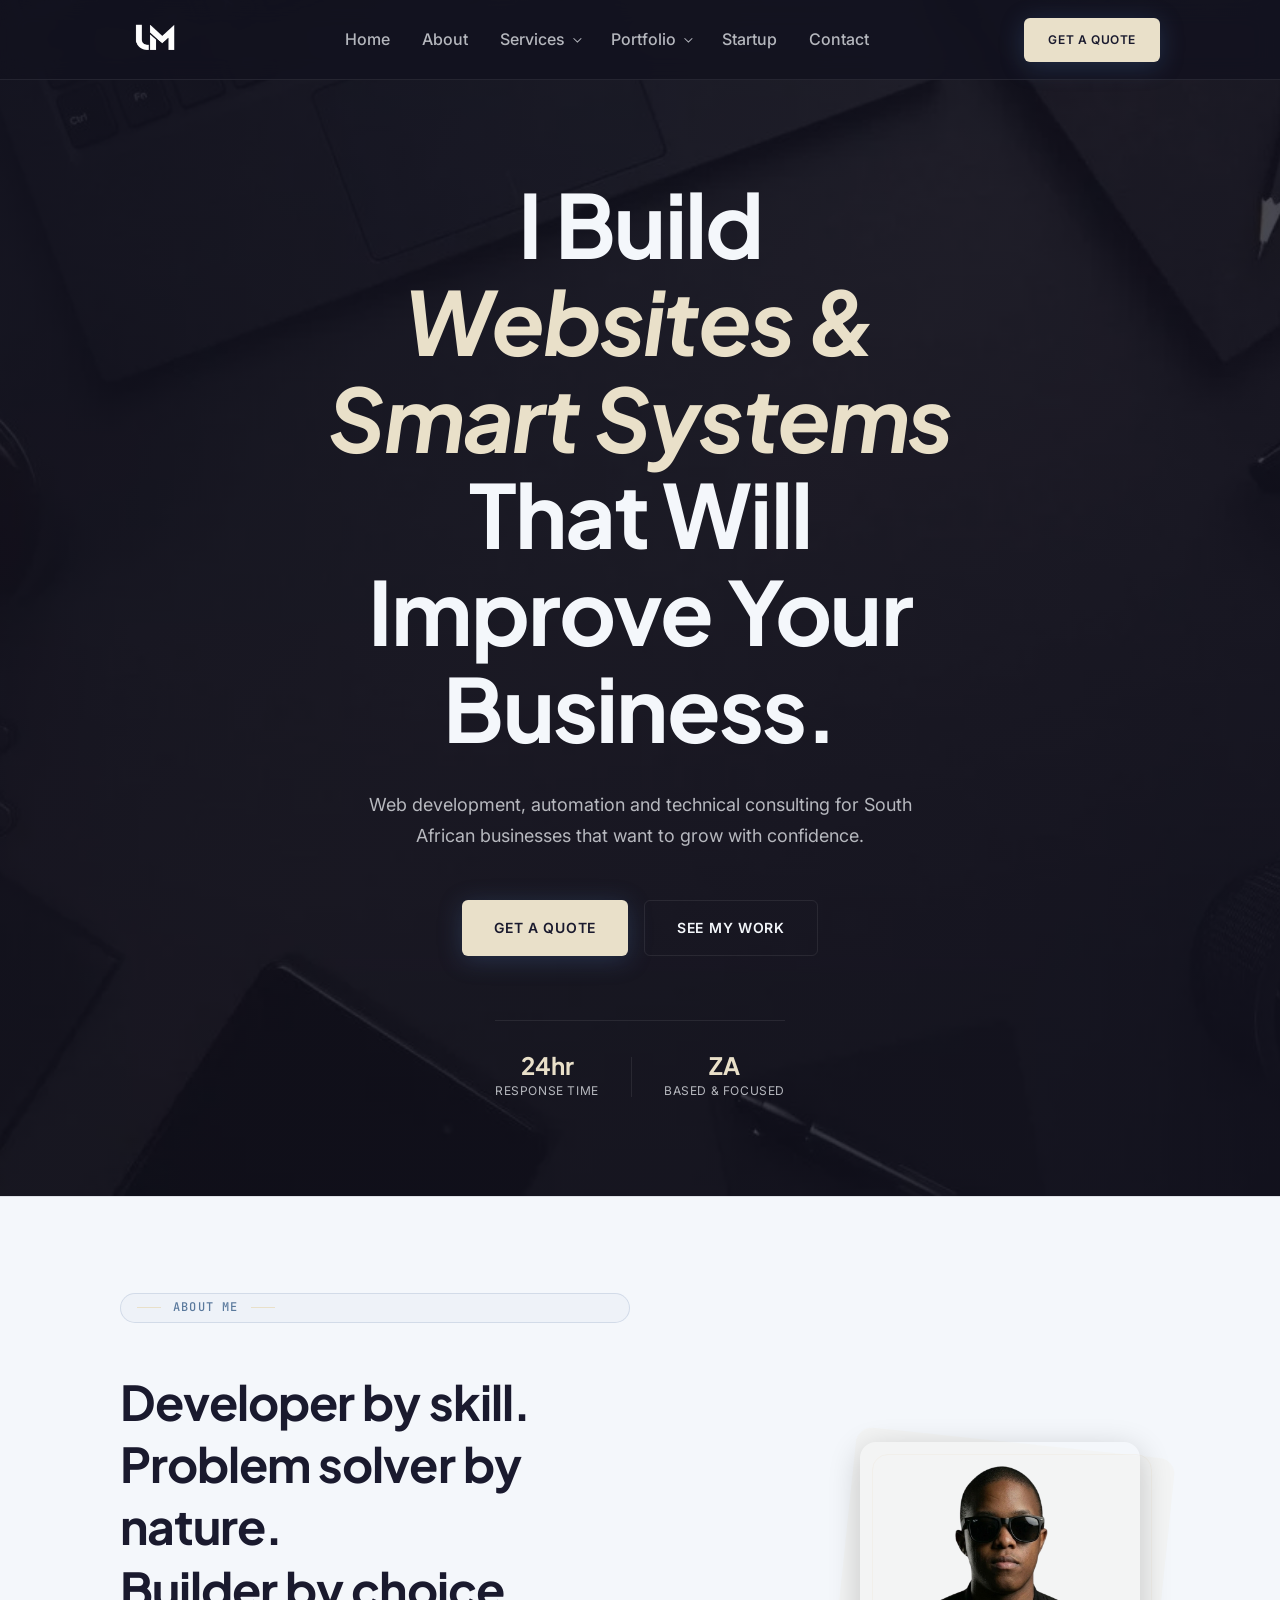
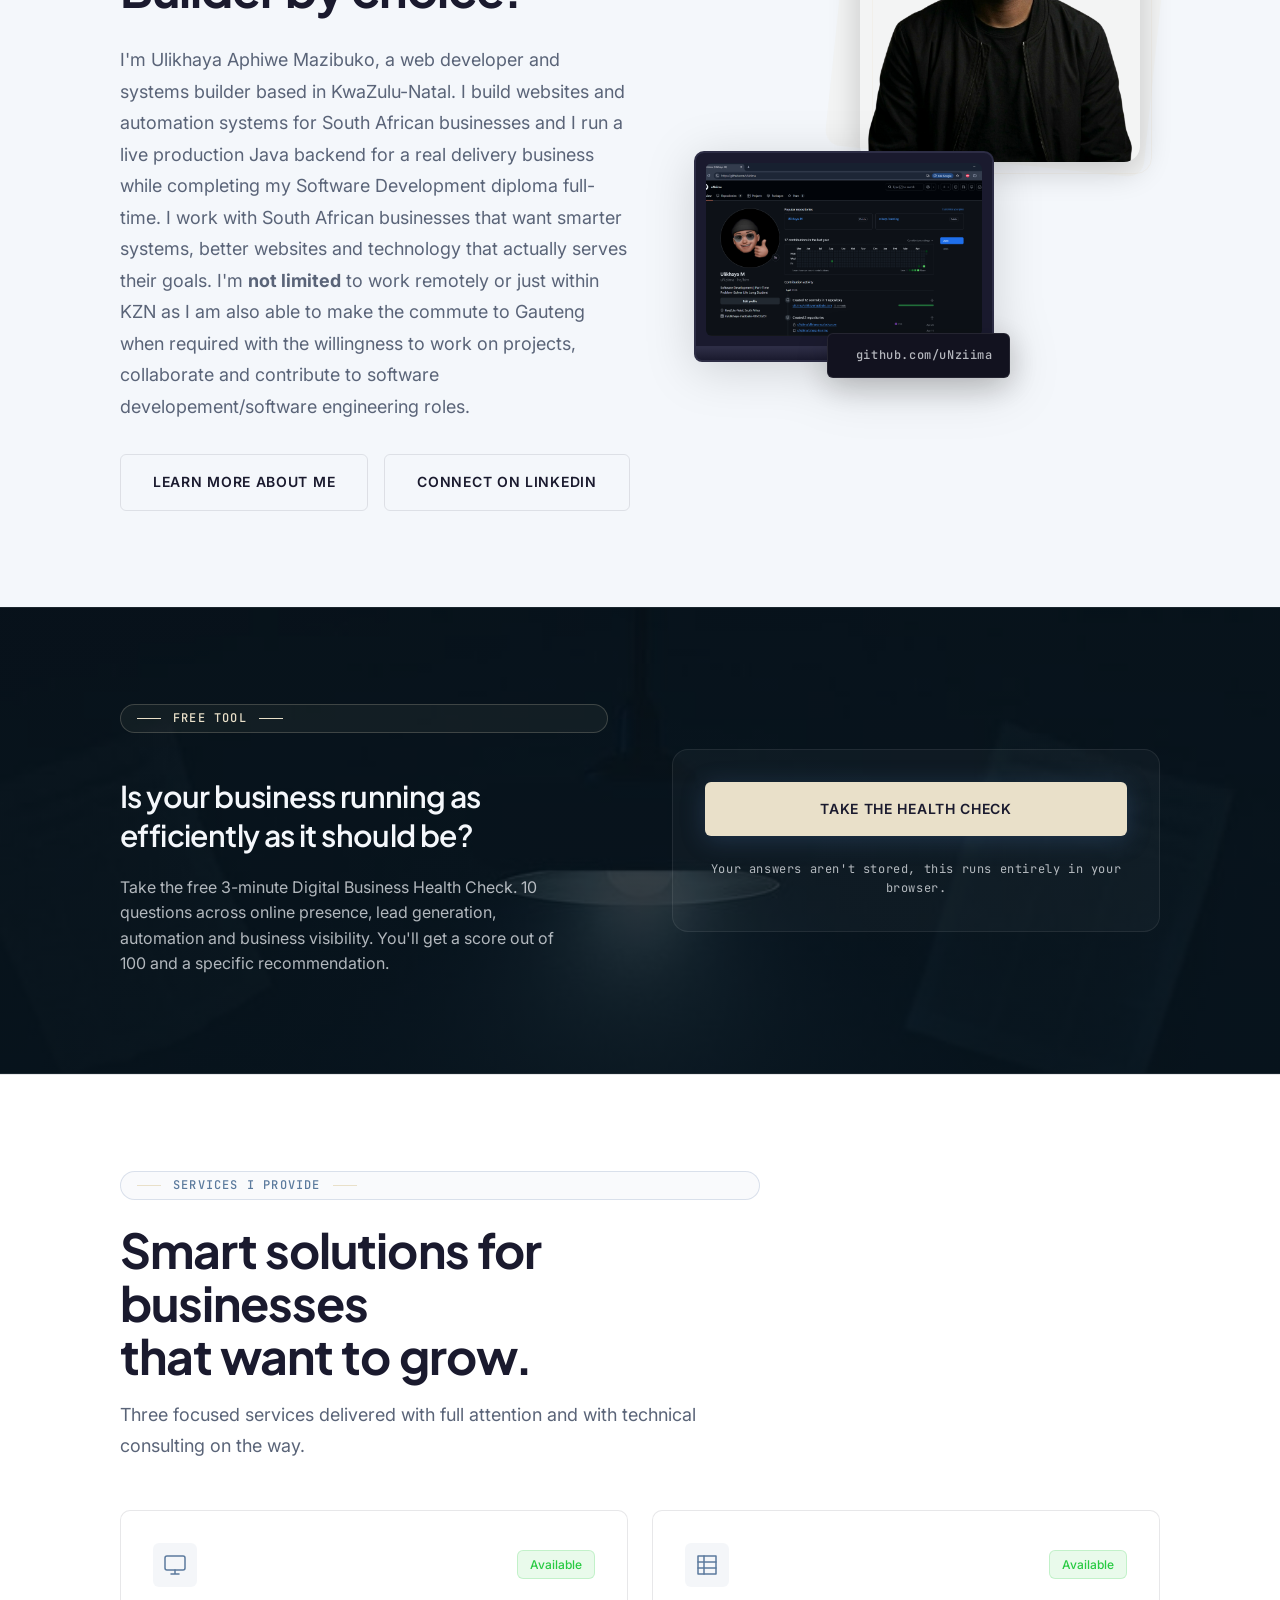
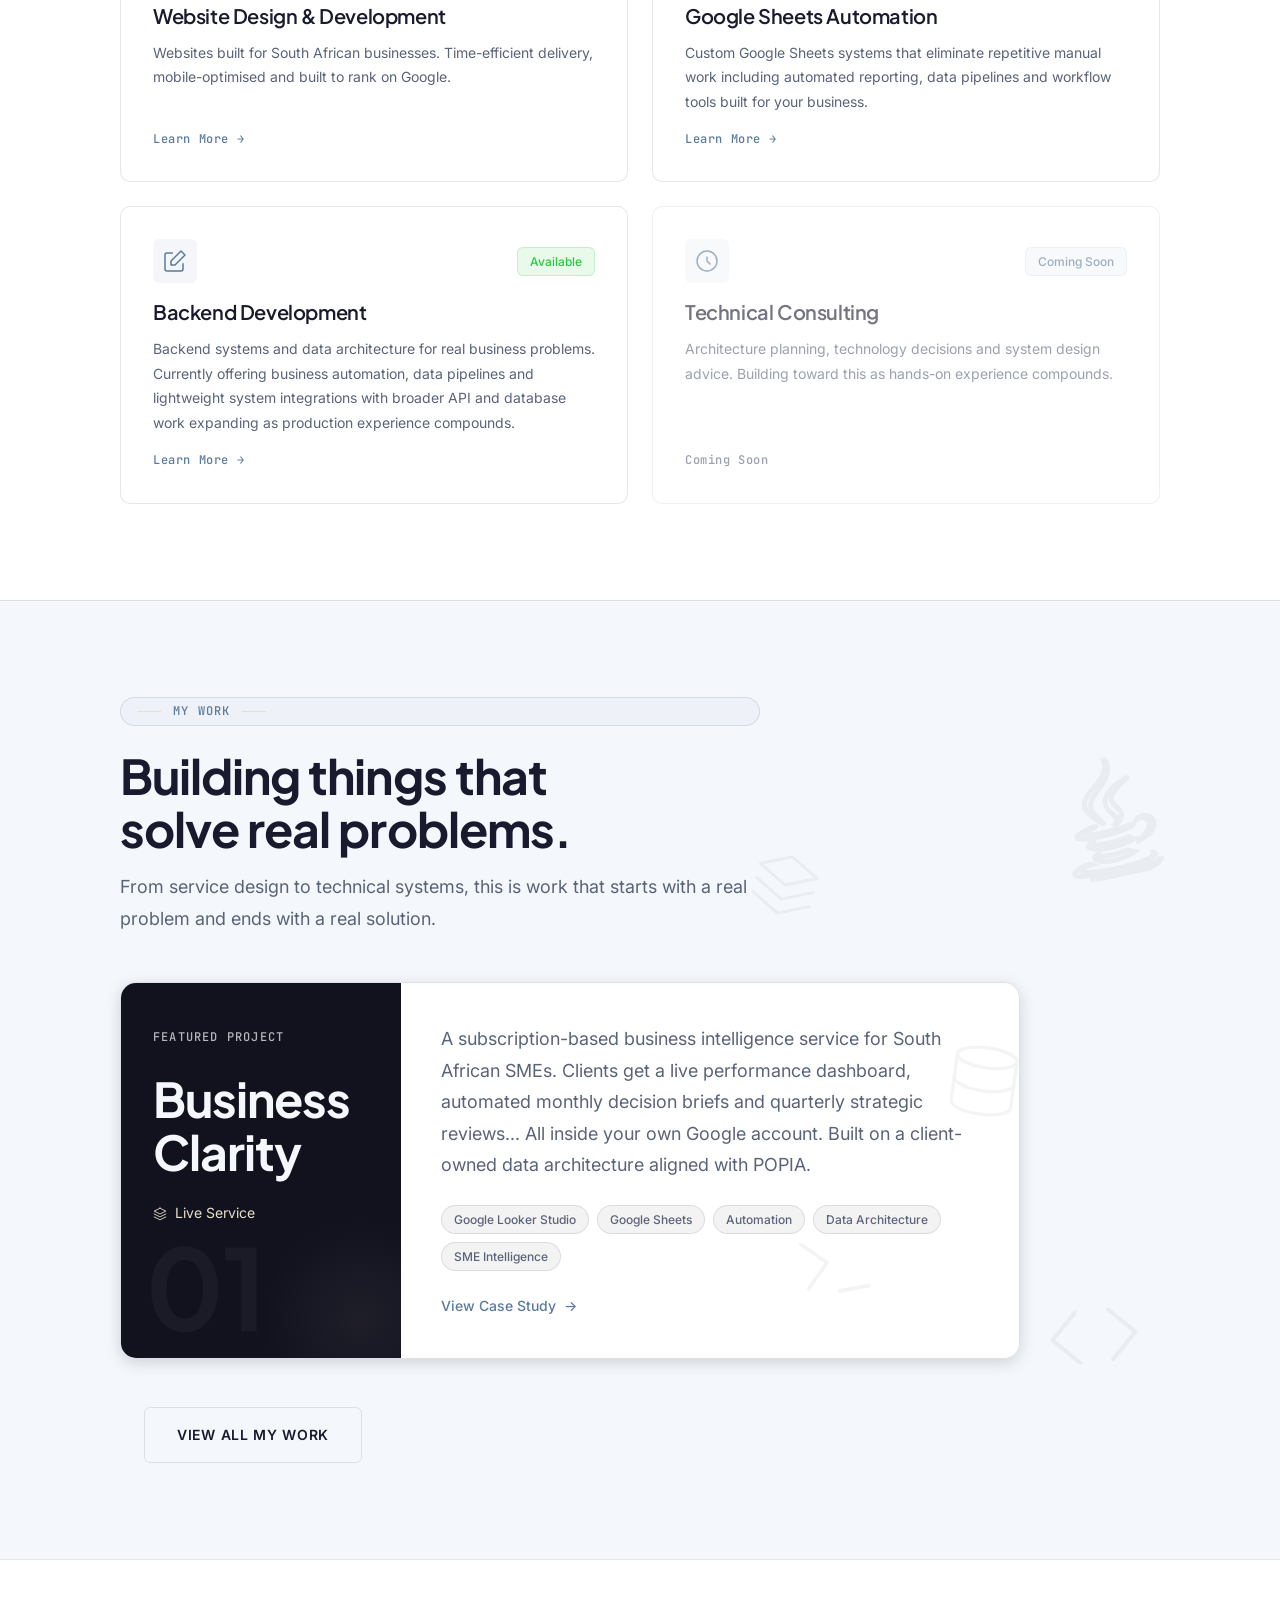
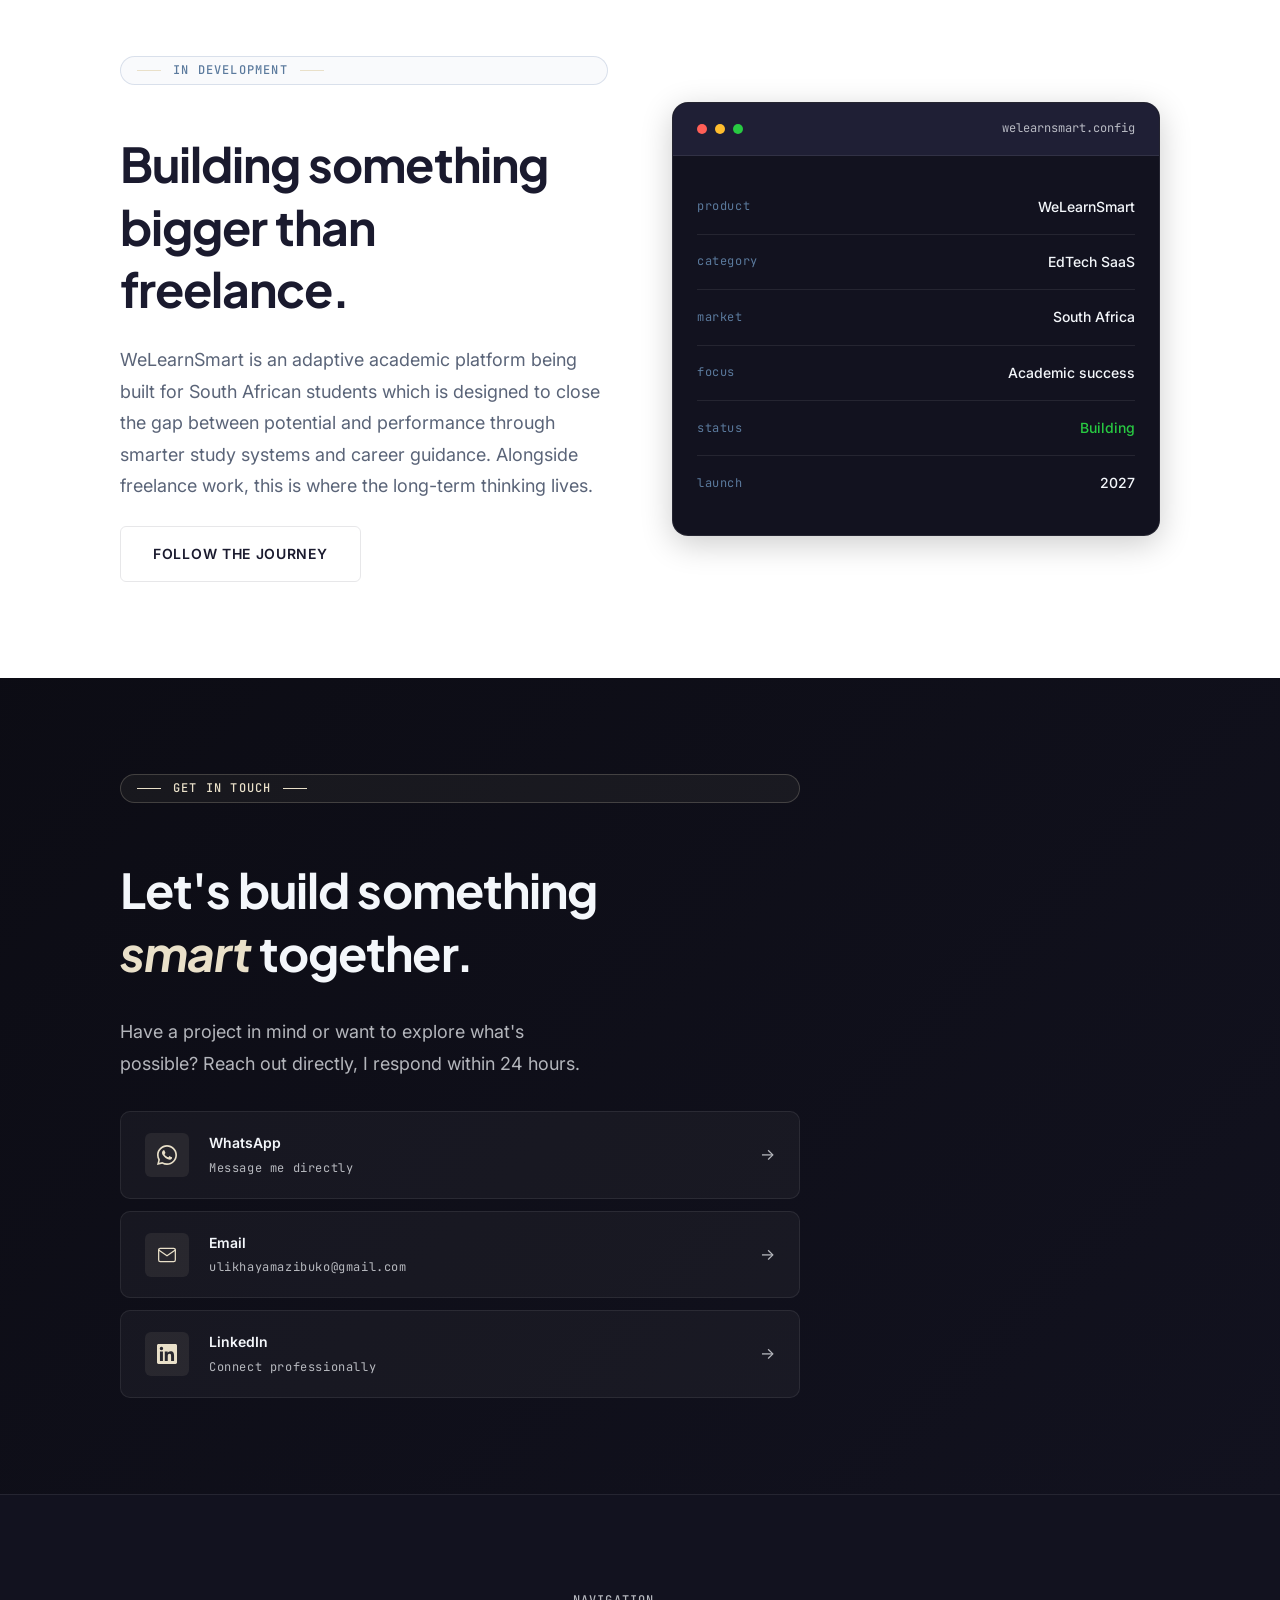
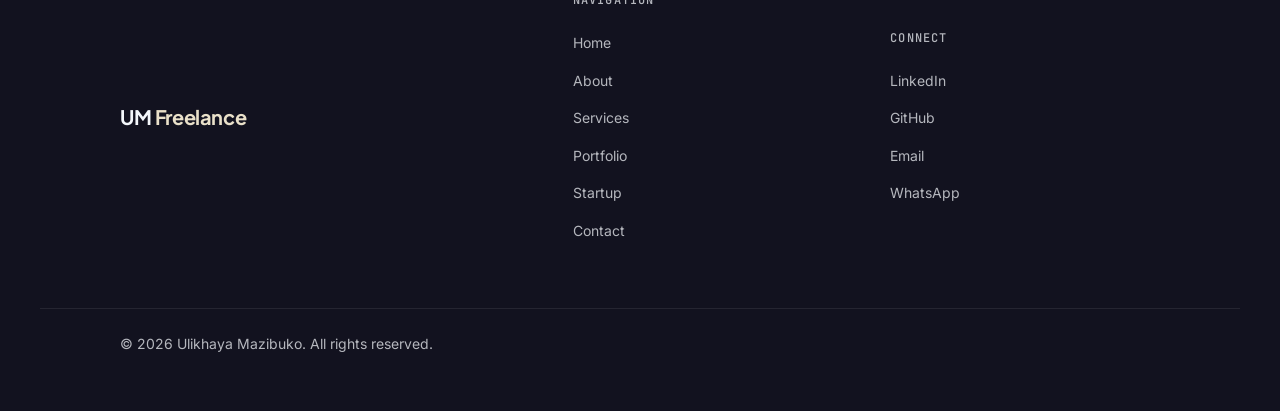
==== index.html @ 12eb7a0e "Improved the about and hero to focus on client acquisition" ====
<!DOCTYPE html>
<html lang="en">
    <head>
        <!-- Google tag (gtag.js) -->
        <script async src="https://www.googletagmanager.com/gtag/js?id=G-D19GZRCL80"></script>
        <script>
        window.dataLayer = window.dataLayer || [];
        function gtag(){dataLayer.push(arguments);}
        gtag('js', new Date());

        gtag('config', 'G-D19GZRCL80');
        </script>
    <meta charset="UTF-8" />
    <meta name="viewport" content="width=device-width, initial-scale=1.0" />

    <!-- Primary SEO -->
    <title>Ulikhaya Mazibuko - Web Developer & Software Development | KwaZulu-Natal, SA</title>
    <meta name="description" content="Ulikhaya Mazibuko is a web developer and software development student based in KwaZulu-Natal, South Africa. Offering website design, Google Sheets automation and backend development for South African businesses." />
    <meta name="keywords" content="web developer South Africa, KwaZulu-Natal web developer, website design South Africa, Google Sheets automation, backend developer South Africa, Java developer South Africa" />
    <meta name="author" content="Ulikhaya Mazibuko" />
    <meta name="robots" content="index, follow" />
    <link rel="canonical" href="https://ulikhayamazibuko.com" />

    <!-- Open Graph — LinkedIn, WhatsApp, Facebook previews -->
    <meta property="og:type" content="website" />
    <meta property="og:url" content="https://ulikhayamazibuko.com" />
    <meta property="og:title" content="Ulikhaya Mazibuko - Web Developer & Software Development" />
    <meta property="og:description" content="Web development, Google Sheets automation and backend systems for South African businesses. Based in KwaZulu-Natal, available nationwide." />
    <meta property="og:image" content="https://ulikhayamazibuko.com/images/og-preview.jpg" />
    <meta property="og:locale" content="en_ZA" />

    <!-- Twitter/X card -->
    <meta name="twitter:card" content="summary_large_image" />
    <meta name="twitter:title" content="Ulikhaya Mazibuko - Web Developer & Software Development" />
    <meta name="twitter:description" content="Web development, Google Sheets automation and backend systems for South African businesses." />
    <meta name="twitter:image" content="https://ulikhayamazibuko.com/images/og-preview.jpg" />

    <!-- Font preconnect — establishes connection early -->
    <link rel="preconnect" href="https://fonts.googleapis.com" />
    <link rel="preconnect" href="https://fonts.gstatic.com" crossorigin />

    <!-- Preload hero background — tells browser to fetch it immediately -->
    <link 
    rel="preload" 
    as="image" 
    href="images/hero-bg.jpg"
    fetchpriority="high"
    />
    <!-- Fonts load async — never blocks rendering -->
    <link 
    href="https://fonts.googleapis.com/css2?family=Plus+Jakarta+Sans:wght@400;500;600;700&family=Inter:wght@400;500;600&family=JetBrains+Mono:wght@400;500&display=swap" 
    rel="stylesheet"
    media="print"
    onload="this.media='all'"
    />

    <!-- Fallback for no-JS -->
    <noscript>
    <link 
        href="https://fonts.googleapis.com/css2?family=Plus+Jakarta+Sans:wght@400;500;600;700&family=Inter:wght@400;500;600&family=JetBrains+Mono:wght@400;500&display=swap" 
        rel="stylesheet"
    />
    </noscript>
    <!-- Structured data — Person schema for Google -->
    <script type="application/ld+json">
    {
        "@context": "https://schema.org",
        "@type": "Person",
        "name": "Ulikhaya Mazibuko",
        "url": "https://ulikhayamazibuko.com",
        "jobTitle": "Web Developer & Software Development Student",
        "description": "Web developer and Software Development based in KwaZulu-Natal, South Africa. Offering website design, Google Sheets automation and backend development.",
        "address": {
        "@type": "PostalAddress",
        "addressRegion": "KwaZulu-Natal",
        "addressCountry": "ZA"
        },
        "sameAs": [
        "https://linkedin.com/in/ulikhaya-mazibuko-43623b261",
        "https://github.com/uNziima"
        ],
        "knowsAbout": [
        "Web Development",
        "Java",
        "Google Sheets Automation",
        "Backend Development",
        "Business Intelligence"
        ]
    }
    </script>

    <!-- CSS — order matters -->
    <link rel="stylesheet" href="css/variables.css" />
    <link rel="stylesheet" href="css/reset.css" />
    <link rel="stylesheet" href="css/style.css" />
    </head>

    
    <!-- Scroll to top -->
    <button class="scroll-top" id="scrollTop" aria-label="Scroll to top">
    <svg width="18" height="18" viewBox="0 0 24 24" fill="none"
        stroke="currentColor" stroke-width="2"
        stroke-linecap="round" stroke-linejoin="round">
        <polyline points="18 15 12 9 6 15"/>
    </svg>
    </button>

    <body>

    <!-- ============================================
        NAVIGATION
    ============================================ -->
    <header class="nav-wrapper" id="top">
        <nav class="nav container">

       <a href="#top" class="nav-logo" id="navLogo">
            <img 
                src="images/UM_Logo.png" 
                alt="UM Freelance Logo" 
                class="nav-logo-img"
            />
            <span class="nav-logo-tooltip">Freelance with Ulikhaya Mazibuko</span>
        </a>

        <!-- Desktop nav links -->
        <ul class="nav-links">

    <!-- Home — no dropdown -->
    <li class="nav-item no-drop">
        <a href="#top">Home</a>
    </li>

    <!-- About — no dropdown -->
    <li class="nav-item no-drop">
        <a href="#about">About</a>
    </li>

    <!-- Services — dropdown -->
    <li class="nav-item">
        <a href="services.html">Services</a>
        <div class="nav-dropdown">

        <a href="services.html#website-design" class="nav-dropdown-item">
            <span class="nav-dropdown-item-title">Website Design & Backend Development</span>
            <span class="nav-dropdown-item-desc">Websites built for South African businesses</span>
        </a>

        <div class="nav-dropdown-divider"></div>

        <a href="services.html#google-ads-automation" class="nav-dropdown-item">
            <span class="nav-dropdown-item-title">Google Sheets Automation</span>
            <span class="nav-dropdown-item-desc">Google Sheets setup and workflow automation</span>
        </a>

        <div class="nav-dropdown-divider"></div>

        <a href="services.html#backend-development" class="nav-dropdown-item">
            <span class="nav-dropdown-item-title">Backend Development</span>
            <span class="nav-dropdown-item-desc">APIs, databases, system integrations and custom backend logic</span>
        </a>

        <div class="nav-dropdown-divider"></div>

        <a href="services.html#technical-consulting" class="nav-dropdown-item">
            <span class="nav-dropdown-item-title">Technical Consulting</span>
            <span class="nav-dropdown-item-desc">Architecture planning, technology decisions and system design advice</span>
        </a>

        <div class="nav-dropdown-divider"></div>

        <a href="services.html#packages-pricing" class="nav-dropdown-item">
            <span class="nav-dropdown-item-title">Packages & Pricing</span>
            <span class="nav-dropdown-item-desc">All three tiers with full breakdowns of what is included in each</span>
        </a>

        </div>
    </li>

    <!-- Portfolio — dropdown -->
    <li class="nav-item">
        <a href="portfolio.html">Portfolio</a>
        <div class="nav-dropdown">

        <a href="portfolio.html#web-projects" class="nav-dropdown-item">
            <span class="nav-dropdown-item-title">Web Projects</span>
            <span class="nav-dropdown-item-desc">Websites and business systems built for clients and personal development work</span>
        </a>

        <div class="nav-dropdown-divider"></div>

        <a href="portfolio.html#case-studies" class="nav-dropdown-item">
            <span class="nav-dropdown-item-title">Case Studies</span>
            <span class="nav-dropdown-item-desc">Problem, solution and outcome breakdowns for selected projects</span>
        </a>

        </div>
    </li>

    <!-- Startup — no dropdown for now -->
    <li class="nav-item no-drop">
        <a href="#startup">Startup</a>
    </li>

    <!-- Contact — no dropdown -->
    <li class="nav-item no-drop">
        <a href="#contact">Contact</a>
    </li>

    </ul>

        <!-- CTA -->
        <a href="#contact" class="btn btn-primary nav-cta">Get a Quote</a>

        <!-- Mobile hamburger -->
        <button class="nav-hamburger" id="hamburger" aria-label="Open navigation menu">
            <span></span>
            <span></span>
            <span></span>
        </button>

        </nav>
    </header>

    <!-- Mobile menu — outside header so it covers full screen -->
    <div class="nav-mobile" id="mobileMenu">
        <ul class="nav-mobile-links">
            <li><a href="#top" class="nav-mobile-link">Home</a></li>
            <li><a href="#about" class="nav-mobile-link">About</a></li>
            <li><a href="services.html" class="nav-mobile-link">Services</a></li>
            <li><a href="portfolio.html" class="nav-mobile-link">Portfolio</a></li>
            <li><a href="#startup" class="nav-mobile-link">Startup</a></li>
            <li><a href="#contact" class="nav-mobile-link">Contact</a></li>
            <li><a href="#contact" class="btn btn-primary mt-6">Get a Quote</a></li>
        </ul>
    </div>

    <main>

    <!-- ============================================
        HERO SECTION
    ============================================ -->
    <section class="hero" id="hero">
        <div class="hero-bg"></div>
        <div class="hero-overlay"></div>

        <div class="container hero-container">

            <h1 class="hero-headline heading-xl text-on-dark">
                <span class="hero-line">I Build</span>
                <span class="hero-line">
                    <span class="hero-headline-accent">Websites &</span>
                </span>
                <span class="hero-line">
                    <span class="hero-headline-accent">Smart Systems</span>
                </span>
                <span class="hero-line">That <b>Will</b> Improve Your Business.</span>
            </h1>

            <p class="body-lg text-on-dark-muted hero-sub">
            Web development, automation and technical consulting
            for South African businesses that want to grow with confidence.
            </p>

            <div class="hero-ctas flex gap-4">
                <!-- Hero buttons -->
                    <a href="#contact" class="btn btn-primary">Get a Quote</a>
                    <a href="portfolio.html" class="btn btn-secondary">See My Work</a>

            </div>

            <div class="hero-stats">
            <div class="hero-stat">
                <span class="hero-stat-number">24hr</span>
                <span class="hero-stat-label text-on-dark-muted">Response time</span>
            </div>
            <div class="hero-divider"></div>
            <div class="hero-stat">
                <span class="hero-stat-number">ZA</span>
                <span class="hero-stat-label text-on-dark-muted">Based & focused</span>
            </div>
            </div>

        </div>

        </section>

    <!-- ============================================
        ABOUT SECTION
    ============================================ -->
    <section class="about surface-light" id="about">
    <div class="container about-container">

        <!-- Left — text content -->
        <div class="about-text">

        <div class="section-label">
            <span class="label">About Me</span>
        </div>

        <h2 class="heading-lg about-headline">
            Developer by skill.<br />
            Problem solver by nature.<br />
            Builder by choice.
        </h2>

        <p class="body-lg about-body">
           I'm Ulikhaya Aphiwe Mazibuko, a web developer and systems builder based in KwaZulu-Natal.
            I build websites and automation systems for South African businesses
             and I run a live production Java backend for a real delivery business while completing my Software Development diploma full-time.
            I work with South African businesses 
                that want smarter systems, better websites and technology that 
                actually serves their goals. I'm <b>not limited</b> to work remotely or just within KZN as I am also able to 
                make the commute to Gauteng when required with the willingness to work on projects, 
                collaborate and contribute to software developement/software engineering roles.
        </p>

        <div class="about-buttons">
            <!-- About buttons -->
            <a href="about.html" class="btn btn-ghost">Learn More About Me</a>
            <a href="https://linkedin.com/in/ulikhaya-mazibuko-43623b261" 
            target="_blank" 
            class="btn btn-ghost">Connect on LinkedIn</a>
        </div>

        </div>

        <!-- Right — visual composition (desktop only) -->
        <div class="about-visual">

        <!-- Background shape behind photo -->
        <div class="about-shape"></div>

        <!-- Offset border frame -->
        <div class="about-photo-frame"></div>

        <!-- Your photo -->
        <div class="about-photo-wrapper">
            <img 
            src="images/ulikhaya.png" 
            alt="Ulikhaya Mazibuko" 
            class="about-photo"
            />
        </div>

        <!-- Laptop mockup -->
        <div class="about-laptop">

            <!-- Laptop screen -->
            <div class="laptop-screen">
            <div class="laptop-screen-inner">

                <!-- GitHub screenshot inside screen -->
                <img 
                src="images/github-preview.png" 
                alt="Ulikhaya Mazibuko GitHub Profile"
                class="laptop-github-img"
                />

                <!-- Hover overlay — GitHub link -->
                <a 
                href="https://github.com/uNziima" 
                target="_blank"
                class="laptop-hover-overlay"
                >
                <span class="laptop-hover-label">
                    View GitHub Profile →
                </span>
                </a>

            </div>
            </div>

            <!-- Laptop base -->
            <div class="laptop-base">
                <!-- GitHub badge -->
                <div class="laptop-badge">
                <span class="laptop-badge-dot"></span>
                <span class="laptop-badge-text">github.com/uNziima</span>
                </div>
                <div class="laptop-notch"></div>
            </div>

        </div>

        </div>

    </div>
    </section>

    <!-- ============================================
        HEALTH CHECK CTA SECTION
    ============================================ -->
    <section class="hc-cta-section surface-dark">
    <div class="container hc-cta-container reveal">

        <div class="hc-cta-left">
        <div class="section-label">
            <span class="label">Free Tool</span>
        </div>
        <h2 class="heading-md hc-cta-headline text-on-dark">
            Is your business running as efficiently as it should be?
        </h2>
        <p class="body-base hc-cta-body text-on-dark-muted">
            Take the free 3-minute Digital Business Health Check. 
            10 questions across online presence, lead generation, 
            automation and business visibility. You'll get a score 
            out of 100 and a specific recommendation.
        </p>
        </div>

        <div class="hc-cta-right">
        <div class="hc-cta-card">
            <a href="health-check.html" class="btn btn-primary hc-cta-btn">
            Take the Health Check
            </a>
            <p class="hc-cta-note">
            Your answers aren't stored, this runs entirely in your browser.
            </p>
        </div>
        </div>

    </div>
    </section>

    <!-- ============================================
    SERVICES SECTION
    ============================================ -->
    <section class="services surface-white" id="services">
    <div class="container services-container">

        <!-- Header -->
        <div class="services-header">
        <div class="section-label">
            <span class="label">Services I Provide</span>
        </div>
        <h2 class="heading-lg services-headline">
            Smart solutions for businesses<br />
            that want to grow.
        </h2>
        <p class="body-lg services-subtext">
        Three focused services delivered with full attention and 
        with technical consulting on the way.
        </p>
        </div>

        <!-- Cards grid -->
        <div class="services-grid">

        <!-- Card 1 — Active -->
    <div class="service-card service-card--active">

    <!-- Top row — icon left, status right -->
    <div class="service-card-top">
        <div class="service-card-icon">
        <svg width="24" height="24" viewBox="0 0 24 24" 
            fill="none" stroke="currentColor" 
            stroke-width="1.5" stroke-linecap="round" 
            stroke-linejoin="round">
            <rect x="2" y="3" width="20" height="14" rx="2"/>
            <path d="M8 21h8M12 17v4"/>
        </svg>
        </div>
        <div class="service-card-status service-card-status--active">
        Available
        </div>
    </div>

    <!-- Content -->
    <div class="service-card-content">
        <h3 class="heading-sm service-card-title">
        Website Design & Development
        </h3>
        <p class="body-sm service-card-desc">
        Websites built for South African businesses. 
        Time-efficient delivery, mobile-optimised and built to 
        rank on Google.
        </p>
    </div>

    <a href="services.html#website-design" 
        class="service-card-link">
        Learn More →
    </a>

    </div>

    <!-- Card 2 — Active -->
    <div class="service-card service-card--active">

    <!-- Top row — icon left, status right -->
    <div class="service-card-top">
        <div class="service-card-icon">
        <svg width="24" height="24" viewBox="0 0 24 24" 
            fill="none" stroke="currentColor" 
            stroke-width="1.5" stroke-linecap="round" 
            stroke-linejoin="round">
            <path d="M3 3h18v18H3z"/>
            <path d="M3 9h18M3 15h18M9 3v18"/>
        </svg>
        </div>
        <div class="service-card-status service-card-status--active">
        Available
        </div>
    </div>

    <!-- Content -->
    <div class="service-card-content">
        <h3 class="heading-sm service-card-title">
        Google Sheets Automation
        </h3>
        <p class="body-sm service-card-desc">
        Custom Google Sheets systems that eliminate repetitive 
        manual work including automated reporting, data pipelines and 
        workflow tools built for your business.
        </p>
    </div>

    <a href="services.html#google-sheets-automation" 
        class="service-card-link">
        Learn More →
    </a>

    </div>

    <!-- Card 3 -->
    <div class="service-card service-card--active">

    <div class="service-card-top">
        <div class="service-card-icon">
        <svg width="24" height="24" viewBox="0 0 24 24"
            fill="none" stroke="currentColor"
            stroke-width="1.5" stroke-linecap="round"
            stroke-linejoin="round">
            <path d="M20 14.66V20a2 2 0 0 1-2 2H4a2 2 0 0 1-2-2V6a2 2 0 0 1 2-2h5.34"/>
            <polygon points="18 2 22 6 12 16 8 16 8 12 18 2"/>
        </svg>
        </div>
        <div class="service-card-status service-card-status--active">
        Available
        </div>
    </div>

    <div class="service-card-content">
        <h3 class="heading-sm service-card-title">
        Backend Development
        </h3>
        <p class="body-sm service-card-desc">
        Backend systems and data architecture for real business problems. 
        Currently offering business automation, data pipelines and 
        lightweight system integrations with broader API and database 
        work expanding as production experience compounds.
        </p>
    </div>

    <a href="services.html#backend-development" class="service-card-link">
        Learn More →
    </a>

    </div>

    <!-- Card 4 — Coming Soon -->
    <div class="service-card service-card--soon">

    <!-- Top row — icon left, status right -->
    <div class="service-card-top">
        <div class="service-card-icon">
        <svg width="24" height="24" viewBox="0 0 24 24" 
            fill="none" stroke="currentColor" 
            stroke-width="1.5" stroke-linecap="round" 
            stroke-linejoin="round">
            <circle cx="12" cy="12" r="10"/>
            <path d="M12 8v4l3 3"/>
        </svg>
        </div>
        <div class="service-card-status service-card-status--soon">
        Coming Soon
        </div>
    </div>

    <!-- Content -->
    <div class="service-card-content">
        <h3 class="heading-sm service-card-title">
        Technical Consulting
        </h3>
        <p class="body-sm service-card-desc">
        Architecture planning, technology decisions and system 
        design advice. Building toward this as hands-on 
        experience compounds.
        </p>
    </div>

    <span class="service-card-link service-card-link--disabled">
        Coming Soon
    </span>

</div>

        </div>

    </div>
    </section>

    <!-- ============================================
        PORTFOLIO SECTION
    ============================================ -->
    <section class="portfolio surface-light" id="portfolio">
    <div class="container portfolio-container">
        <div class="portfolio-bg-icons" aria-hidden="true">
  <!-- Java -->
  <div class="portfolio-bg-icon portfolio-bg-icon--1">
    <svg viewBox="0 0 24 24" fill="none" stroke="currentColor"
         stroke-width="1" stroke-linecap="round">
      <path d="M8.851 18.56s-.917.534.653.714c1.902.218 2.874.187 
               4.969-.211 0 0 .552.346 1.321.646-4.699 2.013-10.633
               -.118-6.943-1.149M8.276 15.933s-1.028.761.542.924c
               2.032.209 3.636.227 6.413-.308 0 0 .384.389.987.602
               -5.679 1.661-12.007.13-7.942-1.218"/>
      <path d="M13.116 11.475c1.158 1.333-.304 2.533-.304 2.533s
               2.939-1.518 1.589-3.418c-1.261-1.772-2.228-2.652 
               3.007-5.688 0-.001-8.216 2.051-4.292 6.573"/>
      <path d="M19.33 20.504s.679.559-.747.991c-2.712.822-11.288
               1.069-13.669.033-.856-.373.75-.89 1.254-.998.527-.114
               .828-.093.828-.093-.953-.671-6.156 1.317-2.643 1.887
               9.58 1.553 17.462-.7 14.977-1.82M9.292 13.21s-4.362 
               1.036-1.544 1.412c1.189.159 3.561.123 5.772-.062 1.806
               -.152 3.618-.477 3.618-.477s-.637.272-1.098.587c-4.429
               1.165-12.981.623-10.522-.568 2.082-1.006 3.774-.892 
               3.774-.892M17.116 17.584c4.503-2.34 2.421-4.589.968
               -4.285-.355.074-.515.138-.515.138s.132-.207.385-.297
               c2.875-1.011 5.086 2.981-.928 4.562 0-.001.07-.062.09
               -.118M13.401 0s2.494 2.494-2.365 6.33c-3.896 3.077
               -.888 4.832-.001 6.836-2.274-2.053-3.943-3.858-2.824
               -5.539 1.644-2.469 6.197-3.665 5.19-7.627"/>
      <path d="M9.734 23.924c4.322.277 10.959-.153 11.116-2.198 0 0
               -.302.775-3.572 1.391-3.688.694-8.239.613-10.937.168 
               0-.001.553.457 3.393.639"/>
    </svg>
  </div>

  <!-- Database -->
  <div class="portfolio-bg-icon portfolio-bg-icon--2">
    <svg viewBox="0 0 24 24" fill="none" stroke="currentColor"
         stroke-width="1" stroke-linecap="round" stroke-linejoin="round">
      <ellipse cx="12" cy="5" rx="9" ry="3"/>
      <path d="M21 12c0 1.66-4 3-9 3s-9-1.34-9-3"/>
      <path d="M3 5v14c0 1.66 4 3 9 3s9-1.34 9-3V5"/>
    </svg>
  </div>

  <!-- Code brackets -->
  <div class="portfolio-bg-icon portfolio-bg-icon--3">
    <svg viewBox="0 0 24 24" fill="none" stroke="currentColor"
         stroke-width="1" stroke-linecap="round" stroke-linejoin="round">
      <polyline points="16 18 22 12 16 6"/>
      <polyline points="8 6 2 12 8 18"/>
    </svg>
  </div>

  <!-- API/layers -->
  <div class="portfolio-bg-icon portfolio-bg-icon--4">
    <svg viewBox="0 0 24 24" fill="none" stroke="currentColor"
         stroke-width="1" stroke-linecap="round" stroke-linejoin="round">
      <polygon points="12 2 2 7 12 12 22 7 12 2"/>
      <polyline points="2 17 12 22 22 17"/>
      <polyline points="2 12 12 17 22 12"/>
    </svg>
  </div>

  <!-- Terminal -->
  <div class="portfolio-bg-icon portfolio-bg-icon--5">
    <svg viewBox="0 0 24 24" fill="none" stroke="currentColor"
         stroke-width="1" stroke-linecap="round" stroke-linejoin="round">
      <polyline points="4 17 10 11 4 5"/>
      <line x1="12" y1="19" x2="20" y2="19"/>
    </svg>
  </div>

</div

        </-- Header -->
        <div class="portfolio-header">
        <div class="section-label">
            <span class="label">My Work</span>
        </div>
        <h2 class="heading-lg portfolio-headline">
            Building things that<br />
            solve real problems.
        </h2>
        <p class="body-lg portfolio-subtext">
            From service design to technical systems, this is work that starts 
            with a real problem and ends with a real solution.
        </p>
        </div>

        <!-- Featured project — split card -->
        <div class="portfolio-featured">

        <!-- Left dark panel — identity -->
        <div class="portfolio-featured-left">
            <div class="portfolio-featured-label">
            <span class="label">Featured Project</span>
            </div>
            <h3 class="portfolio-featured-name">
            Business<br />Clarity
            </h3>
            <div class="portfolio-featured-status">
                <svg width="14" height="14" viewBox="0 0 24 24"
                    fill="none" stroke="currentColor"
                    stroke-width="1.5" stroke-linecap="round"
                    stroke-linejoin="round">
                    <path d="M12 2L2 7l10 5 10-5-10-5z"/>
                    <path d="M2 17l10 5 10-5"/>
                    <path d="M2 12l10 5 10-5"/>
                </svg>
                <span class="body-sm">Live Service</span>
            </div>
            <div class="portfolio-featured-number">01</div>
        </div>

        <!-- Right light panel — detail -->
        <div class="portfolio-featured-right">

            <p class="body-lg portfolio-featured-desc">
            A subscription-based business intelligence service for South 
            African SMEs. Clients get a live performance dashboard, automated 
            monthly decision briefs and quarterly strategic reviews... All 
            inside your own Google account. Built on a client-owned data 
            architecture aligned with POPIA.
            </p>

            <div class="portfolio-featured-tags">
            <span class="tag">Google Looker Studio</span>
            <span class="tag">Google Sheets</span>
            <span class="tag">Automation</span>
            <span class="tag">Data Architecture</span>
            <span class="tag">SME Intelligence</span>
            </div>

            <a href="portfolio.html#business-clarity" 
            class="portfolio-featured-link">
            View Case Study 
            <span class="portfolio-featured-arrow">→</span>
            </a>

        </div>

        </div>

        <!-- CTA -->
        <div class="portfolio-cta">
            <a href="portfolio.html#business-clarity" class="portfolio-featured-link">
            <a href="portfolio.html" class="btn btn-ghost">View All My Work</a>
        </div>

    </div>
    </section>

        <!-- ============================================
            STARTUP SECTION
        ============================================ -->
        <section class="startup surface-white" id="startup">
        <div class="container startup-container">

            <!-- Left — text content -->
            <div class="startup-content">

            <div class="section-label">
                <span class="label">In Development</span>
            </div>

            <h2 class="heading-lg startup-headline">
                Building something<br />
                bigger than freelance.
            </h2>

            <p class="body-lg startup-body">
                WeLearnSmart is an adaptive academic platform being built 
                for South African students which is designed to close the gap between 
                potential and performance through smarter study systems and 
                career guidance. Alongside freelance work, this is where the 
                long-term thinking lives.
            </p>

            <a href="https://linkedin.com/in/ulikhaya-mazibuko-43623b261" 
                target="_blank"
                class="btn btn-ghost startup-cta">
                Follow the Journey
            </a>

            </div>

            <!-- Right — visual detail -->
            <div class="startup-visual">

            <!-- Main card -->
            <div class="startup-card">

                <div class="startup-card-header">
                <div class="startup-card-dots">
                    <span class="startup-dot red"></span>
                    <span class="startup-dot yellow"></span>
                    <span class="startup-dot green"></span>
                </div>
                <span class="mono startup-card-filename">
                    welearnsmart.config
                </span>
                </div>

                <div class="startup-card-body">
                <div class="startup-card-row">
                    <span class="startup-card-key">product</span>
                    <span class="startup-card-value">WeLearnSmart</span>
                </div>
                <div class="startup-card-divider"></div>
                <div class="startup-card-row">
                    <span class="startup-card-key">category</span>
                    <span class="startup-card-value">EdTech SaaS</span>
                </div>
                <div class="startup-card-divider"></div>
                <div class="startup-card-row">
                    <span class="startup-card-key">market</span>
                    <span class="startup-card-value">South Africa</span>
                </div>
                <div class="startup-card-divider"></div>
                <div class="startup-card-row">
                    <span class="startup-card-key">focus</span>
                    <span class="startup-card-value">Academic success</span>
                </div>
                <div class="startup-card-divider"></div>
                <div class="startup-card-row">
                    <span class="startup-card-key">status</span>
                    <span class="startup-card-value startup-card-value--active">
                    Building
                    </span>
                </div>
                <div class="startup-card-divider"></div>
                <div class="startup-card-row">
                    <span class="startup-card-key">launch</span>
                    <span class="startup-card-value">2027</span>
                </div>
                </div>

            </div>

            </div>

        </div>
        </section>

        <!-- ============================================
            CONTACT SECTION
        ============================================ -->
        <section class="contact" id="contact">

        <!-- Background image layer -->
        <div class="contact-bg"></div>
        <div class="contact-overlay"></div>

        <div class="container contact-container">

            <div class="contact-content">

            <div class="section-label">
                <span class="label">Get In Touch</span>
            </div>

            <h2 class="heading-lg contact-headline text-on-dark">
                Let's build something<br />
                <span class="contact-headline-accent">smart</span> together.
            </h2>

            <p class="body-lg contact-subtext text-on-dark-muted">
                Have a project in mind or want to explore what's possible? 
                Reach out directly, I respond within 24 hours.
            </p>

            <!-- Contact options -->
            <div class="contact-options">

                <!-- WhatsApp -->
                <a href="https://wa.me/27658374361" 
                target="_blank"
                class="contact-option">
                <div class="contact-option-icon">
                    <svg width="20" height="20" viewBox="0 0 24 24"
                        fill="currentColor">
                    <path d="M17.472 14.382c-.297-.149-1.758-.867-2.03-.967-.273-.099-.471-.148-.67.15-.197.297-.767.966-.94 1.164-.173.199-.347.223-.644.075-.297-.15-1.255-.463-2.39-1.475-.883-.788-1.48-1.761-1.653-2.059-.173-.297-.018-.458.13-.606.134-.133.298-.347.446-.52.149-.174.198-.298.298-.497.099-.198.05-.371-.025-.52-.075-.149-.669-1.612-.916-2.207-.242-.579-.487-.5-.669-.51-.173-.008-.371-.01-.57-.01-.198 0-.52.074-.792.372-.272.297-1.04 1.016-1.04 2.479 0 1.462 1.065 2.875 1.213 3.074.149.198 2.096 3.2 5.077 4.487.709.306 1.262.489 1.694.625.712.227 1.36.195 1.871.118.571-.085 1.758-.719 2.006-1.413.248-.694.248-1.289.173-1.413-.074-.124-.272-.198-.57-.347"/>
                    <path d="M12 0C5.373 0 0 5.373 0 12c0 2.135.561 4.14 1.543 5.873L0 24l6.29-1.521A11.94 11.94 0 0 0 12 24c6.627 0 12-5.373 12-12S18.627 0 12 0zm0 22c-1.886 0-3.655-.497-5.188-1.367l-.371-.214-3.854.932.974-3.74-.235-.386A9.96 9.96 0 0 1 2 12C2 6.477 6.477 2 12 2s10 4.477 10 10-4.477 10-10 10z"/>
                    </svg>
                </div>
                <div class="contact-option-text">
                    <span class="contact-option-label">WhatsApp</span>
                    <span class="contact-option-value">Message me directly</span>
                </div>
                <span class="contact-option-arrow">→</span>
                </a>

                <!-- Email -->
                <a href="mailto:ulikhayamazibuko@gmail.com?subject=Project%20Inquiry%20%7C%20ulikhayamazibuko.com&body=Hi%20Ulikhaya%2C%0A%0AI%20would%20like%20to%20discuss%20a%20project%20with%20you.%0A%0AName%3A%20%0AProject%20description%3A%20"
                class="contact-option">
                <div class="contact-option-icon">
                    <svg width="20" height="20" viewBox="0 0 24 24"
                        fill="none" stroke="currentColor"
                        stroke-width="1.5" stroke-linecap="round"
                        stroke-linejoin="round">
                    <path d="M4 4h16c1.1 0 2 .9 2 2v12c0 1.1-.9 2-2 2H4c-1.1 0-2-.9-2-2V6c0-1.1.9-2 2-2z"/>
                    <polyline points="22,6 12,13 2,6"/>
                    </svg>
                </div>
                <div class="contact-option-text">
                    <span class="contact-option-label">Email</span>
                    <span class="contact-option-value">ulikhayamazibuko@gmail.com</span>
                </div>
                <span class="contact-option-arrow">→</span>
                </a>

                <!-- LinkedIn -->
                <a href="https://linkedin.com/in/ulikhaya-mazibuko-43623b261"
                target="_blank"
                class="contact-option">
                <div class="contact-option-icon">
                    <svg width="20" height="20" viewBox="0 0 24 24"
                        fill="currentColor">
                    <path d="M20.447 20.452h-3.554v-5.569c0-1.328-.027-3.037-1.852-3.037-1.853 0-2.136 1.445-2.136 2.939v5.667H9.351V9h3.414v1.561h.046c.477-.9 1.637-1.85 3.37-1.85 3.601 0 4.267 2.37 4.267 5.455v6.286zM5.337 7.433a2.062 2.062 0 0 1-2.063-2.065 2.064 2.064 0 1 1 2.063 2.065zm1.782 13.019H3.555V9h3.564v11.452zM22.225 0H1.771C.792 0 0 .774 0 1.729v20.542C0 23.227.792 24 1.771 24h20.451C23.2 24 24 23.227 24 22.271V1.729C24 .774 23.2 0 22.222 0h.003z"/>
                    </svg>
                </div>
                <div class="contact-option-text">
                    <span class="contact-option-label">LinkedIn</span>
                    <span class="contact-option-value">Connect professionally</span>
                </div>
                <span class="contact-option-arrow">→</span>
                </a>

            </div>

            </div>

        </div>
        </section>

        <!-- ============================================
            FOOTER
        ============================================ -->
        <footer class="footer surface-dark">
        <div class="container footer-container">

            <!-- Column 1 — Brand -->
            <div class="footer-brand">
            <a href="#top" class="footer-logo">
                UM <span class="footer-logo-accent">Freelance</span>
            </a>
            </div>

            <!-- Column 2 — Navigation -->
            <div class="footer-nav">
            <span class="footer-col-label label">Navigation</span>
            <ul class="footer-links">
                <li><a href="#top" class="footer-link">Home</a></li>
                <li><a href="#about" class="footer-link">About</a></li>
                <li><a href="services.html" class="footer-link">Services</a></li>
                <li><a href="portfolio.html" class="footer-link">Portfolio</a></li>
                <li><a href="#startup" class="footer-link">Startup</a></li>
                <li><a href="#contact" class="footer-link">Contact</a></li>
            </ul>
            </div>

            <!-- Column 3 — Connect -->
            <div class="footer-connect">
            <span class="footer-col-label label">Connect</span>
            <ul class="footer-links">
                <li>
                <a href="https://linkedin.com/in/ulikhaya-mazibuko-43623b261" 
                    target="_blank"
                    class="footer-link" 
                    aria-label="Ulikhaya Mazibuko on LinkedIn">LinkedIn</a>
                </li>
                <li>
                <a href="https://github.com/uNziima" 
                    target="_blank"
                    class="footer-link"
                    aria-label="Ulikhaya Mazibuko on GitHub">GitHub</a>
                </li>
                <li>
                <a href="mailto:ulikhayamazibuko@gmail.com?subject=Project%20Inquiry%20%7C%20ulikhayamazibuko.com" 
                    class="footer-link">Email</a>
                </li>
                <li>
                <a href="https://wa.me/27658374361"
                    target="_blank"
                    class="footer-link">WhatsApp</a>
                </li>
            </ul>
            </div>

        </div>

        <!-- Bottom bar -->
        <div class="container footer-bottom">
            <span class="body-sm text-on-dark-muted">
            © 2026 Ulikhaya Mazibuko. All rights reserved.
            </span>
        </div>

        </footer>

    <script src="js/main.js"></script>


    </body>
</html>
---- css/variables.css ----
:root {

    /* ============================
        Colors
    ===============================*/

    /* Primary - dark color*/
    --color-primary: #1A1A2E;

    /* Accent */
    --color-accent: #E9E0C9;

    /* Accent hover — slightly lighter for interactions */
    --color-accent-on-light: #5B7A9D;

    /* Surface colors — what sections sit on */
    --color-surface-dark: #12121F;
    --color-surface-mid: #1F1F35;
    --color-surface-light: #F4F7FB;
    --color-surface-white: #FFFFFF;

     /* Text colors — context-driven, not one fixed color */
    --color-text-on-dark: #F4F7FB;
    --color-text-on-dark-muted: rgba(244, 247, 251, 0.72);
    --color-text-on-light: #1A1A2E;
    --color-text-on-light-muted: #5A6478;

    /* Border */
    --color-border-dark: rgba(255, 255, 255, 0.08);
    --color-border-light: rgba(26, 26, 46, 0.1);

    /* ============================================
        TYPOGRAPHY
    ============================================ */

    /* Fonts */
    --font-heading: 'Plus Jakarta Sans', sans-serif;
    --font-body: 'Inter', sans-serif;
    --font-mono: 'JetBrains Mono', monospace;

    /* Scale */
    --text-xs:   0.75rem;    /* 12px — labels, captions */
    --text-sm:   0.875rem;   /* 14px — small body */
    --text-base: 1rem;       /* 16px — body */
    --text-lg:   1.125rem;   /* 18px — large body */
    --text-xl:   1.25rem;    /* 20px — small heading */
    --text-2xl:  1.5rem;     /* 24px — H3 */
    --text-3xl:  1.875rem;   /* 30px — H2 */
    --text-4xl:  2.25rem;    /* 36px — H1 small */
    --text-5xl:  3rem;       /* 48px — H1 */
    --text-6xl:  3.75rem;    /* 60px — Hero heading */
    --text-7xl:  4.5rem;     /* 72px — Hero large */

    /* Weight */
    --weight-regular: 400;
    --weight-medium:  500;
    --weight-semibold: 600;
    --weight-bold:    700;

    /* Line height */
    --leading-tight:  1.1;
    --leading-snug:   1.3;
    --leading-normal: 1.6;
    --leading-relaxed: 1.75;

    /* Letter spacing */
    --tracking-tight:  -0.02em;
    --tracking-normal:  0em;
    --tracking-wide:    0.05em;
    --tracking-wider:   0.1em;

    /* ============================================
        SPACING — 8px base unit
    ============================================ */

    --space-1:  0.25rem;   /* 4px */
    --space-2:  0.5rem;    /* 8px */
    --space-3:  0.75rem;   /* 12px */
    --space-4:  1rem;      /* 16px */
    --space-5:  1.25rem;   /* 20px */
    --space-6:  1.5rem;    /* 24px */
    --space-8:  2rem;      /* 32px */
    --space-10: 2.5rem;    /* 40px */
    --space-12: 3rem;      /* 48px */
    --space-16: 4rem;      /* 64px */
    --space-20: 5rem;      /* 80px */
    --space-24: 6rem;      /* 96px */
    --space-32: 8rem;      /* 128px */

    /* ============================================
        LAYOUT
    ============================================ */

    --max-width: 1200px;
    --nav-height: 80px;

    /* Section padding */
    --section-padding-y: var(--space-24);
    --section-padding-x: var(--space-20);

    /* ============================================
        BORDERS & RADIUS
    ============================================ */

    --radius-sm:   4px;
    --radius-md:   6px;
    --radius-lg:   10px;
    --radius-xl:   16px;
    --radius-full: 9999px;

    /* ============================================
        SHADOWS
    ============================================ */

    --shadow-sm: 0 1px 3px rgba(0, 0, 0, 0.12);
    --shadow-md: 0 4px 16px rgba(0, 0, 0, 0.15);
    --shadow-lg: 0 8px 32px rgba(0, 0, 0, 0.2);
    --shadow-accent: 0 4px 24px rgba(74, 111, 165, 0.3);

    /* ============================================
        TRANSITIONS
    ============================================ */

    --transition-fast:   150ms ease;
    --transition-base:   250ms ease;
    --transition-slow:   400ms ease;
}
---- css/style.css ----
/* ============================================
    BASE LAYOUT
    ============================================ */

.container {
    width: 100%;
    max-width: var(--max-width);
    margin-inline: auto;
    padding-inline: var(--section-padding-x);
    }

    section {
    padding-block: var(--section-padding-y);
    }

    /* ============================================
    TYPOGRAPHY UTILITIES
    ============================================ */

    .label {
    font-family: var(--font-mono);
    font-size: var(--text-xs);
    font-weight: var(--weight-medium);
    letter-spacing: var(--tracking-wider);
    text-transform: uppercase;
    color: var(--color-accent);
    }

    .heading-xl {
    font-family: var(--font-heading);
    font-size: var(--text-7xl);
    font-weight: var(--weight-bold);
    line-height: var(--leading-tight);
    letter-spacing: var(--tracking-tight);
    }

    .heading-lg {
    font-family: var(--font-heading);
    font-size: var(--text-5xl);
    font-weight: var(--weight-bold);
    line-height: var(--leading-tight);
    letter-spacing: var(--tracking-tight);
    }

    .heading-md {
    font-family: var(--font-heading);
    font-size: var(--text-3xl);
    font-weight: var(--weight-semibold);
    line-height: var(--leading-snug);
    }

    .heading-sm {
    font-family: var(--font-heading);
    font-size: var(--text-2xl);
    font-weight: var(--weight-semibold);
    line-height: var(--leading-snug);
    }

    .body-lg {
    font-size: var(--text-lg);
    line-height: var(--leading-relaxed);
    }

    .body-base {
    font-size: var(--text-base);
    line-height: var(--leading-normal);
    }

    .body-sm {
    font-size: var(--text-sm);
    line-height: var(--leading-normal);
    }

    .mono {
    font-family: var(--font-mono);
    font-size: var(--text-sm);
    }

    /* ============================================
    COLOR UTILITIES
    ============================================ */

    .text-on-dark       { color: var(--color-text-on-dark); }
    .text-on-dark-muted { color: var(--color-text-on-dark-muted); }
    .text-on-light      { color: var(--color-text-on-light); }
    .text-on-light-muted{ color: var(--color-text-on-light-muted); }
    .text-accent        { color: var(--color-accent); }

    /* ============================================
    SURFACE UTILITIES
    ============================================ */

    .surface-dark  { background-color: var(--color-surface-dark); }
    .surface-mid   { background-color: var(--color-surface-mid); }
    .surface-light { background-color: var(--color-surface-light); }
    .surface-white { background-color: var(--color-surface-white); }

   /* ============================================
    SECTION LABEL — Pill Tag
    ============================================ */

    .section-label {
    display: inline-flex;
    align-items: center;
    gap: var(--space-2);
    margin-bottom: var(--space-6);
    padding: var(--space-1) var(--space-4);
    border-radius: var(--radius-full);
    border: 1px solid rgba(233, 224, 201, 0.2);
    background-color: rgba(233, 224, 201, 0.05);
    }

    /* Remove old pseudo-elements entirely */
    .section-label::before,
    .section-label::after {
    display: none;
    }

    /* Light section overrides */
    .surface-light .section-label,
    .surface-white .section-label {
    border-color: rgba(144, 164, 194, 0.3);
    background-color: rgba(144, 164, 194, 0.06);
    }

    .surface-light .section-label .label,
    .surface-white .section-label .label {
    color: var(--color-accent-on-light);
    }

    /* ============================================
    BUTTONS
    ============================================ */

    .btn {
    display: inline-flex;
    align-items: center;
    justify-content: center;
    gap: var(--space-2);
    padding: var(--space-4) var(--space-8);
    font-family: var(--font-body);
    font-size: var(--text-sm);
    font-weight: var(--weight-semibold);
    letter-spacing: var(--tracking-wide);
    text-transform: uppercase;
    border-radius: var(--radius-md);
    transition: all var(--transition-base);
    cursor: pointer;
    white-space: nowrap;
    }

    /* Primary button — accent fill */
    .btn-primary {
    background-color: var(--color-accent);
    color: var(--color-primary);
    box-shadow: var(--shadow-accent);
    }

    .btn-primary:hover {
    background-color: var(--color-accent-on-light);
    color: var(--color-text-on-dark);
    transform: translateY(-2px);
    box-shadow: var(--shadow-lg);
    }

    /* Secondary button — outline */
    .btn-secondary {
    background-color: transparent;
    color: var(--color-text-on-dark);
    border: 1px solid var(--color-border-dark);
    }

    .btn-secondary:hover {
    border-color: var(--color-accent);
    color: var(--color-accent);
    transform: translateY(-2px);
    }

    /* Ghost button — for light sections */
    .btn-ghost {
    background-color: transparent;
    color: var(--color-text-on-light);
    border: 1px solid var(--color-border-light);
    }

    .btn-ghost:hover {
    border-color: var(--color-accent);
    color: var(--color-accent);
    transform: translateY(-2px);
    }

    /* ============================================
    TAGS & BADGES
    ============================================ */

    .tag {
    display: inline-flex;
    align-items: center;
    padding: var(--space-1) var(--space-3);
    font-family: var(--font-mono);
    font-size: var(--text-xs);
    font-weight: var(--weight-medium);
    border-radius: var(--radius-full);
    background-color: rgba(233, 224, 201, 0.1);
    color: var(--color-accent);
    border: 1px solid rgba(233, 224, 201, 0.2);
    }

    /* ============================================
    DIVIDERS
    ============================================ */

    .divider {
    width: 100%;
    height: 1px;
    background-color: var(--color-border-dark);
    }

    .divider-light {
    background-color: var(--color-border-light);
    }

    /* ============================================
    FLEX & GRID UTILITIES
    ============================================ */

    .flex         { display: flex; }
    .flex-col     { flex-direction: column; }
    .items-center { align-items: center; }
    .items-start  { align-items: flex-start; }
    .justify-between { justify-content: space-between; }
    .justify-center  { justify-content: center; }
    .gap-2  { gap: var(--space-2); }
    .gap-4  { gap: var(--space-4); }
    .gap-6  { gap: var(--space-6); }
    .gap-8  { gap: var(--space-8); }
    .gap-12 { gap: var(--space-12); }

    .grid { display: grid; }

    /* ============================================
    SPACING UTILITIES
    ============================================ */

    .mt-4  { margin-top: var(--space-4); }
    .mt-6  { margin-top: var(--space-6); }
    .mt-8  { margin-top: var(--space-8); }
    .mt-12 { margin-top: var(--space-12); }
    .mt-16 { margin-top: var(--space-16); }

    .mb-4  { margin-bottom: var(--space-4); }
    .mb-6  { margin-bottom: var(--space-6); }
    .mb-8  { margin-bottom: var(--space-8); }
    .mb-12 { margin-bottom: var(--space-12); }

    /* ============================================
    SECTION LABEL PATTERN
    — the small mono label that sits above headings
    ============================================ */

    .section-label {
    display: flex;
    align-items: center;
    gap: var(--space-3);
    margin-bottom: var(--space-6);
    }

   .section-label::before,
    .section-label::after {
    content: '';
    display: block;
    width: 24px;
    height: 1px;
    background-color: var(--color-accent);
    flex-shrink: 0;
    }

    /* ============================================
    RESPONSIVE BREAKPOINTS
    ============================================ */

    /* Tablet */
    @media (max-width: 1024px) {
    :root {
        --section-padding-x: var(--space-12);
        --text-7xl: 3.5rem;
        --text-6xl: 3rem;
    }
    }

    /* Mobile */
    @media (max-width: 768px) {
    :root {
        --section-padding-x: var(--space-6);
        --text-7xl: 2.5rem;
        --text-6xl: 2.25rem;
        --text-5xl: 2rem;
        --section-padding-y: var(--space-16);
    }
}
    /* ============================================
    NAVIGATION
    ============================================ */

    .nav-wrapper {
    position: fixed;
    top: 0;
    left: 0;
    right: 0;
    z-index: 100;
    background-color: rgba(18, 18, 31, 0.85);
    backdrop-filter: blur(12px);
    -webkit-backdrop-filter: blur(12px);
    border-bottom: 1px solid var(--color-border-dark);
    height: var(--nav-height);
    }

    .nav {
    display: flex;
    align-items: center;
    justify-content: space-between;
    height: var(--nav-height);
    }

    /* Logo */
    .nav-logo {
    font-family: var(--font-heading);
    font-size: var(--text-xl);
    font-weight: var(--weight-bold);
    color: var(--color-text-on-dark);
    letter-spacing: var(--tracking-tight);
    }

    .nav-logo-accent {
    color: var(--color-accent);
    }

    /* Logo tooltip */
    .nav-logo {
    position: relative;
    }

    .nav-logo-tooltip {
    position: absolute;
    top: calc(100% + 12px);
    left: 0;
    background-color: var(--color-surface-mid);
    color: var(--color-text-on-dark);
    font-family: var(--font-body);
    font-size: var(--text-xs);
    font-weight: var(--weight-medium);
    white-space: nowrap;
    padding: var(--space-2) var(--space-4);
    border-radius: var(--radius-md);
    border: 1px solid var(--color-border-dark);
    opacity: 0;
    pointer-events: none;
    transform: translateY(-4px);
    transition: opacity var(--transition-base),
                transform var(--transition-base);
    z-index: 200;
    }

    /* Small arrow pointing up */
    .nav-logo-tooltip::before {
    content: '';
    position: absolute;
    top: -5px;
    left: 16px;
    width: 8px;
    height: 8px;
    background-color: var(--color-surface-mid);
    border-left: 1px solid var(--color-border-dark);
    border-top: 1px solid var(--color-border-dark);
    transform: rotate(45deg);
    }

    .nav-logo:hover .nav-logo-tooltip {
    opacity: 1;
    transform: translateY(0);
    }

    /* Desktop links */
    .nav-links {
    display: flex;
    align-items: center;
    gap: var(--space-8);
    }

    .nav-links a {
    font-size: var(--text-base); 
    font-weight: var(--weight-medium);
    color: var(--color-text-on-dark-muted);
    transition: color var(--transition-fast);
    letter-spacing: var(--tracking-normal); /* remove the wide tracking, feels better at larger size */
    }

    .nav-links a:hover {
    color: var(--color-accent);
    }

    /* Nav CTA */
    .nav-cta {
    padding: var(--space-3) var(--space-6);
    font-size: var(--text-xs);
    }

    /* Hamburger — hidden on desktop */
    .nav-hamburger {
    display: none;
    flex-direction: column;
    gap: 5px;
    padding: var(--space-2);
    background: none;
    border: none;
    cursor: pointer;
    }

    .nav-hamburger span {
    display: block;
    width: 24px;
    height: 2px;
    background-color: var(--color-text-on-dark);
    transition: all var(--transition-base);
    border-radius: var(--radius-full);
    }

    /* ============================================
    DROPDOWN NAVIGATION
    ============================================ */

    .nav-item {
    position: relative;
    list-style: none;
    }

    .nav-item > a {
    display: flex;
    align-items: center;
    gap: var(--space-2);
    }

    /* Chevron arrow */
    .nav-item > a::after {
    content: '';
    display: inline-block;
    width: 6px;
    height: 6px;
    border-right: 1.5px solid currentColor;
    border-bottom: 1.5px solid currentColor;
    transform: rotate(45deg) translateY(-2px);
    transition: transform var(--transition-fast);
    }

    /* Rotate chevron when dropdown open */
    .nav-item:hover > a::after {
    transform: rotate(-135deg) translateY(-2px);
    }

    /* Items without dropdown — no chevron */
    .nav-item.no-drop > a::after {
    display: none;
    }

    /* Dropdown panel */
    .nav-dropdown {
    position: absolute;
    top: calc(100% + 16px);
    left: 50%;
    transform: translateX(-50%);
    background-color: rgba(18, 18, 31, 0.97);
    backdrop-filter: blur(16px);
    -webkit-backdrop-filter: blur(16px);
    border: 1px solid var(--color-border-dark);
    border-radius: var(--radius-lg);
    padding: var(--space-4);
    min-width: 280px;
    opacity: 0;
    pointer-events: none;
    transform: translateX(-50%) translateY(-8px);
    transition: opacity var(--transition-base),
                transform var(--transition-base);
    z-index: 200;
    }

    /* Show on hover */
    .nav-item:hover .nav-dropdown {
    opacity: 1;
    pointer-events: all;
    transform: translateX(-50%) translateY(0);
    }

    /* Bridge gap so dropdown stays open on mouse move */
    .nav-dropdown::before {
    content: '';
    position: absolute;
    top: -16px;
    left: 0;
    right: 0;
    height: 16px;
    }

    /* Dropdown link item */
    .nav-dropdown-item {
    display: flex;
    flex-direction: column;
    gap: var(--space-1);
    padding: var(--space-4) var(--space-4);
    border-radius: var(--radius-md);
    transition: background-color var(--transition-fast);
    cursor: pointer;
    text-decoration: none;
    }

    .nav-dropdown-item:hover {
    background-color: rgba(233, 224, 201, 0.06);
    }

    .nav-dropdown-item-title {
    font-size: var(--text-sm);
    font-weight: var(--weight-semibold);
    color: var(--color-text-on-dark);
    transition: color var(--transition-fast);
    }

    .nav-dropdown-item:hover .nav-dropdown-item-title {
    color: var(--color-accent);
    }

    .nav-dropdown-item-desc {
    font-size: var(--text-xs);
    color: var(--color-text-on-dark-muted);
    line-height: var(--leading-normal);
    }

    /* Divider between dropdown items */
    .nav-dropdown-divider {
    height: 1px;
    background-color: var(--color-border-dark);
    margin: var(--space-2) var(--space-4);
    }

    /* Mobile menu — hidden by default */
    .nav-mobile {
    display: none;
    position: fixed;
    top: var(--nav-height);
    left: 0;
    right: 0;
    bottom: 0;
    width: 100%;
    background-color: var(--color-surface-dark);
    padding: var(--space-8) var(--space-6);
    z-index: 99;
    overflow-y: auto;
    }

    .nav-mobile.open {
    display: flex;
    flex-direction: column;
    }

    .nav-mobile-links {
    display: flex;
    flex-direction: column;
    gap: var(--space-6);
    }

    .nav-mobile-link {
    font-size: var(--text-xl);
    font-weight: var(--weight-semibold);
    color: var(--color-text-on-dark);
    transition: color var(--transition-fast);
    }

    .nav-mobile-link:hover {
    color: var(--color-accent);
    }

    /* Nav scroll state */
    .nav-wrapper.scrolled {
    background-color: rgba(18, 18, 31, 0.98);
    }

    /* ============================================
    HERO SECTION
    ============================================ */

    .hero {
    min-height: 100vh;
    padding-top: calc(var(--nav-height) + var(--space-24));
    padding-bottom: var(--space-24);
    position: relative;
    overflow: hidden;
    display: flex;
    align-items: center;
    }

    .hero-container {
    display: flex;
    flex-direction: column;
    align-items: center;
    text-align: center;
    gap: var(--space-8);
    max-width: 860px;
    margin-inline: auto;
    }

    /* Label */
    .hero-container .section-label {
    justify-content: center;
    margin-bottom: 0;
    }

    /* Headline */
    .hero-headline {
    font-size: clamp(3rem, 8vw, 5.5rem);
    line-height: var(--leading-tight);
    letter-spacing: var(--tracking-tight);
    }

    .hero-headline-accent {
    color: var(--color-accent);
    font-style: italic;
    }

    /* Subtext */
    .hero-sub {
    max-width: 560px;
    color: var(--color-text-on-dark-muted);
    text-align: center;
    }

    /* CTAs */
    .hero-ctas {
    justify-content: center;
    flex-wrap: wrap;
    margin-top: var(--space-4);
    }

    /* Stats */
    .hero-stats {
    display: flex;
    align-items: center;
    gap: var(--space-8);
    padding-top: var(--space-8);
    border-top: 1px solid var(--color-border-dark);
    margin-top: var(--space-8);
    justify-content: center;
    }

    .hero-stat {
    display: flex;
    flex-direction: column;
    align-items: center;
    gap: var(--space-1);
    }

    .hero-stat-number {
    font-family: var(--font-heading);
    font-size: var(--text-2xl);
    font-weight: var(--weight-bold);
    color: var(--color-accent);
    line-height: 1;
    }

    .hero-stat-label {
    font-size: var(--text-xs);
    letter-spacing: var(--tracking-wide);
    text-transform: uppercase;
    }

    .hero-divider {
    width: 1px;
    height: 40px;
    background-color: var(--color-border-dark);
    }

        /* Hero background image system */
    .hero-bg {
    position: absolute;
    inset: 0;
    background-image: url('../images/hero-bg-3.webp');
    background-size: cover;
    background-position: center;
    background-repeat: no-repeat;
    z-index: 0;
    }

    /* Overlay — this is how you tint any photo 
    to match your dark navy without losing the image */
    .hero-overlay {
    position: absolute;
    inset: 0;
    background: linear-gradient(
        135deg,
        rgba(18, 18, 31, 0.92) 0%,
        rgba(18, 18, 31, 0.75) 50%,
        rgba(18, 18, 31, 0.85) 100%
    );
    z-index: 1;
    }

    /* Make sure hero content sits above both layers */
    .hero-container {
    position: relative;
    z-index: 2;
    }

    /* ============================================
    RESPONSIVE — HERO
    ============================================ */

    @media (max-width: 768px) {
    .hero-stats {
        gap: var(--space-6);
    }

    .hero-ctas {
        flex-direction: column;
        align-items: center;
    }
    }
    /* ============================================
    FOOTER
    ============================================ */

    .footer {
    border-top: 1px solid var(--color-border-dark);
    padding-block: var(--space-8);
    }

    .footer-container {
    display: flex;
    align-items: center;
    justify-content: space-between;
    }

    .footer-container a:hover {
    color: var(--color-accent);
    transition: color var(--transition-fast);
    }

    /* ============================================
    RESPONSIVE
    ============================================ */

    @media (max-width: 1024px) {
    .hero-container {
        grid-template-columns: 1fr;
        text-align: center;
    }

    .hero-content {
        align-items: center;
    }

    .hero-sub {
        text-align: center;
    }

    .hero-visual {
        align-items: center;
    }

    .hero-stats {
        justify-content: center;
    }

    .section-label {
        justify-content: center;
    }
    }

    @media (max-width: 768px) {
    .nav-links,
    .nav-cta {
        display: none;
    }

    .nav-hamburger {
        display: flex;
    }

    .hero-code-card {
        max-width: 100%;
    }

    .footer-container {
        flex-direction: column;
        gap: var(--space-4);
        text-align: center;
    }
}

    /* ============================================
    ABOUT SECTION
    ============================================ */

    .about {
    border-top: 1px solid var(--color-border-light);
    overflow: hidden;
    }

    .about-container {
    display: grid;
    grid-template-columns: 1fr 1fr;
    gap: var(--space-16);
    align-items: center;
    }

    /* Left side */
    .about-text {
    display: flex;
    flex-direction: column;
    gap: var(--space-6);
    }

    .about-headline {
    color: var(--color-text-on-light);
    line-height: var(--leading-snug);
    }

    .about-body {
    color: var(--color-text-on-light-muted);
    line-height: var(--leading-relaxed);
    }

    .about-buttons {
    display: flex;
    flex-direction: row;
    align-items: center;
    gap: var(--space-4);
    flex-wrap: nowrap;
    margin-top: var(--space-2);
    }

    /* ============================================
    RIGHT SIDE — VISUAL COMPOSITION
    ============================================ */

    .about-visual {
    position: relative;
    height: 520px;
    }

    /* Decorative background shape */
    .about-shape {
    position: absolute;
    width: 320px;
    height: 320px;
    top: 0;
    right: 0;
    background-color: rgba(233, 224, 201, 0.15);
    border-radius: var(--radius-xl);
    transform: rotate(6deg);
    z-index: 0;
    }

    /* Offset border frame behind photo */
    .about-photo-frame {
    position: absolute;
    top: 12px;
    right: 8px;
    width: 280px;
    height: 320px;
    border: 1.5px solid rgba(233, 224, 201, 0.25);
    border-radius: var(--radius-xl);
    z-index: 0;
    }

    /* Photo wrapper */
    .about-photo-wrapper {
    position: absolute;
    top: 0;
    right: 20px;
    width: 280px;
    height: 320px;
    z-index: 1;
    border-radius: var(--radius-xl);
    overflow: hidden;
    box-shadow: var(--shadow-lg);
    }

    .about-photo {
    width: 100%;
    height: 100%;
    object-fit: cover;
    object-position: top center;
    display: block;
    }

    /* ============================================
    LAPTOP MOCKUP
    ============================================ */

    .about-laptop {
    position: absolute;
    bottom: 0;
    left: 0;
    width: 300px;
    z-index: 2;
    filter: drop-shadow(0 8px 24px rgba(0,0,0,0.15));
    }

    /* Screen */
    .laptop-screen {
    background-color: #1a1a2e;
    border-radius: 10px 10px 0 0;
    padding: 10px;
    border: 2px solid #2d2d45;
    position: relative;
    }

    .laptop-screen-inner {
    border-radius: 6px;
    overflow: hidden;
    position: relative;
    aspect-ratio: 16 / 10;
    }

    .laptop-github-img {
    width: 100%;
    height: 100%;
    object-fit: cover;
    object-position: top;
    display: block;
    transition: transform var(--transition-slow);
    }

    /* Hover overlay */
    .laptop-hover-overlay {
    position: absolute;
    inset: 0;
    background-color: rgba(18, 18, 31, 0.85);
    display: flex;
    align-items: center;
    justify-content: center;
    opacity: 0;
    transition: opacity var(--transition-base);
    text-decoration: none;
    }

    .laptop-screen-inner:hover .laptop-hover-overlay {
    opacity: 1;
    }

    .laptop-screen-inner:hover .laptop-github-img {
    transform: scale(1.03);
    }

    .laptop-hover-label {
    font-family: var(--font-mono);
    font-size: var(--text-xs);
    font-weight: var(--weight-medium);
    color: var(--color-accent);
    letter-spacing: var(--tracking-wide);
    border: 1px solid rgba(233, 224, 201, 0.3);
    padding: var(--space-3) var(--space-5);
    border-radius: var(--radius-md);
    background-color: rgba(18, 18, 31, 0.6);
    }

    /* Base */
    .laptop-base {
    background: linear-gradient(180deg, #2d2d45 0%, #1a1a2e 100%);
    height: 14px;
    border-radius: 0 0 8px 8px;
    border: 2px solid #2d2d45;
    border-top: none;
    display: flex;
    align-items: center;
    justify-content: center;
    }

    /* GitHub context card */
    .laptop-badge {
    position: absolute;
    bottom: -16px;
    right: -16px;
    display: flex;
    align-items: center;
    gap: var(--space-3);
    background-color: var(--color-surface-dark);
    border: 1px solid var(--color-border-dark);
    border-radius: var(--radius-md);
    padding: var(--space-3) var(--space-4);
    box-shadow: var(--shadow-lg);
    z-index: 3;
    white-space: nowrap;
    }

    .laptop-badge-text {
    font-family: var(--font-mono);
    font-size: var(--text-xs);
    color: var(--color-text-on-dark-muted);
    font-weight: var(--weight-medium);
    letter-spacing: var(--tracking-wide);
    }

    /* ============================================
    RESPONSIVE — ABOUT
    Desktop only for visual composition
    ============================================ */

    @media (max-width: 768px) {
    .about-container {
        grid-template-columns: 1fr;
    }

    .about-visual {
        display: none;
    }

    .about-buttons {
        flex-direction: column;
    }

    .about-buttons .btn {
        width: 100%;
        justify-content: center;
    }
    }

    /* ============================================
    SERVICES SECTION — Style A
    ============================================ */

    .services {
    border-top: 1px solid var(--color-border-light);
    }

    .services-container {
    display: flex;
    flex-direction: column;
    gap: var(--space-12);
    }

    /* Header */
    .services-header {
    max-width: 640px;
    }

    .services-headline {
    color: var(--color-text-on-light);
    margin-bottom: var(--space-4);
    }

    .services-subtext {
    color: var(--color-text-on-light-muted);
    }

    /* Grid */
    .services-grid {
    display: grid;
    grid-template-columns: 1fr 1fr;
    gap: var(--space-6);
    }

    /* Card base */
    .service-card {
    display: flex;
    flex-direction: column;
    gap: var(--space-4);
    padding: var(--space-8);
    border-radius: var(--radius-lg);
    border: 1px solid var(--color-border-light);
    background-color: var(--color-surface-white);
    transition: box-shadow var(--transition-base),
                transform var(--transition-base);
    }

    /* Active card hover */
    .service-card--active:hover {
    box-shadow: var(--shadow-md);
    transform: translateY(-3px);
    }


    /* Soon card — muted */
    .service-card--soon {
    opacity: 0.6;
    }

    /* Icon */
    .service-card-icon {
    width: 44px;
    height: 44px;
    display: flex;
    align-items: center;
    justify-content: center;
    background-color: rgba(144, 164, 194, 0.1);
    border-radius: var(--radius-md);
    color: var(--color-accent-on-light);
    flex-shrink: 0;
    }

    /* Content */
    .service-card-content {
    display: flex;
    flex-direction: column;
    gap: var(--space-3);
    flex: 1;
    }
    /* Top row — icon and status aligned */
    .service-card-top {
    display: flex;
    align-items: center;
    justify-content: space-between;
    }

    /* Status badge */
    .service-card-status {
    display: inline-flex;
    align-self: center;
    font-family: var(--font-body);
    font-size: var(--text-xs);
    font-weight: var(--weight-medium);
    letter-spacing: var(--tracking-normal);
    padding: var(--space-1) var(--space-3);
    border-radius: var(--radius-md);
    }

    .service-card-status--active {
    background-color: rgba(40, 202, 66, 0.1);
    color: #28CA42;
    border: 1px solid rgba(40, 202, 66, 0.2);
    }

    .service-card-status--soon {
    background-color: rgba(144, 164, 194, 0.1);
    color: var(--color-accent-on-light);
    border: 1px solid rgba(144, 164, 194, 0.2);
    }

    /* Title */
    .service-card-title {
    color: var(--color-text-on-light);
    font-size: var(--text-xl);
    }

    /* Description */
    .service-card-desc {
    color: var(--color-text-on-light-muted);
    line-height: var(--leading-relaxed);
    }

    /* Link */
    .service-card-link {
    font-family: var(--font-mono);
    font-size: var(--text-xs);
    font-weight: var(--weight-medium);
    letter-spacing: var(--tracking-wide);
    color: var(--color-accent-on-light);
    text-decoration: none;
    transition: color var(--transition-fast);
    margin-top: auto;
    }

    .service-card-link:hover {
    color: var(--color-text-on-light);
    }

    .service-card-link--disabled {
    color: var(--color-text-on-light-muted);
    cursor: default;
    }

    /* CTA */
    .services-cta {
    display: flex;
    justify-content: flex-start;
    }

    /* ============================================
    RESPONSIVE — SERVICES
    ============================================ */

    @media (max-width: 768px) {
    .services-grid {
        grid-template-columns: 1fr;
    }
    }

    /* ============================================
    PORTFOLIO SECTION
    ============================================ */

    .portfolio {
    border-top: 1px solid var(--color-border-light);
    }

    .portfolio-container {
    display: flex;
    flex-direction: column;
    gap: var(--space-12);
    }

    .portfolio-header {
    max-width: 640px;
    }

    .portfolio-headline {
    color: var(--color-text-on-light);
    margin-bottom: var(--space-4);
    }

    .portfolio-subtext {
    color: var(--color-text-on-light-muted);
    }

    /* ============================================
    SPLIT CARD
    ============================================ */

    .portfolio-featured {
    display: grid;
    grid-template-columns: 280px 1fr;
    border-radius: var(--radius-xl);
    overflow: hidden;
    border: 1px solid var(--color-border-light);
    box-shadow: var(--shadow-md);
    max-width: 900px;
    transition: box-shadow var(--transition-base),
                transform var(--transition-base);
    }

    .portfolio-featured:hover {
    box-shadow: var(--shadow-lg);
    transform: translateY(-3px);
    }

    /* Left — dark identity panel */
    .portfolio-featured-left {
    background-color: var(--color-surface-dark);
    padding: var(--space-10) var(--space-8);
    display: flex;
    flex-direction: column;
    gap: var(--space-6);
    position: relative;
    overflow: hidden;
    }

    /* Subtle accent circle — decorative */
    .portfolio-featured-left::before {
    content: '';
    position: absolute;
    width: 200px;
    height: 200px;
    bottom: -60px;
    right: -60px;
    border-radius: 50%;
    background: radial-gradient(
        circle,
        rgba(233, 224, 201, 0.06) 0%,
        transparent 70%
    );
    pointer-events: none;
    }

    .portfolio-featured-label .label {
    color: var(--color-text-on-dark-muted);
    }

    .portfolio-featured-label .section-label::before,
    .portfolio-featured-label .section-label::after {
    background-color: var(--color-text-on-dark-muted);
    }

    .portfolio-featured-name {
    font-family: var(--font-heading);
    font-size: var(--text-5xl);
    font-weight: var(--weight-bold);
    line-height: var(--leading-tight);
    color: var(--color-text-on-dark);
    letter-spacing: var(--tracking-tight);
    }

    .portfolio-featured-status {
    display: flex;
    align-items: center;
    gap: var(--space-2);
    color: var(--color-text-on-dark-muted);
    }

    .portfolio-featured-status {
    display: flex;
    align-items: center;
    gap: var(--space-2);
    color: var(--color-accent);
    }

    /* Large number — decorative bottom left */
    .portfolio-featured-number {
    font-family: var(--font-heading);
    font-size: 7rem;
    font-weight: var(--weight-bold);
    color: rgba(255, 255, 255, 0.04);
    line-height: 1;
    position: absolute;
    bottom: var(--space-4);
    left: var(--space-6);
    letter-spacing: var(--tracking-tight);
    pointer-events: none;
    user-select: none;
    }

    /* Right — light detail panel */
    .portfolio-featured-right {
    background-color: var(--color-surface-white);
    padding: var(--space-10) var(--space-10);
    display: flex;
    flex-direction: column;
    gap: var(--space-6);
    }

    .portfolio-featured-type {
    font-family: var(--font-mono);
    font-size: var(--text-xs);
    color: var(--color-text-on-light-muted);
    letter-spacing: var(--tracking-wide);
    }

    .portfolio-featured-desc {
    color: var(--color-text-on-light-muted);
    line-height: var(--leading-relaxed);
    }

    .portfolio-featured-tags {
    display: flex;
    flex-wrap: wrap;
    gap: var(--space-2);
    }

    /* Tag override for light panel */
    .portfolio-featured-right .tag {
    background-color: rgba(26, 26, 46, 0.05);
    color: var(--color-text-on-light-muted);
    border-color: var(--color-border-light);
    font-family: var(--font-body);
    letter-spacing: var(--tracking-normal);
    }

    /* Case study link */
    .portfolio-featured-link {
    font-family: var(--font-body);
    font-size: var(--text-sm);
    font-weight: var(--weight-medium);
    letter-spacing: var(--tracking-normal);
    color: var(--color-accent-on-light);
    display: inline-flex;
    align-items: center;
    gap: var(--space-2);
    text-decoration: none;
    margin-top: auto;
    transition: gap var(--transition-fast),
                color var(--transition-fast);
    }

    .portfolio-featured-link:hover {
    color: var(--color-text-on-light);
    gap: var(--space-4);
    }

    .portfolio-featured-arrow {
    transition: transform var(--transition-fast);
    }

    .portfolio-featured-link:hover .portfolio-featured-arrow {
    transform: translateX(4px);
    }

    /* CTA row */
    .portfolio-cta {
    display: flex;
    align-items: center;
    gap: var(--space-6);
    }

    .portfolio-cta-note {
    color: var(--color-text-on-light-muted);
    }

    /* ============================================
    RESPONSIVE — PORTFOLIO
    ============================================ */

    @media (max-width: 768px) {
    .portfolio-featured {
        grid-template-columns: 1fr;
    }

    .portfolio-featured-left {
        padding: var(--space-8) var(--space-6);
    }

    .portfolio-featured-number {
        font-size: 5rem;
    }

    .portfolio-featured-right {
        padding: var(--space-6);
    }

    .portfolio-cta {
        flex-direction: column;
        align-items: flex-start;
    }
    }

    /* ============================================
   PORTFOLIO BACKGROUND ICONS
============================================ */

.portfolio {
  position: relative;
  overflow: hidden;
}

.portfolio-bg-icons {
  position: absolute;
  inset: 0;
  pointer-events: none;
  z-index: 0;
}

.portfolio-container {
  position: relative;
  z-index: 1;
}

.portfolio-bg-icon {
  position: absolute;
  opacity: 0.045;
  color: var(--color-text-on-light);
}

.portfolio-bg-icon svg {
  width: 100%;
  height: 100%;
}

/* Position each icon individually */
.portfolio-bg-icon--1 {
  width: 120px;
  height: 120px;
  top: 8%;
  right: 6%;
  transform: rotate(-12deg);
}

.portfolio-bg-icon--2 {
  width: 80px;
  height: 80px;
  top: 45%;
  right: 18%;
  transform: rotate(8deg);
}

.portfolio-bg-icon--3 {
  width: 100px;
  height: 100px;
  bottom: 10%;
  right: 8%;
  transform: rotate(-6deg);
}

.portfolio-bg-icon--4 {
  width: 70px;
  height: 70px;
  top: 20%;
  right: 35%;
  transform: rotate(15deg);
}

.portfolio-bg-icon--5 {
  width: 90px;
  height: 90px;
  bottom: 20%;
  right: 30%;
  transform: rotate(-10deg);
}

/* ============================================
   STARTUP SECTION
============================================ */

.startup {
  border-top: 1px solid var(--color-border-light);
}

.startup-container {
  display: grid;
  grid-template-columns: 1fr 1fr;
  gap: var(--space-16);
  align-items: center;
}

/* Left side */
.startup-content {
  display: flex;
  flex-direction: column;
  gap: var(--space-6);
}

.startup-headline {
  color: var(--color-text-on-light);
  line-height: var(--leading-snug);
}

.startup-body {
  color: var(--color-text-on-light-muted);
  line-height: var(--leading-relaxed);
  max-width: 480px;
}

/* Status indicator */
.startup-status {
  display: flex;
  flex-direction: column;
  gap: var(--space-3);
}

.startup-status-indicator {
  display: flex;
  align-items: center;
  gap: var(--space-3);
}

.startup-status-dot {
  width: 8px;
  height: 8px;
  border-radius: var(--radius-full);
  background-color: var(--color-accent-on-light);
  box-shadow: 0 0 8px rgba(144, 164, 194, 0.5);
  flex-shrink: 0;
  animation: pulse-blue 2s infinite;
}

@keyframes pulse-blue {
  0%, 100% { opacity: 1; }
  50%       { opacity: 0.4; }
}

.startup-status-text {
  color: var(--color-text-on-light-muted);
}

.startup-cta {
  align-self: flex-start;
}

/* ============================================
   RIGHT SIDE — CONFIG CARD
============================================ */

.startup-visual {
  display: flex;
  flex-direction: column;
  gap: var(--space-4);
  position: relative;
}

/* Config card */
.startup-card {
  background-color: var(--color-surface-dark);
  border-radius: var(--radius-xl);
  overflow: hidden;
  border: 1px solid var(--color-border-dark);
  box-shadow: var(--shadow-lg);
}

.startup-card-header {
  display: flex;
  align-items: center;
  gap: var(--space-3);
  padding: var(--space-4) var(--space-6);
  border-bottom: 1px solid var(--color-border-dark);
  background-color: var(--color-surface-mid);
}

.startup-card-dots {
  display: flex;
  gap: var(--space-2);
}

.startup-dot {
  width: 10px;
  height: 10px;
  border-radius: var(--radius-full);
}

.startup-dot.red    { background-color: #FF5F57; }
.startup-dot.yellow { background-color: #FFBD2E; }
.startup-dot.green  { background-color: #28CA42; }

.startup-card-filename {
  font-size: var(--text-xs);
  color: var(--color-text-on-dark-muted);
  margin-left: auto;
}

.startup-card-body {
  padding: var(--space-6);
  display: flex;
  flex-direction: column;
  gap: 0;
}

.startup-card-row {
  display: flex;
  align-items: center;
  justify-content: space-between;
  padding: var(--space-4) 0;
}

.startup-card-key {
  font-family: var(--font-mono);
  font-size: var(--text-xs);
  color: var(--color-accent-on-light);
  letter-spacing: var(--tracking-wide);
}

.startup-card-value {
  font-family: var(--font-body);
  font-size: var(--text-sm);
  font-weight: var(--weight-medium);
  color: var(--color-text-on-dark);
}

.startup-card-value--active {
  color: #28CA42;
}

.startup-card-divider {
  height: 1px;
  background-color: var(--color-border-dark);
}

/* Floating tag */
.startup-floating-tag {
  display: flex;
  align-items: flex-start;
  gap: var(--space-3);
  padding: var(--space-4) var(--space-5);
  background-color: var(--color-surface-light);
  border: 1px solid var(--color-border-light);
  border-radius: var(--radius-lg);
  border-left: 3px solid var(--color-accent-on-light);
}

.startup-floating-icon {
  color: var(--color-accent-on-light);
  flex-shrink: 0;
  margin-top: 2px;
}

.startup-floating-tag .body-sm {
  color: var(--color-text-on-light-muted);
  line-height: var(--leading-relaxed);
}

/* ============================================
   RESPONSIVE — STARTUP
============================================ */

@media (max-width: 1024px) {
  .startup-container {
    grid-template-columns: 1fr;
    gap: var(--space-12);
  }

  .startup-body {
    max-width: 100%;
  }
}

@media (max-width: 768px) {
  .startup-cta {
    width: 100%;
    justify-content: center;
  }
}

/* ============================================
   CONTACT SECTION
============================================ */

.contact {
  position: relative;
  overflow: hidden;
  padding-block: var(--space-24);
}

.contact-bg {
  position: absolute;
  inset: 0;
  background-color: var(--color-surface-dark);
  z-index: 0;
}

.contact-overlay {
  position: absolute;
  inset: 0;
  background: linear-gradient(
    135deg,
    rgba(12, 12, 20, 0.97) 0%,
    rgba(18, 18, 31, 0.90) 100%
  );
  z-index: 1;
}

.contact-container {
  position: relative;
  z-index: 2;
}

.contact-content {
  max-width: 680px;
  display: flex;
  flex-direction: column;
  gap: var(--space-8);
}

.contact-headline {
  line-height: var(--leading-snug);
}

.contact-headline-accent {
  color: var(--color-accent);
  font-style: italic;
}

.contact-subtext {
  max-width: 480px;
}

/* Contact options */
.contact-options {
  display: flex;
  flex-direction: column;
  gap: var(--space-3);
}

.contact-option {
  display: flex;
  align-items: center;
  gap: var(--space-5);
  padding: var(--space-5) var(--space-6);
  background-color: rgba(255, 255, 255, 0.04);
  border: 1px solid var(--color-border-dark);
  border-radius: var(--radius-lg);
  text-decoration: none;
  transition: background-color var(--transition-base),
              border-color var(--transition-base),
              transform var(--transition-base);
}

.contact-option:hover {
  background-color: rgba(233, 224, 201, 0.06);
  border-color: rgba(233, 224, 201, 0.2);
  transform: translateX(4px);
}

.contact-option-icon {
  width: 44px;
  height: 44px;
  display: flex;
  align-items: center;
  justify-content: center;
  background-color: rgba(233, 224, 201, 0.08);
  border-radius: var(--radius-md);
  color: var(--color-accent);
  flex-shrink: 0;
}

.contact-option-text {
  display: flex;
  flex-direction: column;
  gap: var(--space-1);
  flex: 1;
}

.contact-option-label {
  font-size: var(--text-sm);
  font-weight: var(--weight-semibold);
  color: var(--color-text-on-dark);
}

.contact-option-value {
  font-size: var(--text-xs);
  color: var(--color-text-on-dark-muted);
  font-family: var(--font-mono);
  letter-spacing: var(--tracking-wide);
}

.contact-option-arrow {
  color: var(--color-text-on-dark-muted);
  font-size: var(--text-base);
  transition: transform var(--transition-fast),
              color var(--transition-fast);
}

.contact-option:hover .contact-option-arrow {
  transform: translateX(4px);
  color: var(--color-accent);
}

.contact-note {
  padding-top: var(--space-4);
  border-top: 1px solid var(--color-border-dark);
}

/* ============================================
   FOOTER
============================================ */

.footer {
  border-top: 1px solid var(--color-border-dark);
}

.footer-container {
  display: grid;
  grid-template-columns: 1.5fr 1fr 1fr;
  gap: var(--space-12);
  padding-block: var(--space-16);
}

/* Brand column */
.footer-brand {
  display: flex;
  flex-direction: column;
  gap: var(--space-4);
}

.footer-logo {
  font-family: var(--font-heading);
  font-size: var(--text-xl);
  font-weight: var(--weight-bold);
  color: var(--color-text-on-dark);
  letter-spacing: var(--tracking-tight);
}

.footer-logo-accent {
  color: var(--color-accent);
}

.footer-tagline {
  line-height: var(--leading-relaxed);
  max-width: 240px;
}

/* Nav and connect columns */
.footer-nav,
.footer-connect {
  display: flex;
  flex-direction: column;
  gap: var(--space-5);
}

.footer-col-label {
  color: var(--color-text-on-dark-muted);
  font-size: var(--text-xs);
}

.footer-links {
  display: flex;
  flex-direction: column;
  gap: var(--space-3);
}

.footer-link {
  font-size: var(--text-sm);
  color: var(--color-text-on-dark-muted);
  text-decoration: none;
  transition: color var(--transition-fast);
}

.footer-link:hover {
  color: var(--color-accent);
}

/* Bottom bar */
.footer-bottom {
  display: flex;
  align-items: center;
  justify-content: space-between;
  padding-block: var(--space-6);
  border-top: 1px solid var(--color-border-dark);
}

/* ============================================
   RESPONSIVE — CONTACT & FOOTER
============================================ */

@media (max-width: 768px) {
  .footer-container {
    grid-template-columns: 1fr;
    gap: var(--space-10);
  }

  .footer-bottom {
    flex-direction: column;
    gap: var(--space-2);
    text-align: center;
  }

  .contact-option {
    padding: var(--space-4) var(--space-5);
  }
}

.nav-logo {
  display: flex;
  align-items: center;
  gap: var(--space-2);
  position: relative;
}

.nav-logo-img {
  height: 64px;
  width: 70px;
  display: block;
  filter: brightness(0) invert(1);
  aspect-ratio: auto
}

/* ============================================
   READING PROGRESS BAR
============================================ */

.progress-bar {
  position: fixed;
  top: 0;
  left: 0;
  width: 0%;
  height: 3px;
  background-color: var(--color-accent);
  z-index: 999;
  transition: width 0.1s linear;
  pointer-events: none;
}

/* ============================================
   SCROLL REVEAL
============================================ */

.reveal {
  opacity: 0;
  transform: translateY(32px);
  transition: opacity 0.65s ease, transform 0.65s ease;
}

.reveal.visible {
  opacity: 1;
  transform: translateY(0);
}

.reveal-delay-1 { transition-delay: 0.1s; }
.reveal-delay-2 { transition-delay: 0.2s; }
.reveal-delay-3 { transition-delay: 0.3s; }
.reveal-delay-4 { transition-delay: 0.4s; }

/* Respect reduced motion preference */
@media (prefers-reduced-motion: reduce) {
  .reveal {
    opacity: 1;
    transform: none;
    transition: none;
  }
}

/* ============================================
   ACTIVE NAV LINK
============================================ */

.nav-links a.active {
  color: var(--color-accent);
}

/* ============================================
   HERO HEADLINE LINES — staggered reveal
============================================ */

.hero-line {
  display: block;
  opacity: 0;
  transform: translateY(24px);
  transition: opacity 0.55s ease, transform 0.55s ease;
}

.hero-line.visible {
  opacity: 1;
  transform: translateY(0);
}

@media (prefers-reduced-motion: reduce) {
  .hero-line {
    opacity: 1;
    transform: none;
  }
}

body.menu-open {
  overflow: hidden;
}

/* ============================================
   SCROLL TO TOP BUTTON
============================================ */

.scroll-top {
  position: fixed;
  bottom: var(--space-8);
  right: var(--space-8);
  width: 44px;
  height: 44px;
  display: flex;
  align-items: center;
  justify-content: center;
  background-color: var(--color-surface-mid);
  border: 1px solid var(--color-border-dark);
  border-radius: var(--radius-md);
  color: var(--color-text-on-dark);
  cursor: pointer;
  opacity: 0;
  visibility: hidden;
  transform: translateY(8px);
  transition: opacity var(--transition-base),
              visibility var(--transition-base),
              transform var(--transition-base),
              background-color var(--transition-fast),
              border-color var(--transition-fast);
  z-index: 90;
}

.scroll-top:hover {
  background-color: var(--color-surface-dark);
  border-color: var(--color-accent);
  color: var(--color-accent);
}

.scroll-top.visible {
  opacity: 1;
  visibility: visible;
  transform: translateY(0);
}

@media (max-width: 768px) {
  .scroll-top {
    bottom: var(--space-6);
    right: var(--space-6);
    width: 40px;
    height: 40px;
  }
}

/* Package finder trigger button */
.pf-trigger {
  display: inline-flex;
  align-items: center;
  gap: var(--space-3);
  padding: var(--space-4) var(--space-6);
  background-color: var(--color-surface-light);
  border: 1px solid var(--color-border-light);
  border-radius: var(--radius-lg);
  font-family: var(--font-body);
  font-size: var(--text-sm);
  font-weight: var(--weight-medium);
  color: var(--color-text-on-light-muted);
  cursor: pointer;
  transition: border-color var(--transition-fast),
              background-color var(--transition-fast),
              color var(--transition-fast);
  margin-top: var(--space-4);
  text-align: left;
}

.pf-trigger:hover {
  border-color: var(--color-accent-on-light);
  background-color: var(--color-accent-on-light);
  color: var(--color-text-on-light);
}

.pf-trigger svg {
  color: var(--color-accent-on-light);
  flex-shrink: 0;
}

.pf-trigger-cta {
  color: var(--color-accent-on-light);
  font-weight: var(--weight-semibold);
}

/* ============================================
   HEALTH CHECK CTA — Landing page section
============================================ */

.hc-cta-section {
  border-top: 1px solid var(--color-border-dark);
  border-bottom: 1px solid var(--color-border-dark);
}

.hc-cta-container {
  display: grid;
  grid-template-columns: 1fr 1fr;
  gap: var(--space-16);
  align-items: center;
}

.hc-cta-left {
  display: flex;
  flex-direction: column;
  gap: var(--space-5);
}

.hc-cta-headline {
  line-height: var(--leading-snug);
}

.hc-cta-body {
  max-width: 440px;
}

.hc-cta-card {
  padding: var(--space-8);
  background-color: rgba(255,255,255,0.03);
  border: 1px solid var(--color-border-dark);
  border-radius: var(--radius-xl);
  display: flex;
  flex-direction: column;
  gap: var(--space-6);
}

.hc-cta-stats {
  display: flex;
  align-items: center;
  gap: var(--space-6);
}

.hc-cta-stat {
  display: flex;
  flex-direction: column;
  gap: var(--space-1);
  align-items: center;
}

.hc-cta-stat-value {
  font-family: var(--font-heading);
  font-size: var(--text-2xl);
  font-weight: var(--weight-bold);
  color: var(--color-accent);
  line-height: 1;
}

.hc-cta-stat-label {
  font-family: var(--font-mono);
  font-size: var(--text-xs);
  color: var(--color-text-on-dark-muted);
  letter-spacing: var(--tracking-wide);
  text-transform: uppercase;
}

.hc-cta-divider {
  width: 1px;
  height: 36px;
  background-color: var(--color-border-dark);
}

.hc-cta-btn {
  width: 100%;
  justify-content: center;
}

.hc-cta-note {
  font-family: var(--font-mono);
  font-size: var(--text-xs);
  color: var(--color-text-on-dark-muted);
  letter-spacing: var(--tracking-wide);
  text-align: center;
}

@media (max-width: 1024px) {
  .hc-cta-container {
    grid-template-columns: 1fr;
    gap: var(--space-10);
  }
}

/*Experiment*/
.hc-cta-section {
    position: relative;
    overflow: hidden;
    background-color: #07131C;
}

.hc-cta-section::before {
    content: '';
    position: absolute;
    inset: 0;
    background-image: url('../images/health-check-bg.jpg');
    background-size: cover;
    background-position: center top;
    background-repeat: no-repeat;
    opacity: 0.48;
    pointer-events: none;
}

.hc-cta-section::after {
    content: '';
    position: absolute;
    inset: 0;
    background:
        linear-gradient(
            to bottom,
            rgba(7, 19, 28, 0.28) 0%,
            rgba(7, 19, 28, 0.56) 45%,
            rgba(7, 19, 28, 0.82) 100%
        );
    pointer-events: none;
}

.hc-cta-container {
    position: relative;
    z-index: 1;
}

.hc-bg-video {
  display: block;
  border: 0;
  outline: 0;
}
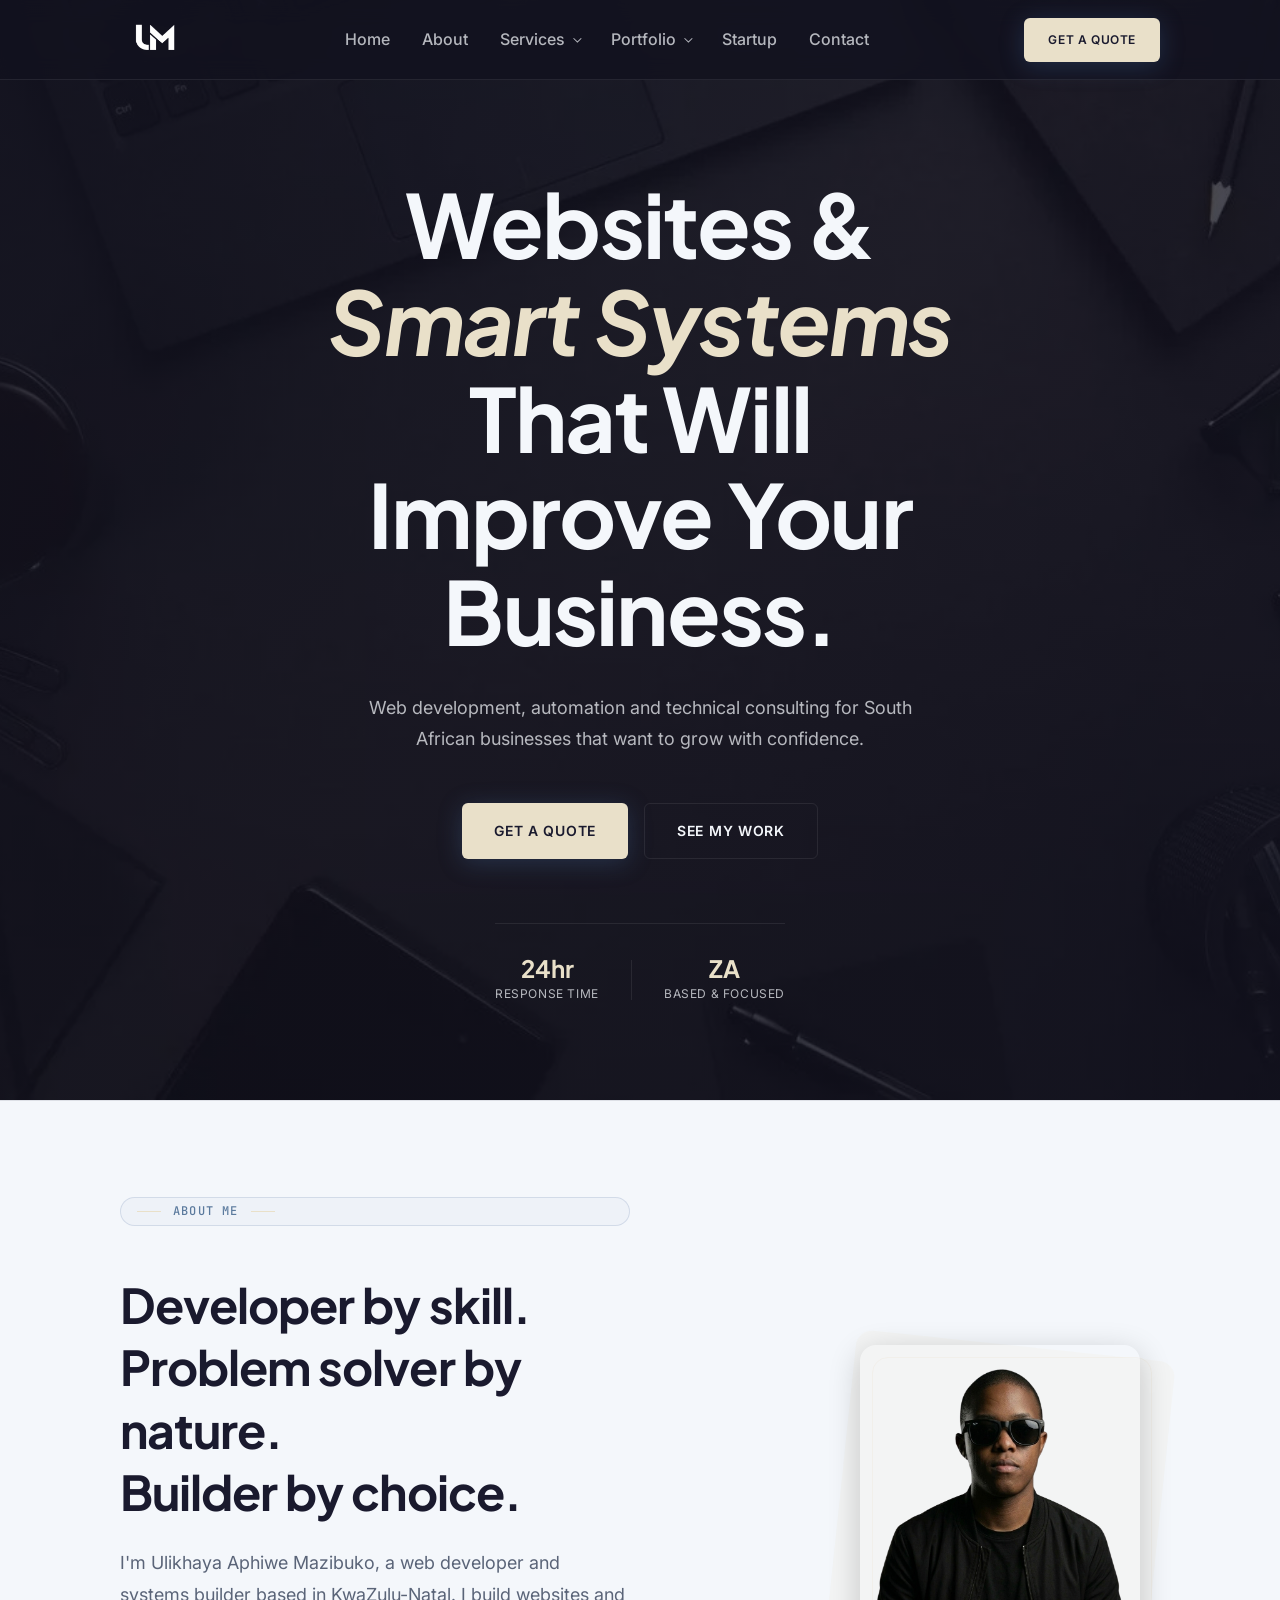
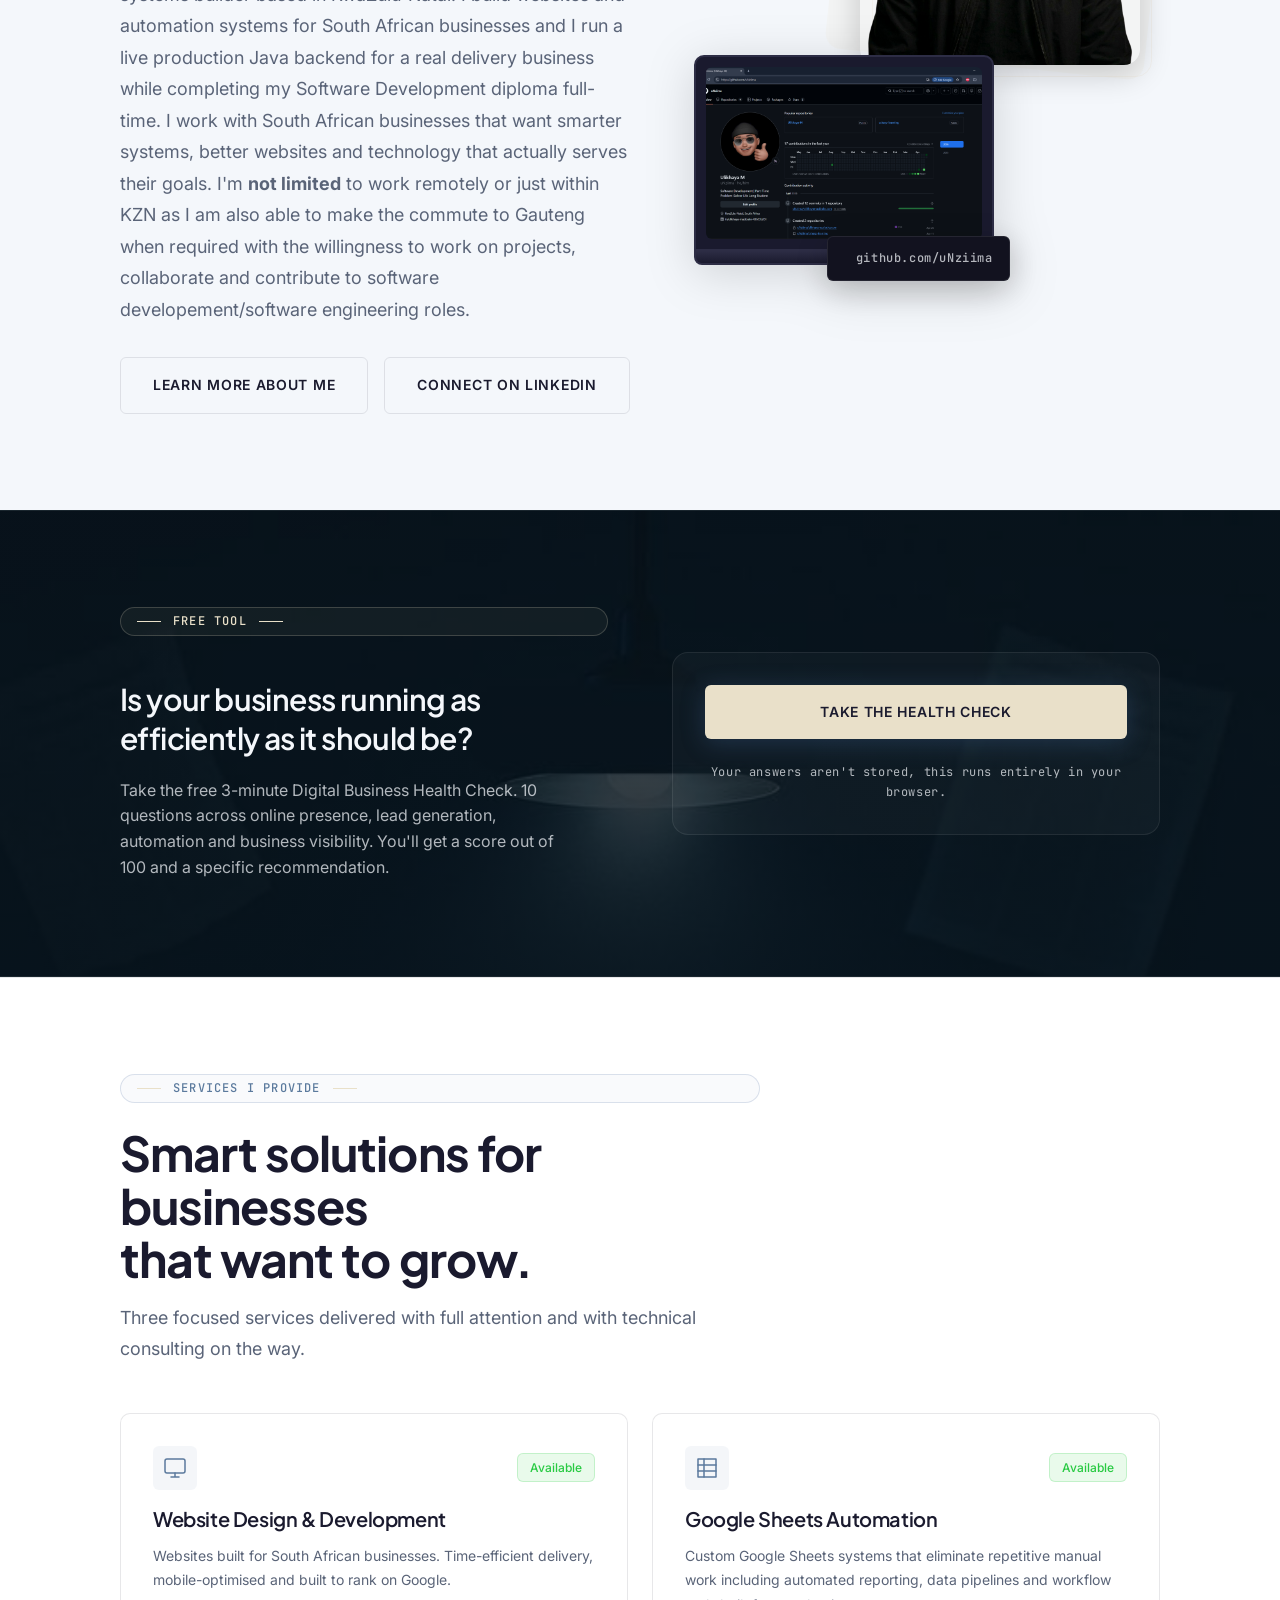
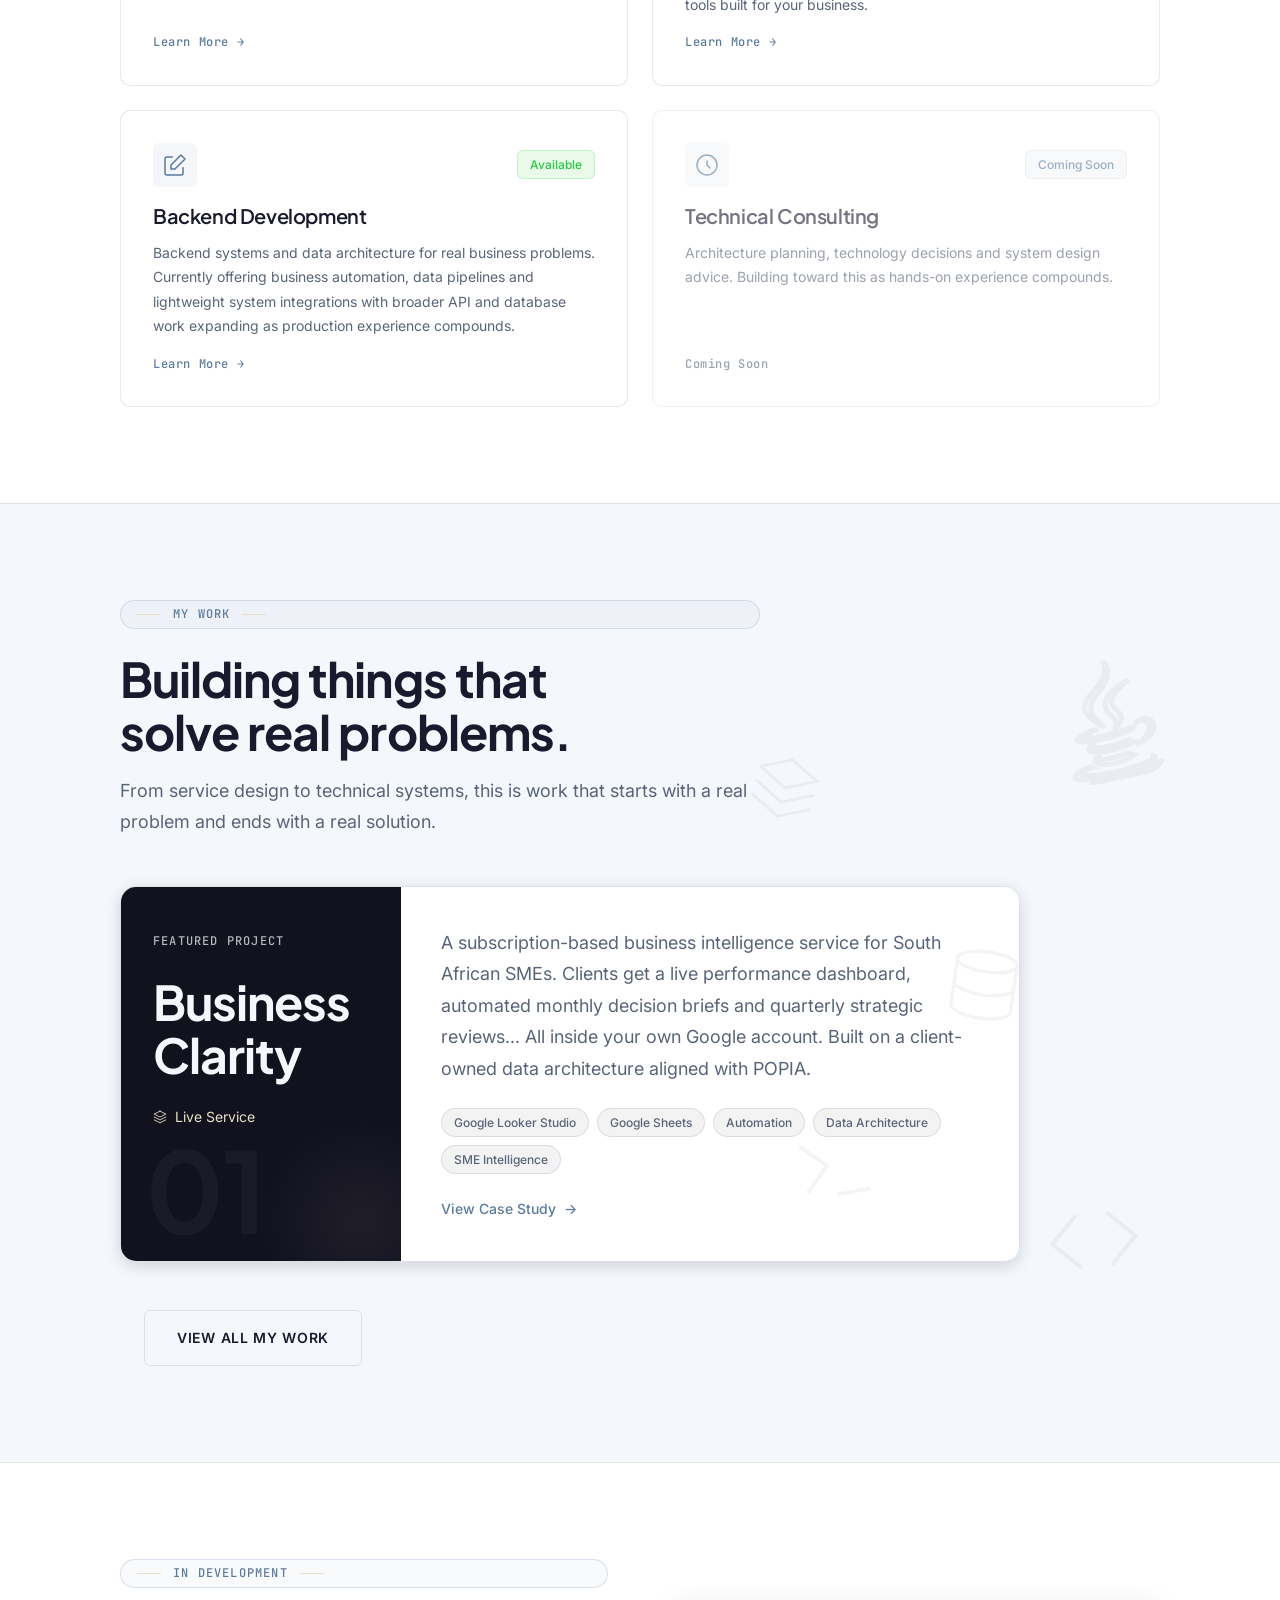
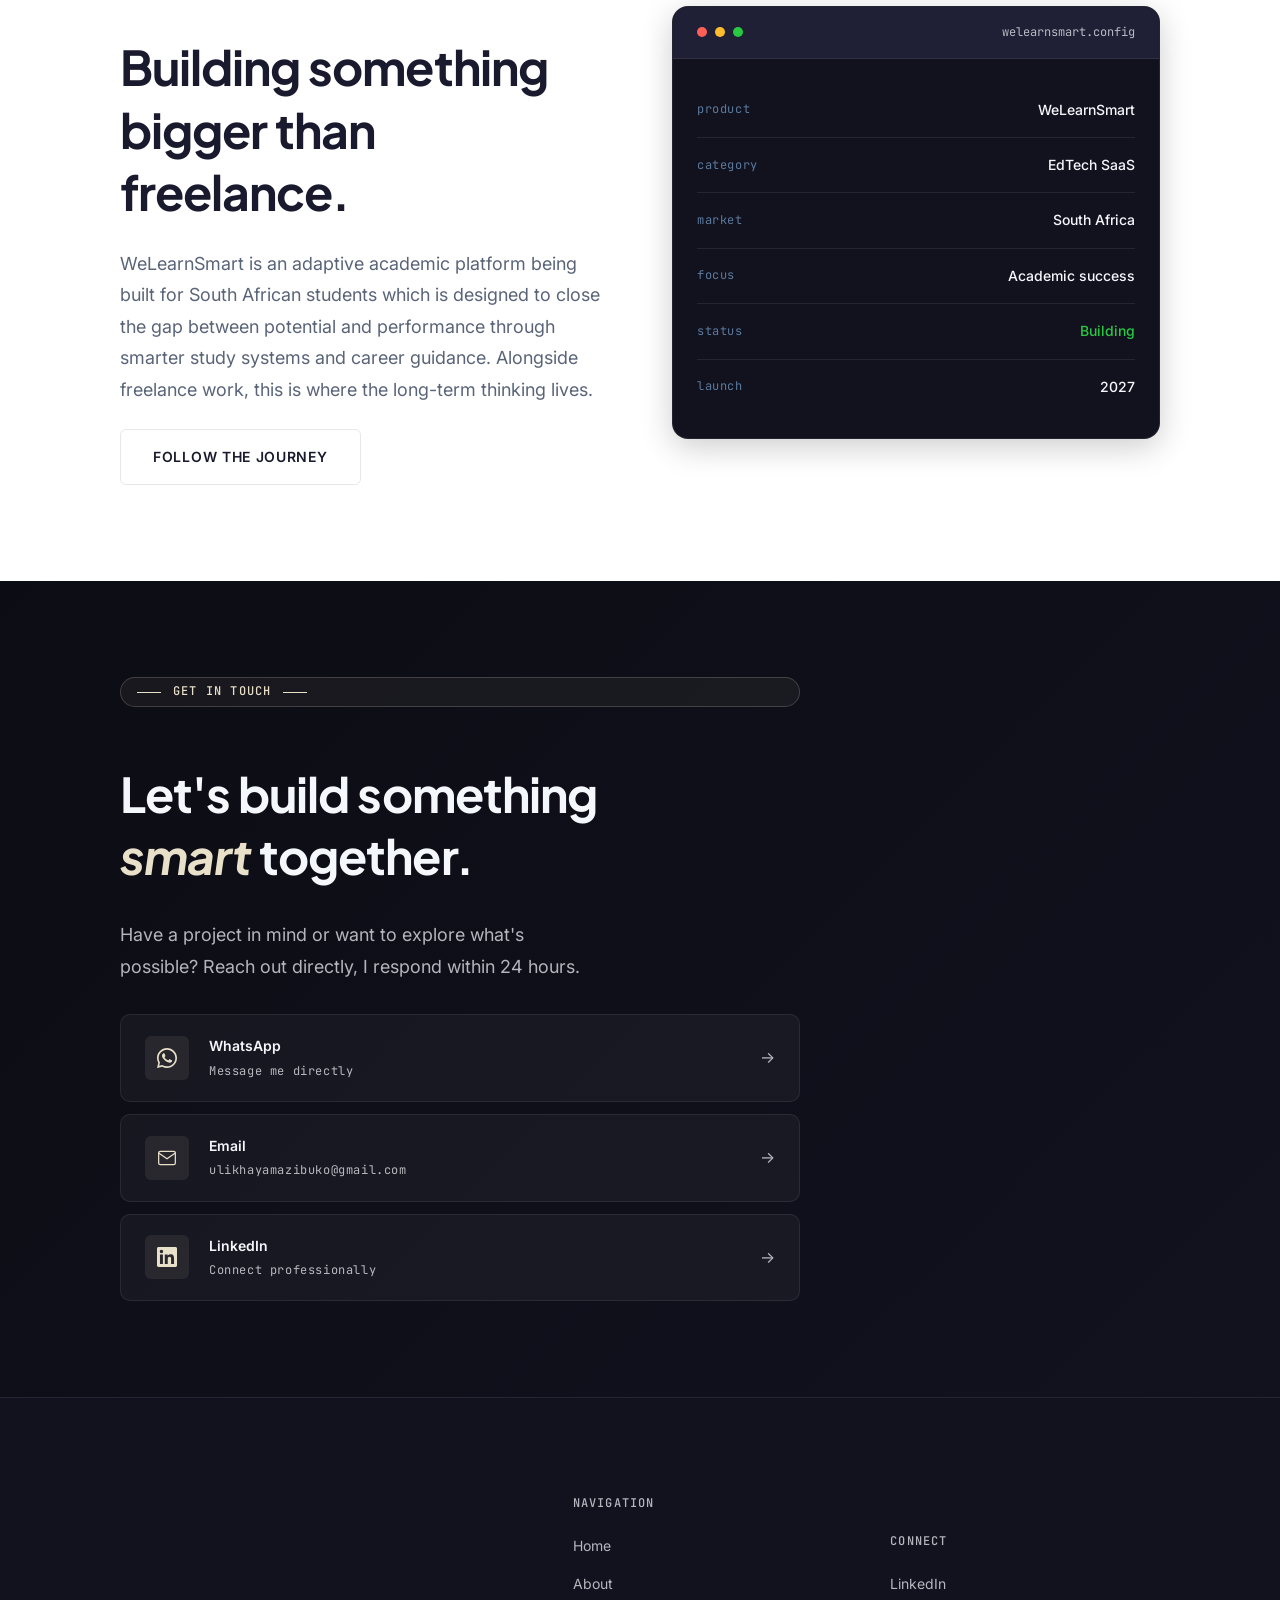
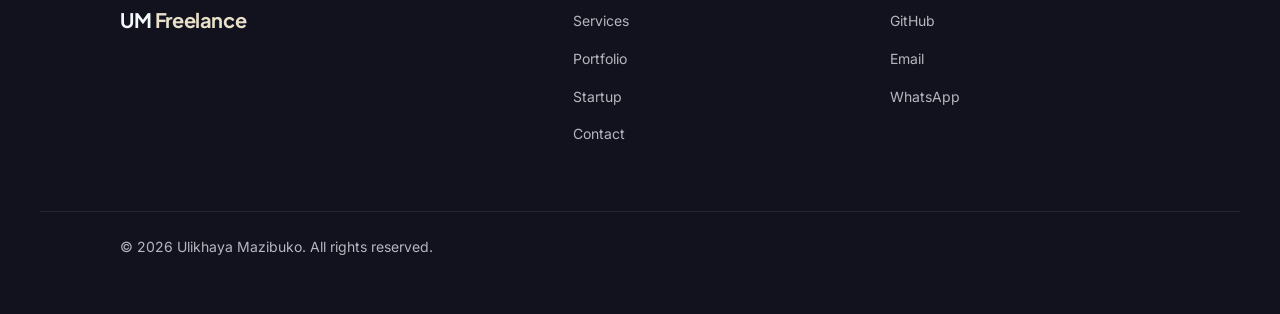
==== commit b59767d3: "Remove I build on hero section" ====
--- a/index.html
+++ b/index.html
@@ -246,9 +246,8 @@
         <div class="container hero-container">
 
             <h1 class="hero-headline heading-xl text-on-dark">
-                <span class="hero-line">I Build</span>
                 <span class="hero-line">
-                    <span class="hero-headline-accent">Websites &</span>
+                    <span class="hero-headline-primary">Websites &</span>
                 </span>
                 <span class="hero-line">
                     <span class="hero-headline-accent">Smart Systems</span>
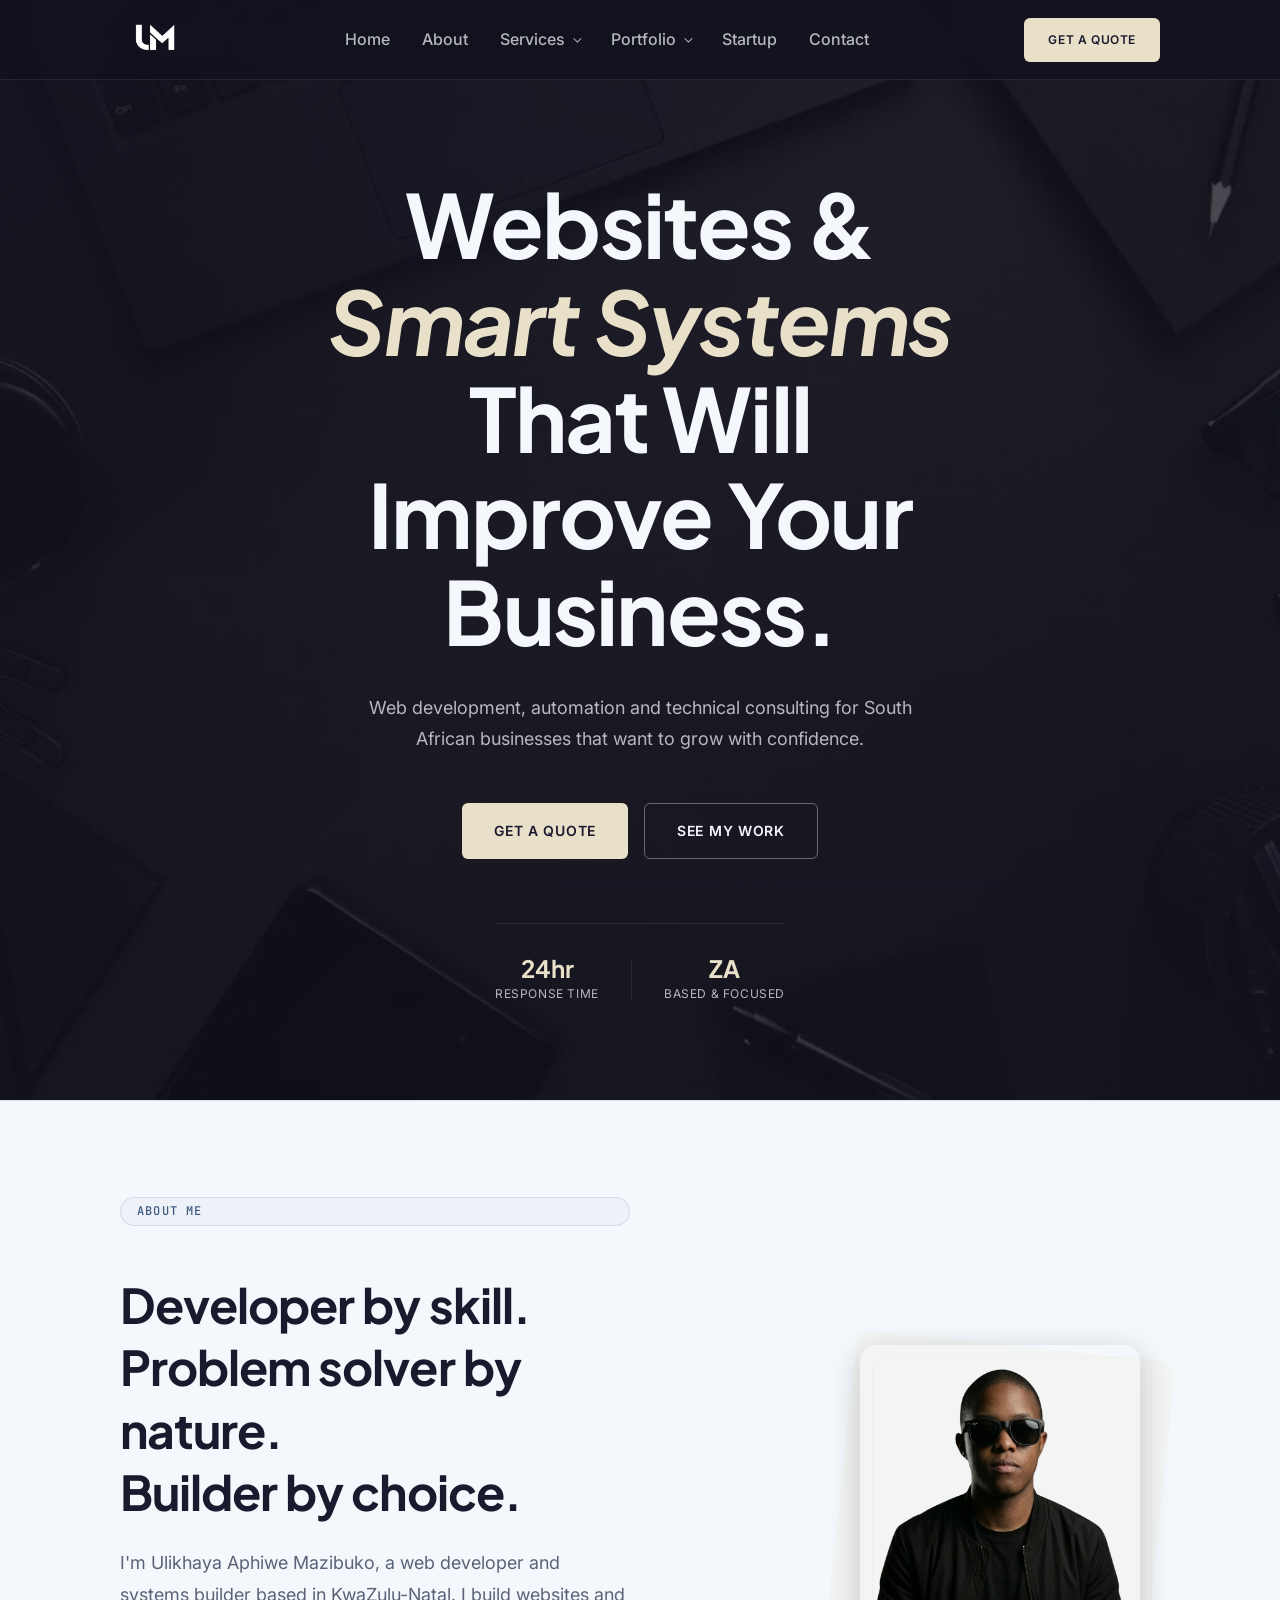
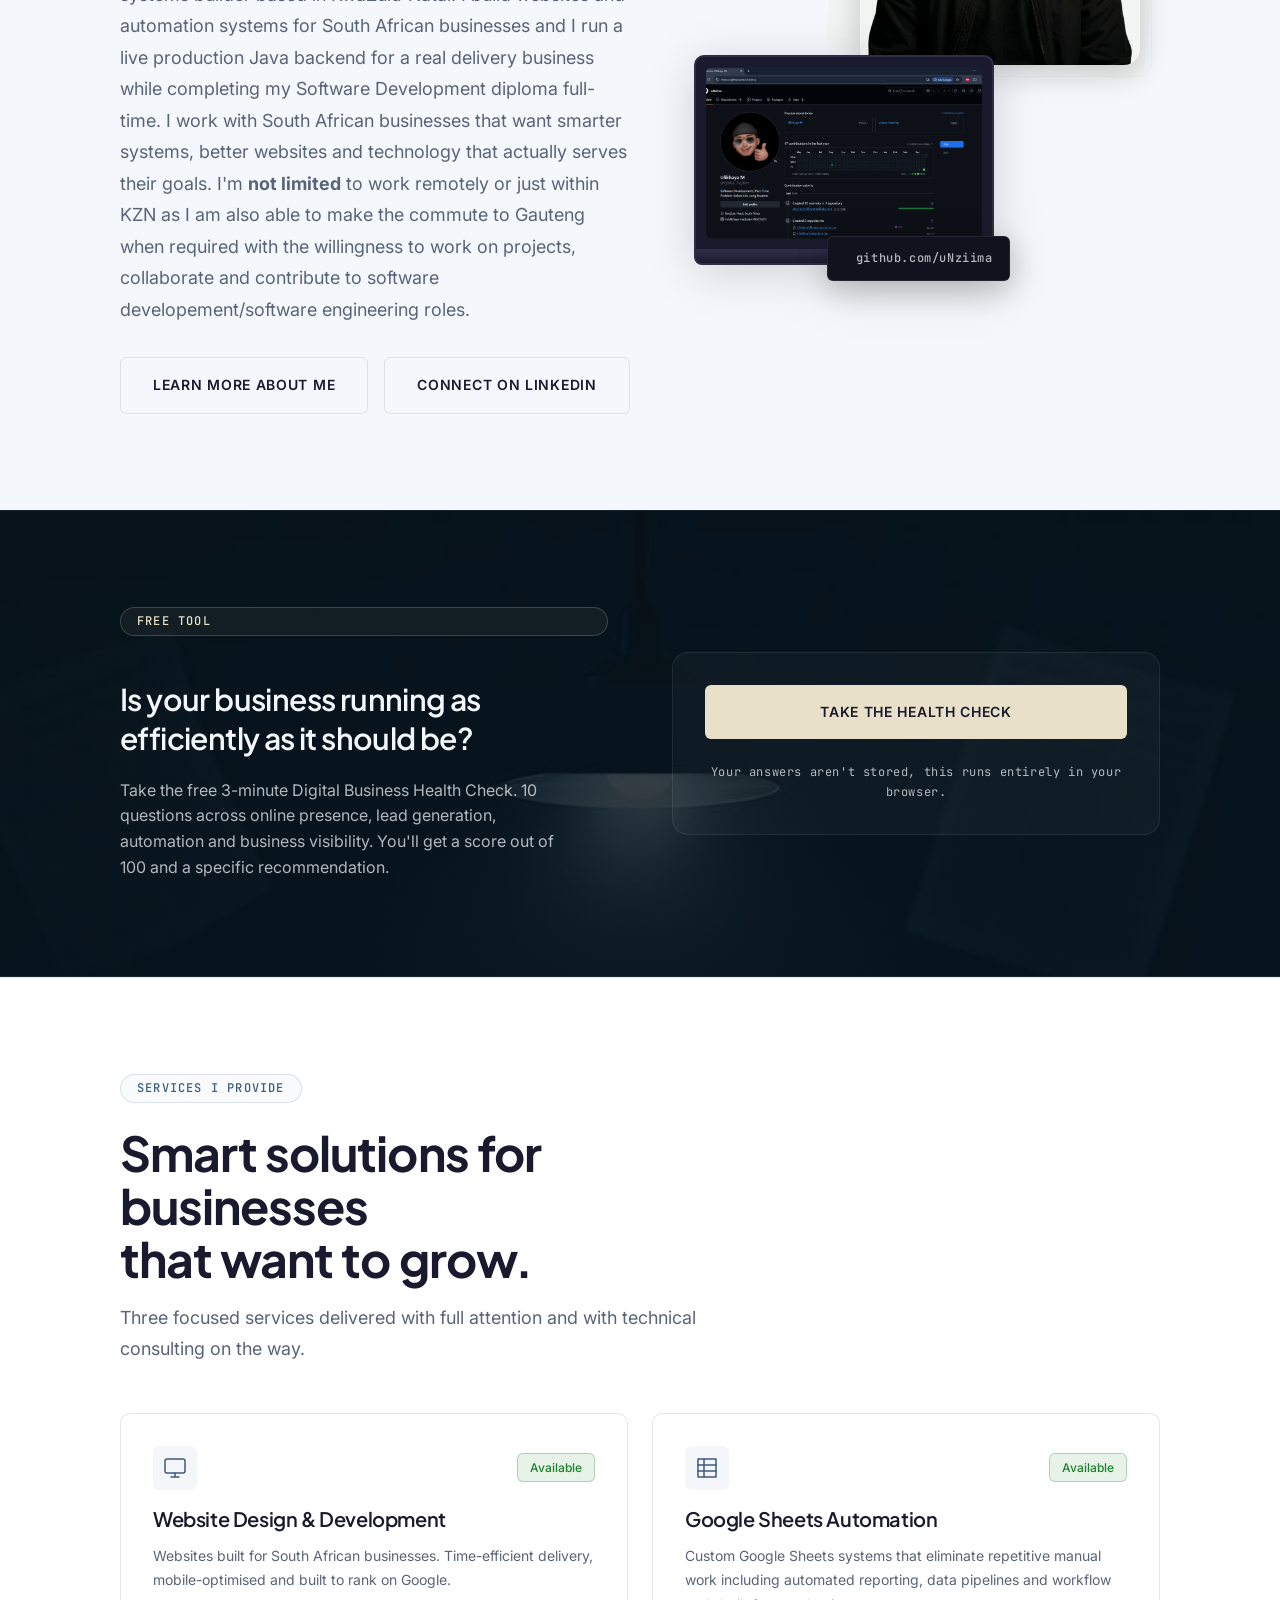
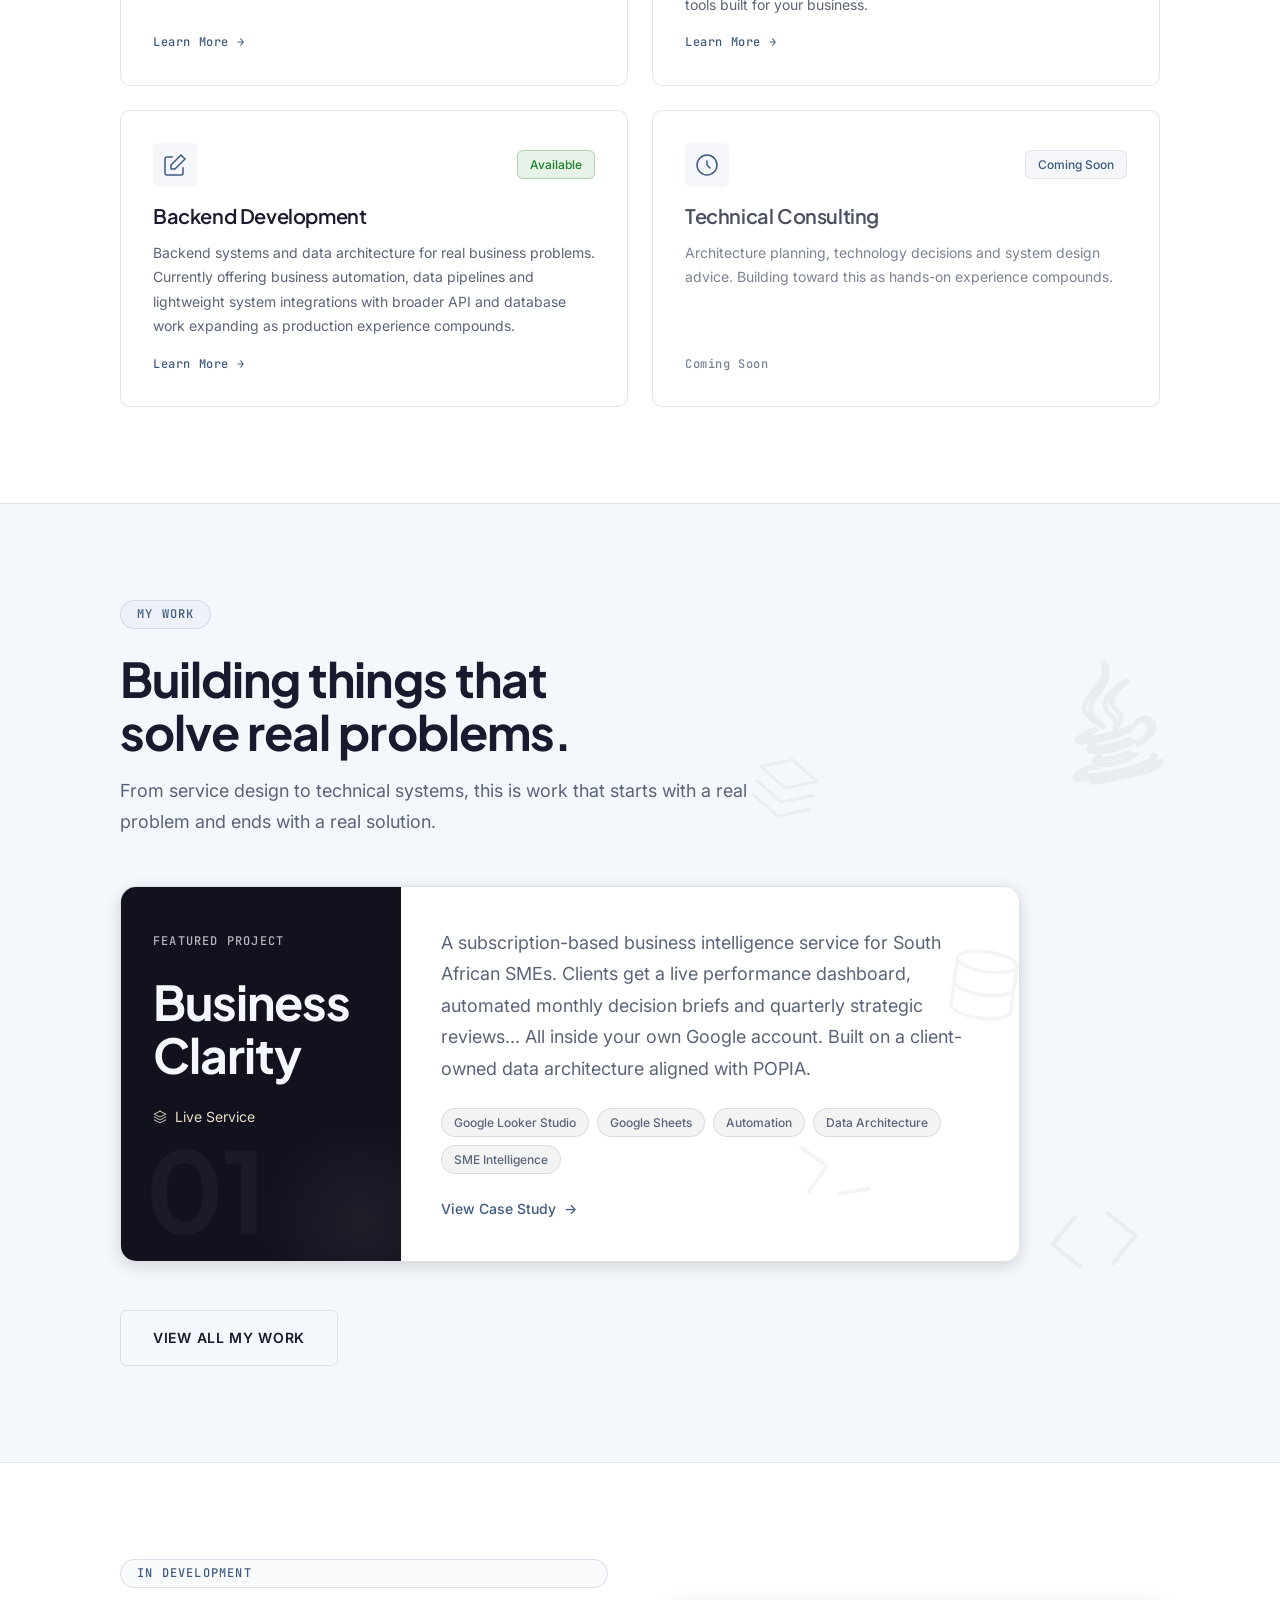
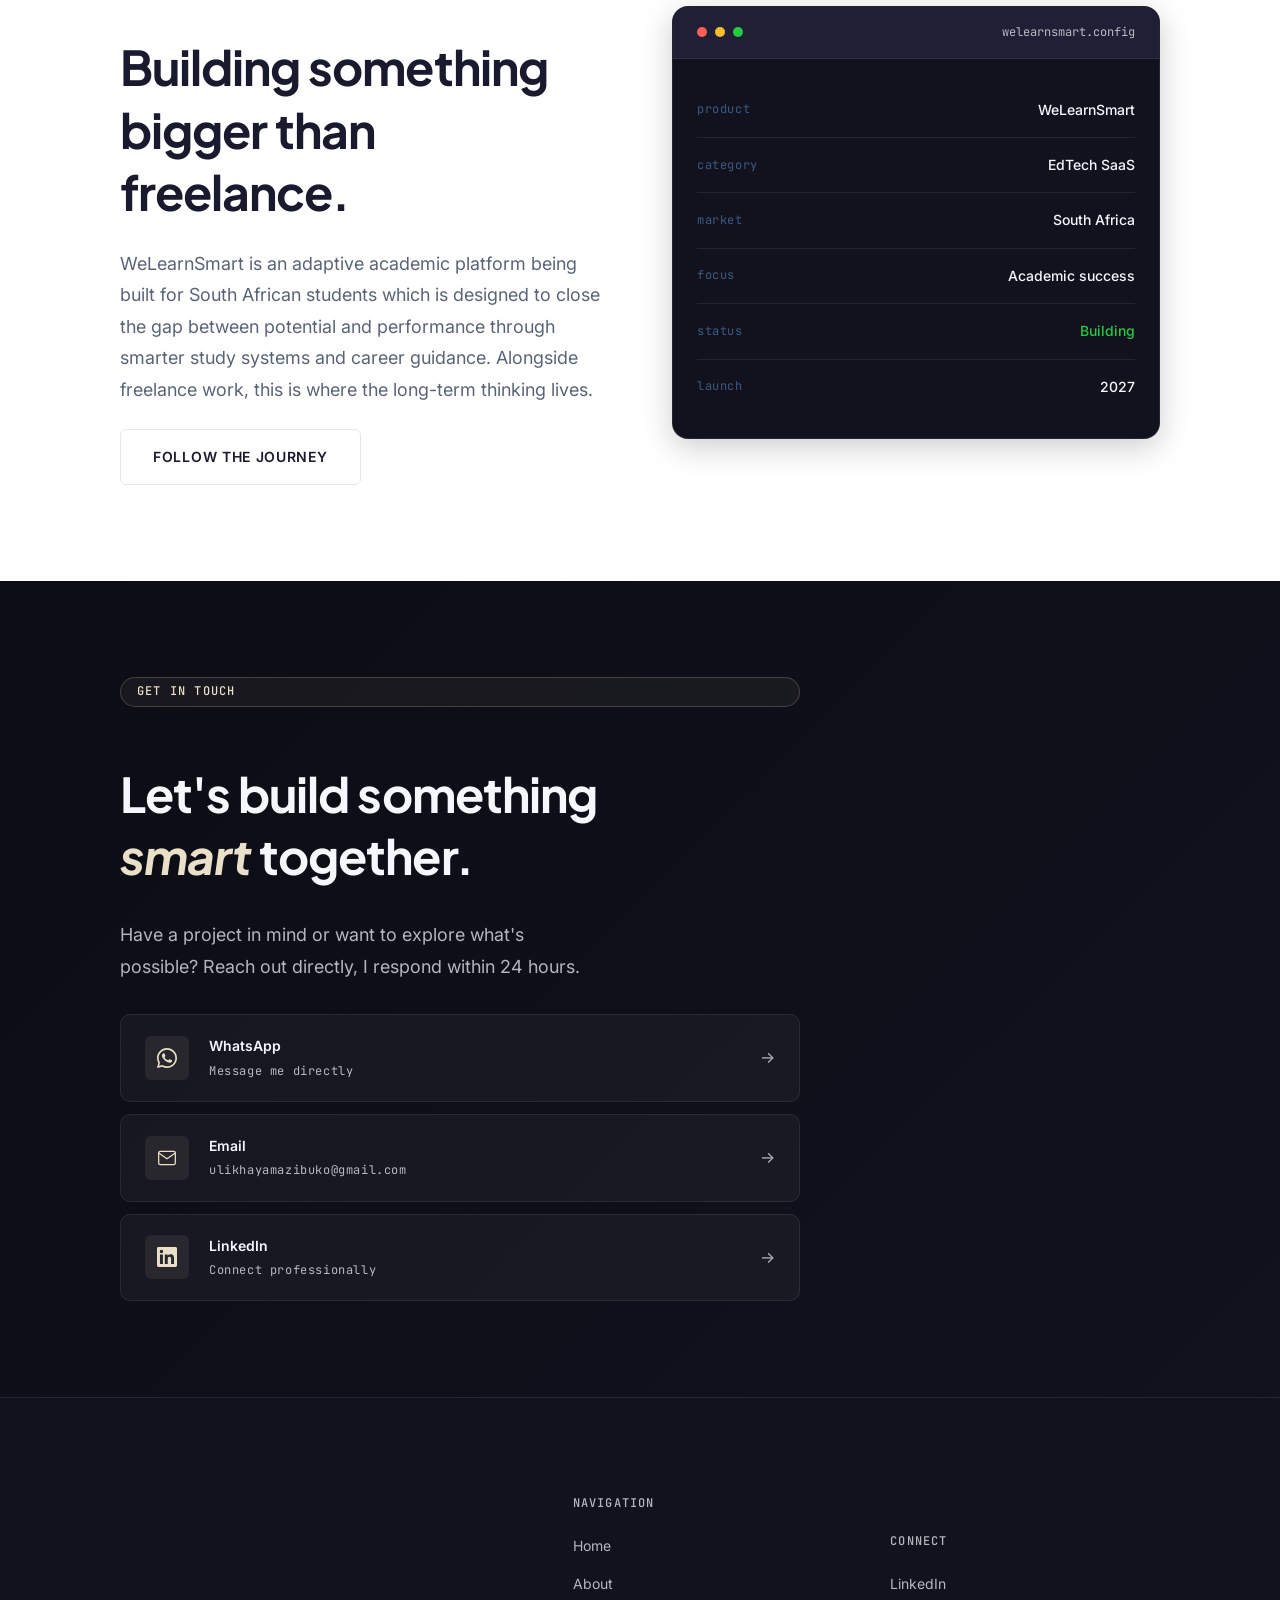
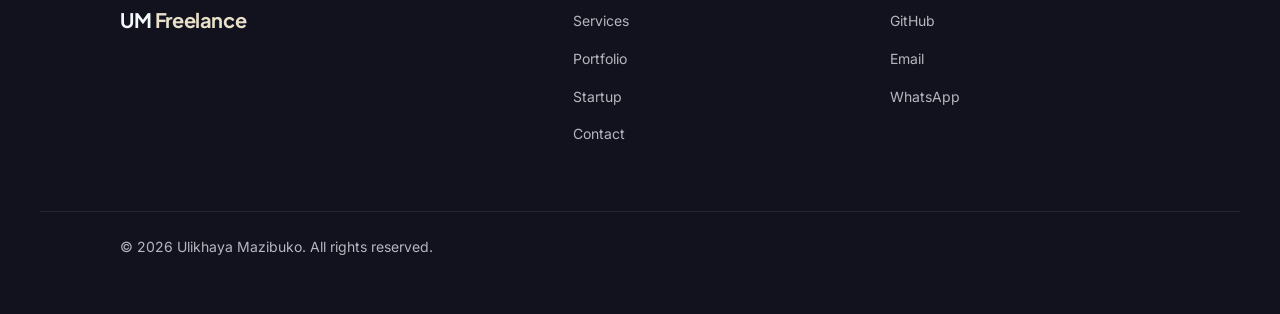
==== commit 950fafea: "fix: audit P0 repairs — focus states, contrast, markup, assets" ====
--- a/index.html
+++ b/index.html
@@ -43,7 +43,7 @@
     <link 
     rel="preload" 
     as="image" 
-    href="images/hero-bg.jpg"
+    href="images/hero-bg.3.webp"
     fetchpriority="high"
     />
     <!-- Fonts load async — never blocks rendering -->
@@ -95,16 +95,6 @@
     <link rel="stylesheet" href="css/style.css" />
     </head>
 
-    
-    <!-- Scroll to top -->
-    <button class="scroll-top" id="scrollTop" aria-label="Scroll to top">
-    <svg width="18" height="18" viewBox="0 0 24 24" fill="none"
-        stroke="currentColor" stroke-width="2"
-        stroke-linecap="round" stroke-linejoin="round">
-        <polyline points="18 15 12 9 6 15"/>
-    </svg>
-    </button>
-
     <body>
 
     <!-- ============================================
@@ -118,6 +108,7 @@
                 src="images/UM_Logo.png" 
                 alt="UM Freelance Logo" 
                 class="nav-logo-img"
+                width="280" height="320" loading="lazy"
             />
             <span class="nav-logo-tooltip">Freelance with Ulikhaya Mazibuko</span>
         </a>
@@ -212,7 +203,7 @@
         <a href="#contact" class="btn btn-primary nav-cta">Get a Quote</a>
 
         <!-- Mobile hamburger -->
-        <button class="nav-hamburger" id="hamburger" aria-label="Open navigation menu">
+        <button class="nav-hamburger" id="hamburger" aria-label="Open navigation menu" aria-expanded="false">
             <span></span>
             <span></span>
             <span></span>
@@ -338,6 +329,7 @@
             src="images/ulikhaya.png" 
             alt="Ulikhaya Mazibuko" 
             class="about-photo"
+            width="280" height="320" loading="lazy"
             />
         </div>
 
@@ -353,6 +345,7 @@
                 src="images/github-preview.png" 
                 alt="Ulikhaya Mazibuko GitHub Profile"
                 class="laptop-github-img"
+                width="280" height="320" loading="lazy"
                 />
 
                 <!-- Hover overlay — GitHub link -->
@@ -390,7 +383,7 @@
         HEALTH CHECK CTA SECTION
     ============================================ -->
     <section class="hc-cta-section surface-dark">
-    <div class="container hc-cta-container reveal">
+    <div class="container hc-cta-container">
 
         <div class="hc-cta-left">
         <div class="section-label">
@@ -674,9 +667,9 @@
     </svg>
   </div>
 
-</div
-
-        </-- Header -->
+</div>
+
+        <!-- Header -->
         <div class="portfolio-header">
         <div class="section-label">
             <span class="label">My Work</span>
@@ -747,7 +740,6 @@
 
         <!-- CTA -->
         <div class="portfolio-cta">
-            <a href="portfolio.html#business-clarity" class="portfolio-featured-link">
             <a href="portfolio.html" class="btn btn-ghost">View All My Work</a>
         </div>
 
@@ -1002,6 +994,15 @@
 
         </footer>
 
+        <!-- Scroll to top -->
+    <button class="scroll-top" id="scrollTop" aria-label="Scroll to top">
+    <svg width="18" height="18" viewBox="0 0 24 24" fill="none"
+        stroke="currentColor" stroke-width="2"
+        stroke-linecap="round" stroke-linejoin="round">
+        <polyline points="18 15 12 9 6 15"/>
+    </svg>
+    </button>
+
     <script src="js/main.js"></script>
 
 
--- a/css/variables.css
+++ b/css/variables.css
@@ -10,8 +10,8 @@
     /* Accent */
     --color-accent: #E9E0C9;
 
-    /* Accent hover — slightly lighter for interactions */
-    --color-accent-on-light: #5B7A9D;
+    /* Interactive colour on light surfaces — 7.06:1 on #FFFFFF */
+    --color-accent-on-light: #3D5A80;
 
     /* Surface colors — what sections sit on */
     --color-surface-dark: #12121F;
@@ -115,13 +115,12 @@
     --shadow-sm: 0 1px 3px rgba(0, 0, 0, 0.12);
     --shadow-md: 0 4px 16px rgba(0, 0, 0, 0.15);
     --shadow-lg: 0 8px 32px rgba(0, 0, 0, 0.2);
-    --shadow-accent: 0 4px 24px rgba(74, 111, 165, 0.3);
 
     /* ============================================
         TRANSITIONS
     ============================================ */
 
-    --transition-fast:   150ms ease;
-    --transition-base:   250ms ease;
-    --transition-slow:   400ms ease;
+    --transition-fast:   120ms cubic-bezier(0.2, 0.8, 0.2, 1);
+    --transition-base:   220ms cubic-bezier(0.2, 0.8, 0.2, 1);
+    --transition-slow:   400ms cubic-bezier(0.2, 0.8, 0.2, 1);
 }
--- a/css/style.css
+++ b/css/style.css
@@ -150,25 +150,22 @@
     white-space: nowrap;
     }
 
-    /* Primary button — accent fill */
+       /* Primary button — accent fill */
     .btn-primary {
     background-color: var(--color-accent);
     color: var(--color-primary);
-    box-shadow: var(--shadow-accent);
     }
 
     .btn-primary:hover {
-    background-color: var(--color-accent-on-light);
-    color: var(--color-text-on-dark);
+    background-color: #D6CBAF;
+    color: var(--color-primary);
     transform: translateY(-2px);
-    box-shadow: var(--shadow-lg);
-    }
-
-    /* Secondary button — outline */
+    }
+
     .btn-secondary {
     background-color: transparent;
     color: var(--color-text-on-dark);
-    border: 1px solid var(--color-border-dark);
+    border: 1px solid rgba(255, 255, 255, 0.35);
     }
 
     .btn-secondary:hover {
@@ -254,27 +251,6 @@
     .mb-8  { margin-bottom: var(--space-8); }
     .mb-12 { margin-bottom: var(--space-12); }
 
-    /* ============================================
-    SECTION LABEL PATTERN
-    — the small mono label that sits above headings
-    ============================================ */
-
-    .section-label {
-    display: flex;
-    align-items: center;
-    gap: var(--space-3);
-    margin-bottom: var(--space-6);
-    }
-
-   .section-label::before,
-    .section-label::after {
-    content: '';
-    display: block;
-    width: 24px;
-    height: 1px;
-    background-color: var(--color-accent);
-    flex-shrink: 0;
-    }
 
     /* ============================================
     RESPONSIVE BREAKPOINTS
@@ -410,8 +386,10 @@
     .nav-hamburger {
     display: none;
     flex-direction: column;
+    justify-content: center;
     gap: 5px;
-    padding: var(--space-2);
+    min-width: 44px;
+    min-height: 44px;
     background: none;
     border: none;
     cursor: pointer;
@@ -767,10 +745,6 @@
     .hero-stats {
         justify-content: center;
     }
-
-    .section-label {
-        justify-content: center;
-    }
     }
 
     @media (max-width: 768px) {
@@ -1078,9 +1052,14 @@
     }
 
 
-    /* Soon card — muted */
-    .service-card--soon {
-    opacity: 0.6;
+    /* Soon card — muted per property, not by container opacity */
+    .service-card--soon .service-card-title {
+    color: #4A5060;
+    }
+
+    .service-card--soon .service-card-desc,
+    .service-card--soon .service-card-link--disabled {
+    color: #7A8296;
     }
 
     /* Icon */
@@ -1123,9 +1102,9 @@
     }
 
     .service-card-status--active {
-    background-color: rgba(40, 202, 66, 0.1);
-    color: #28CA42;
-    border: 1px solid rgba(40, 202, 66, 0.2);
+    background-color: rgba(26, 130, 42, 0.10);
+    color: #1A822A;
+    border: 1px solid rgba(26, 130, 42, 0.28);
     }
 
     .service-card-status--soon {
@@ -1261,11 +1240,6 @@
 
     .portfolio-featured-label .label {
     color: var(--color-text-on-dark-muted);
-    }
-
-    .portfolio-featured-label .section-label::before,
-    .portfolio-featured-label .section-label::after {
-    background-color: var(--color-text-on-dark-muted);
     }
 
     .portfolio-featured-name {
@@ -2051,8 +2025,8 @@
   .scroll-top {
     bottom: var(--space-6);
     right: var(--space-6);
-    width: 40px;
-    height: 40px;
+    width: 44px;
+    height: 44px;
   }
 }
 
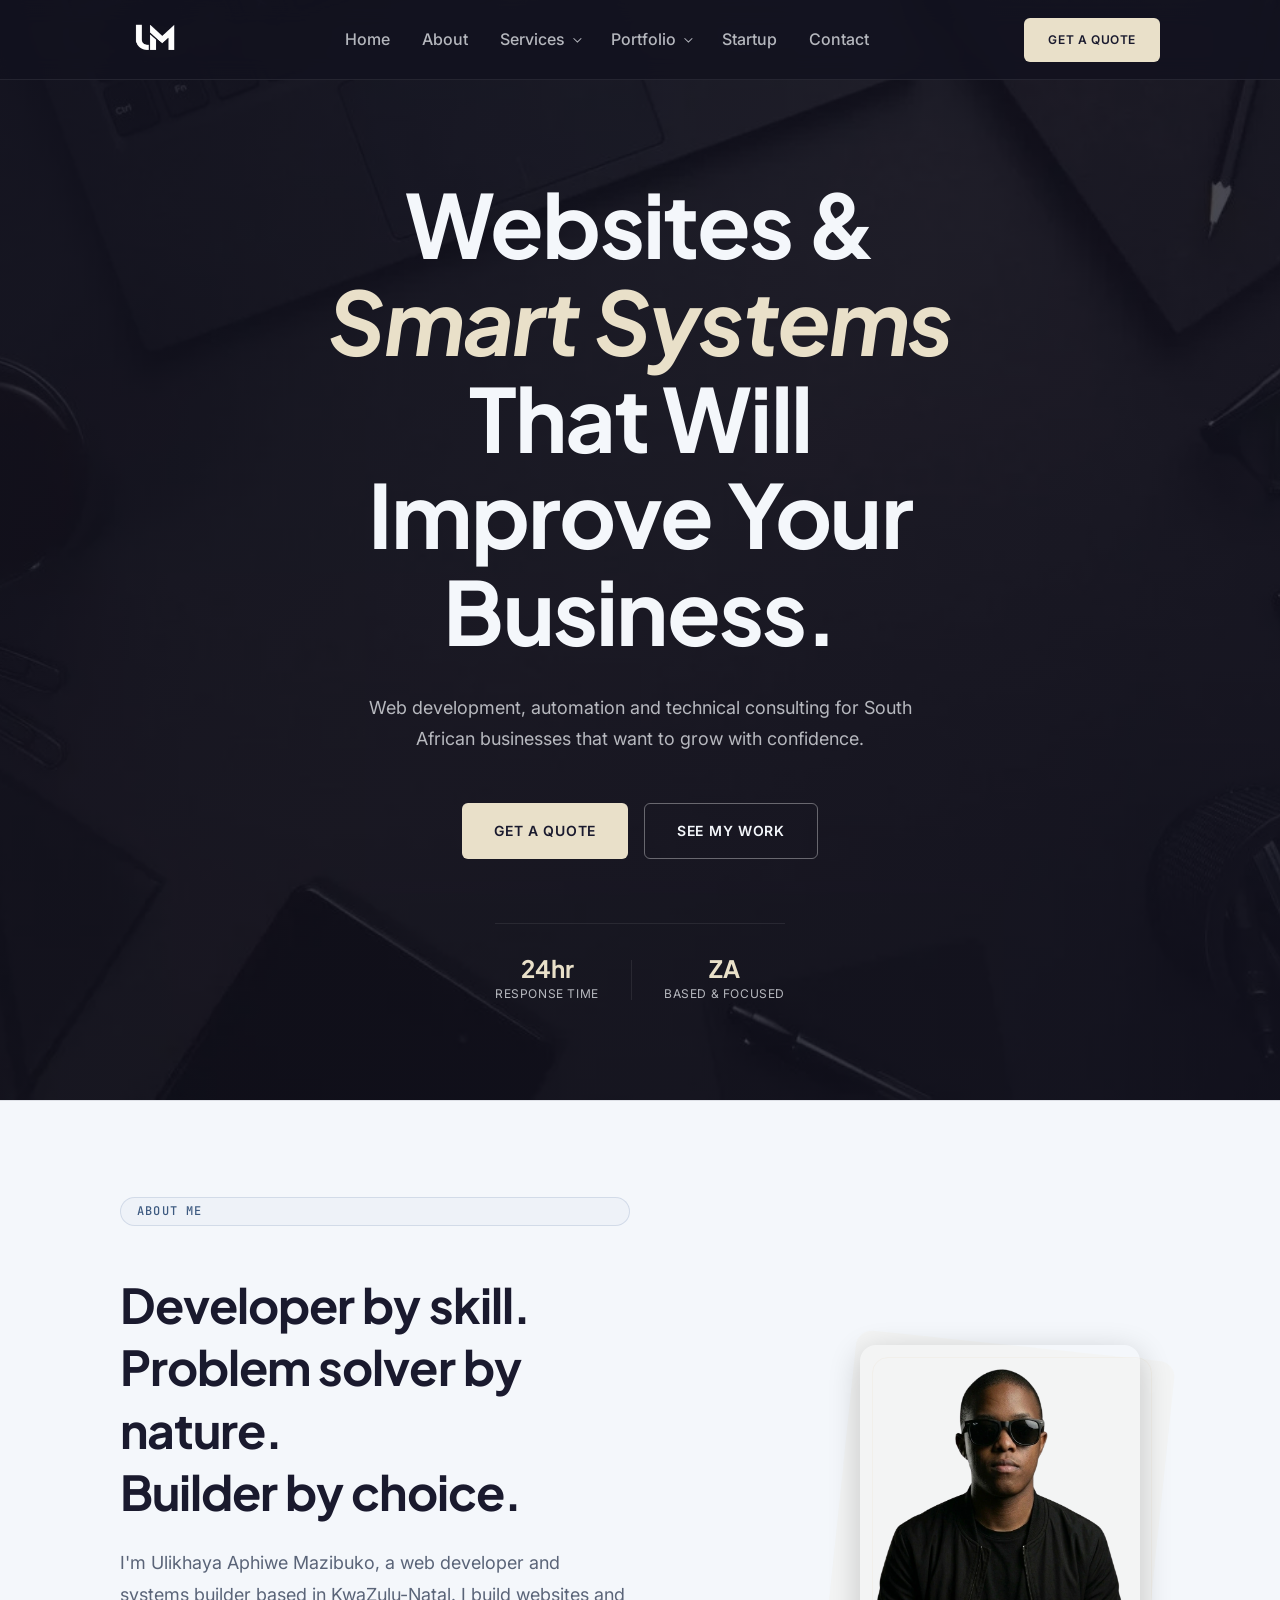
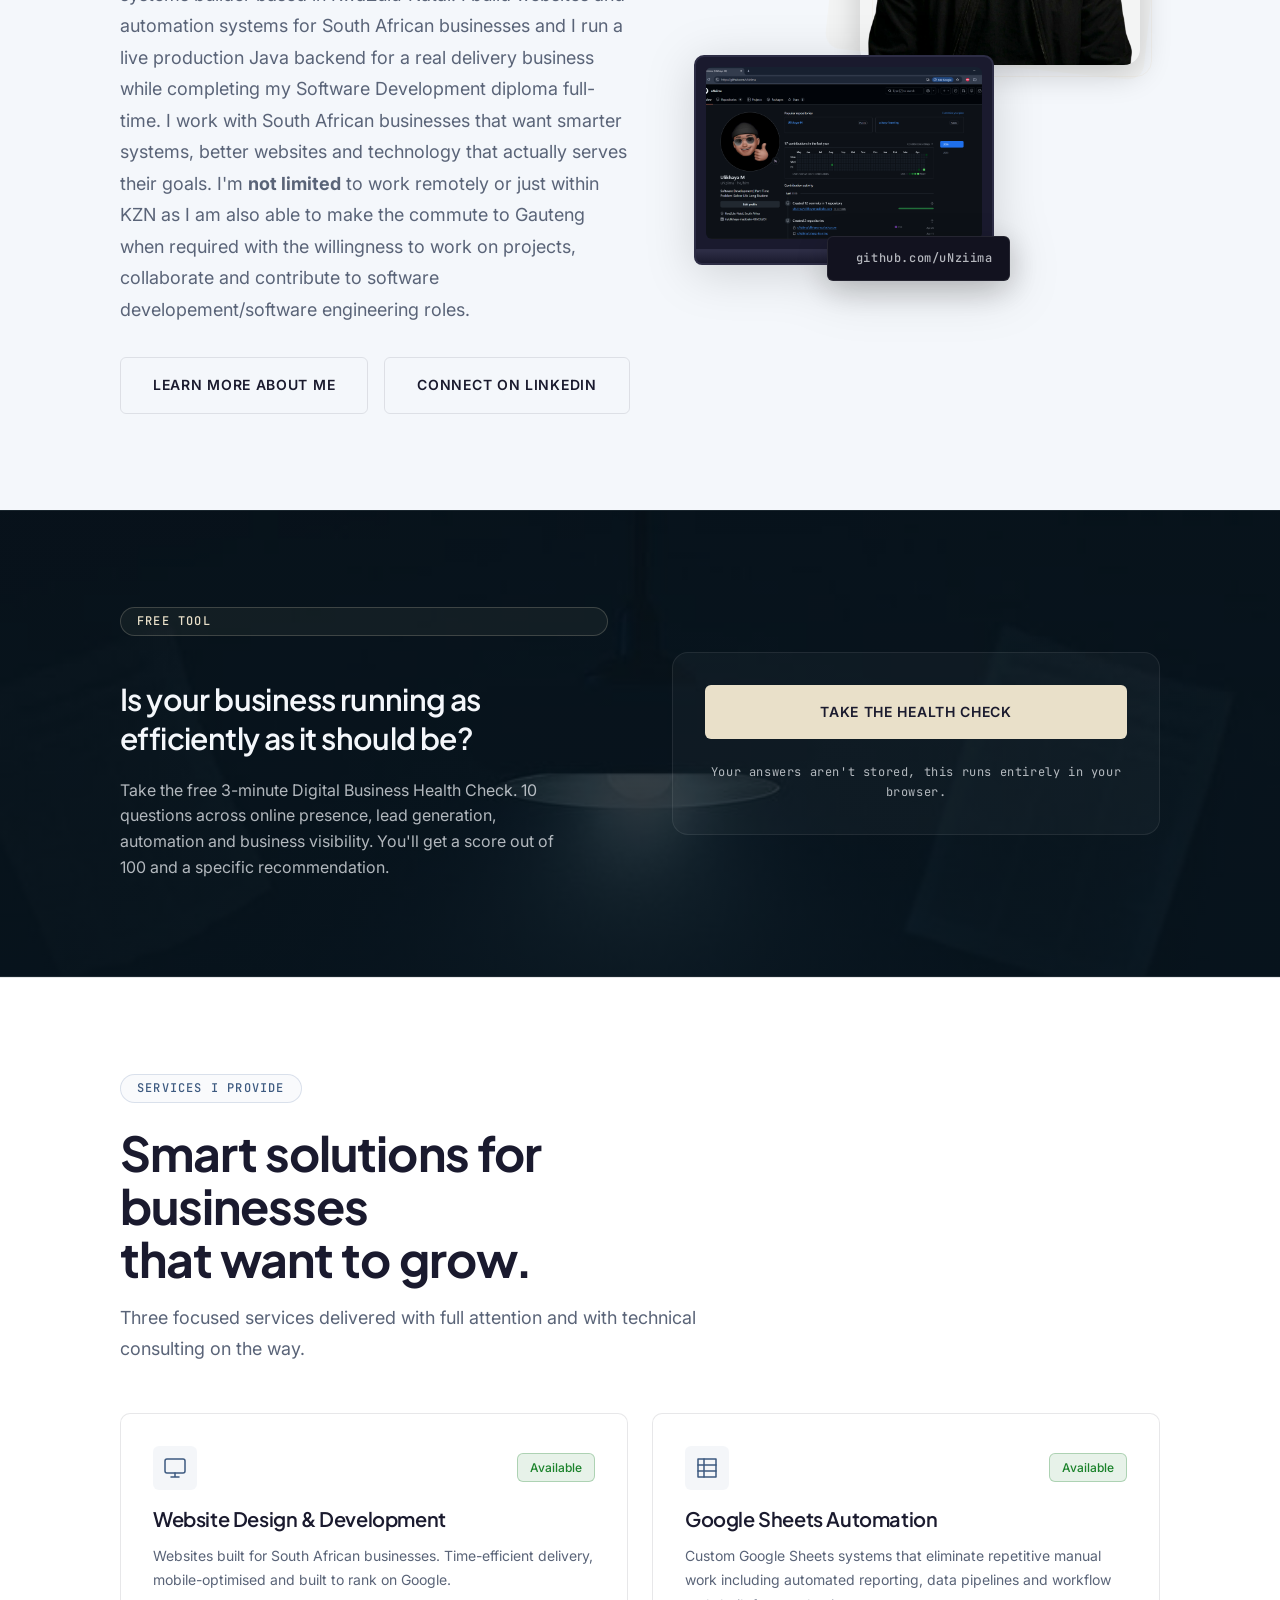
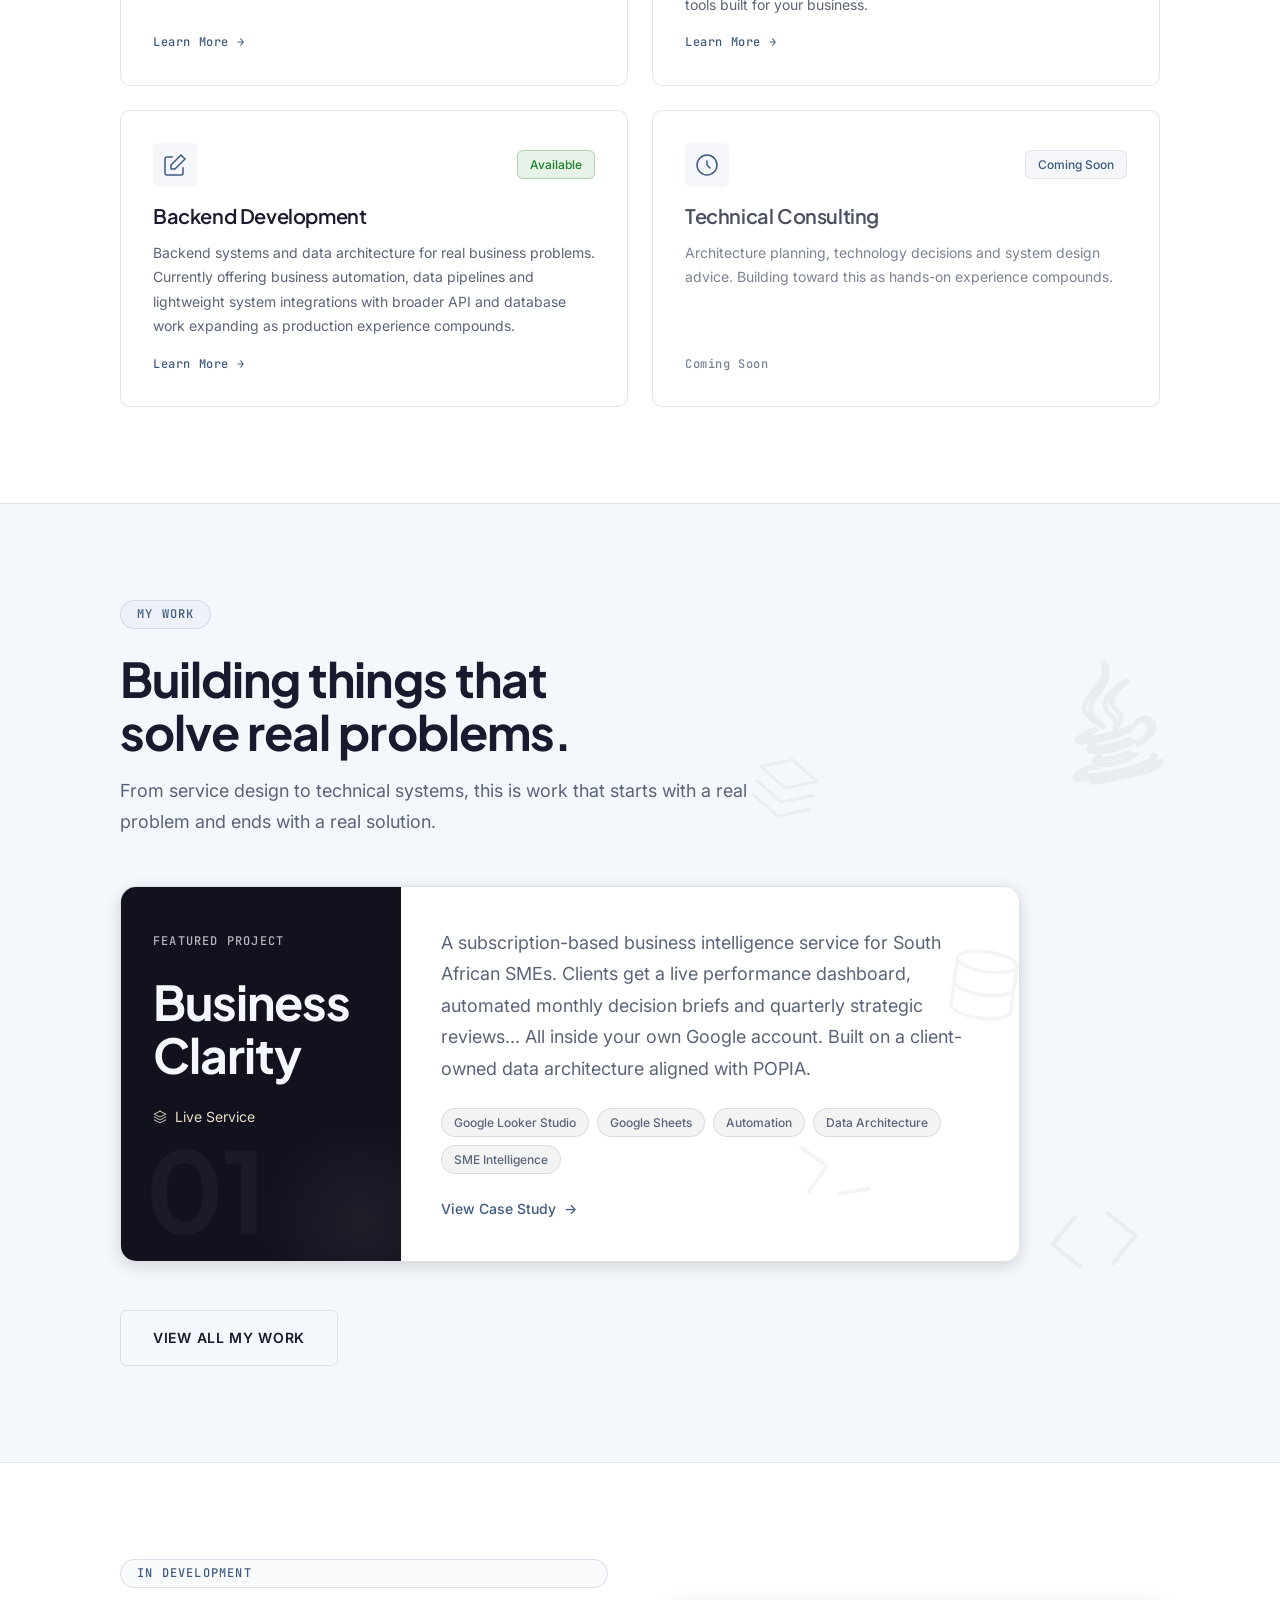
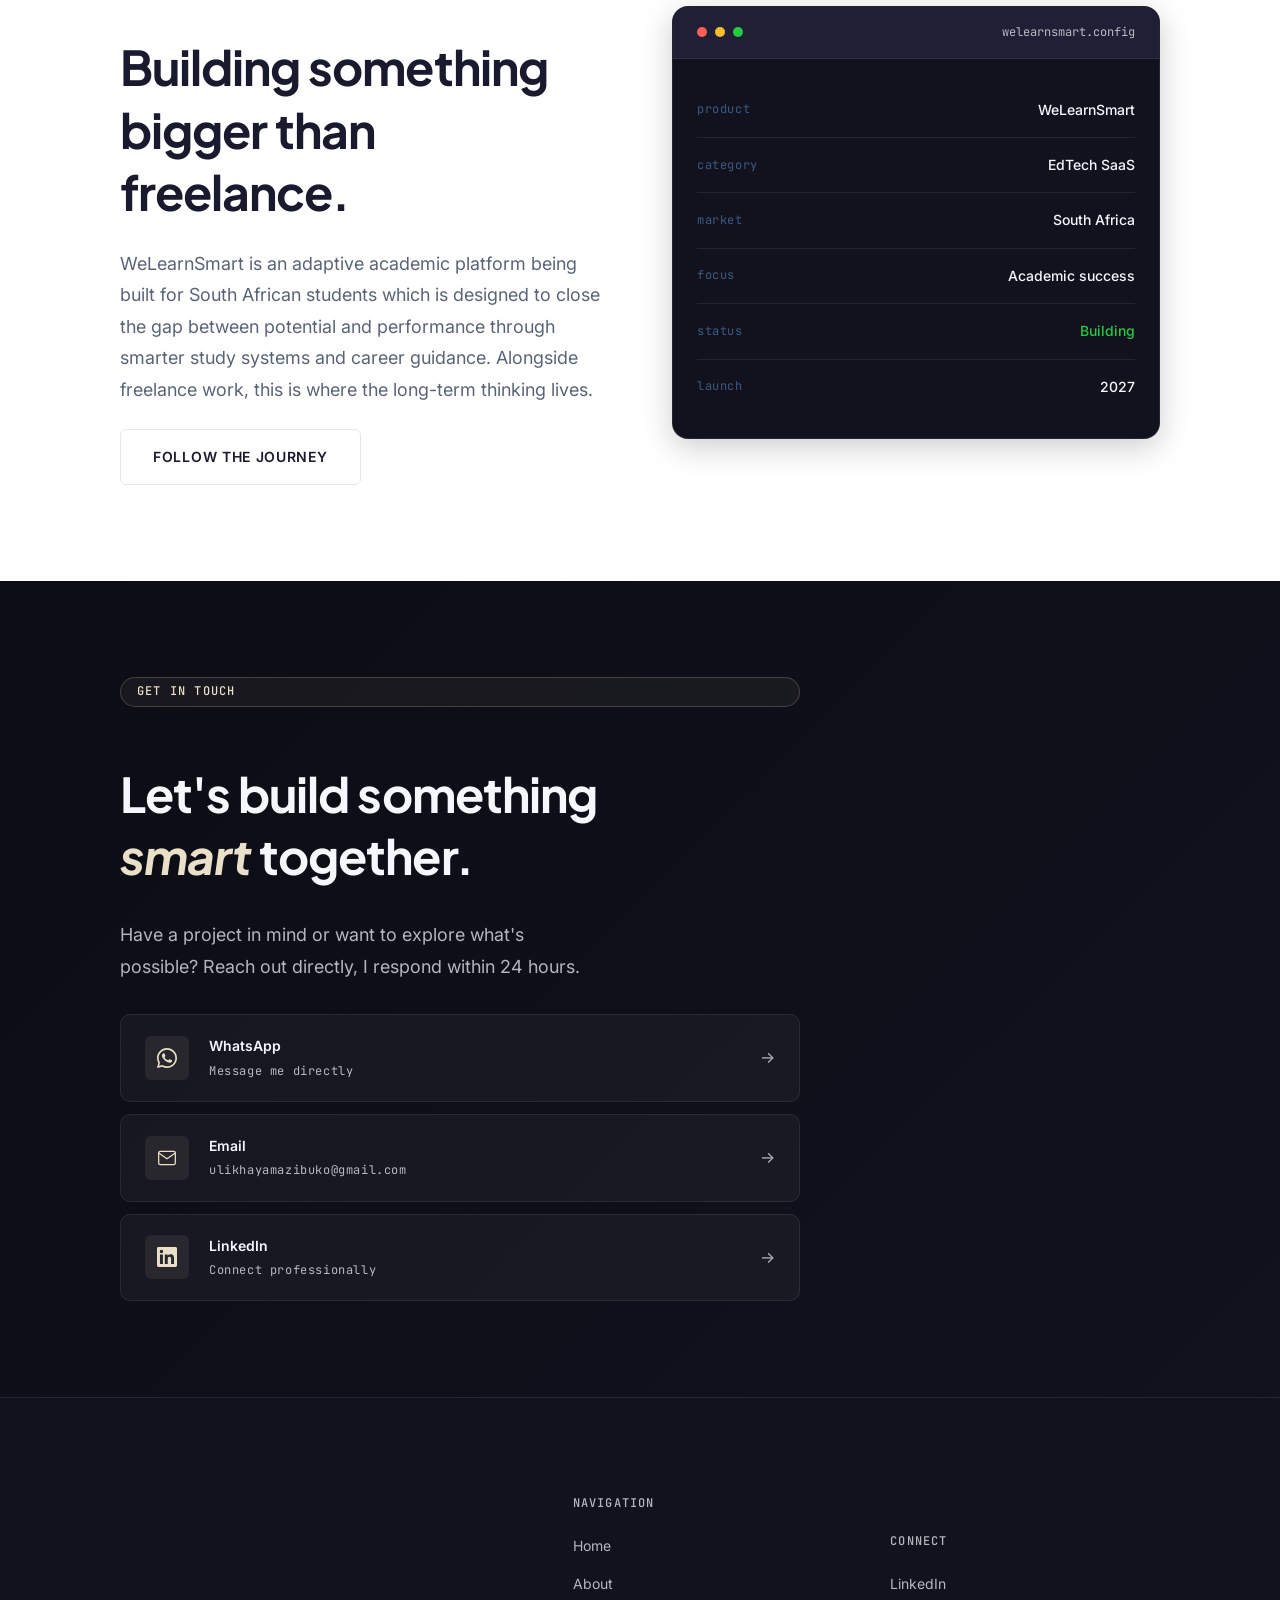
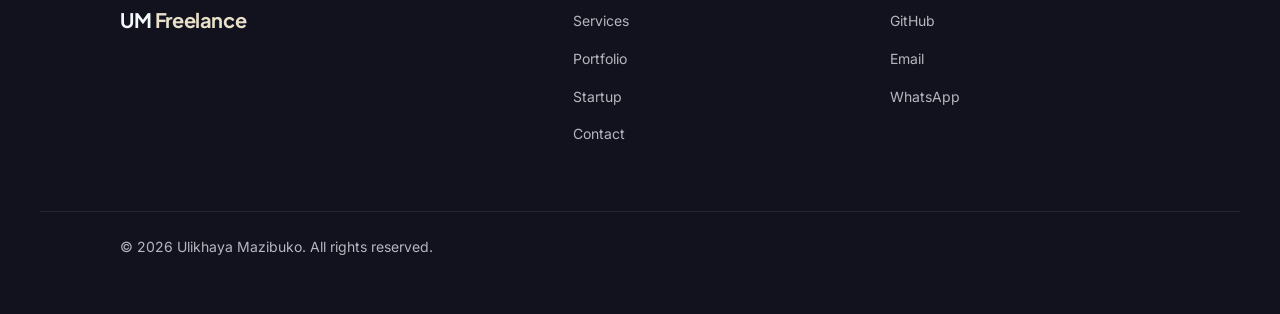
==== commit b2c2e3b7: "Done for the day" ====
--- a/index.html
+++ b/index.html
@@ -43,7 +43,7 @@
     <link 
     rel="preload" 
     as="image" 
-    href="images/hero-bg.3.webp"
+    href="images/hero-bg-3.webp"
     fetchpriority="high"
     />
     <!-- Fonts load async — never blocks rendering -->
@@ -108,7 +108,6 @@
                 src="images/UM_Logo.png" 
                 alt="UM Freelance Logo" 
                 class="nav-logo-img"
-                width="280" height="320" loading="lazy"
             />
             <span class="nav-logo-tooltip">Freelance with Ulikhaya Mazibuko</span>
         </a>
@@ -326,7 +325,7 @@
         <!-- Your photo -->
         <div class="about-photo-wrapper">
             <img 
-            src="images/ulikhaya.png" 
+            src="images/ulikhaya.webp" 
             alt="Ulikhaya Mazibuko" 
             class="about-photo"
             width="280" height="320" loading="lazy"
@@ -345,7 +344,6 @@
                 src="images/github-preview.png" 
                 alt="Ulikhaya Mazibuko GitHub Profile"
                 class="laptop-github-img"
-                width="280" height="320" loading="lazy"
                 />
 
                 <!-- Hover overlay — GitHub link -->
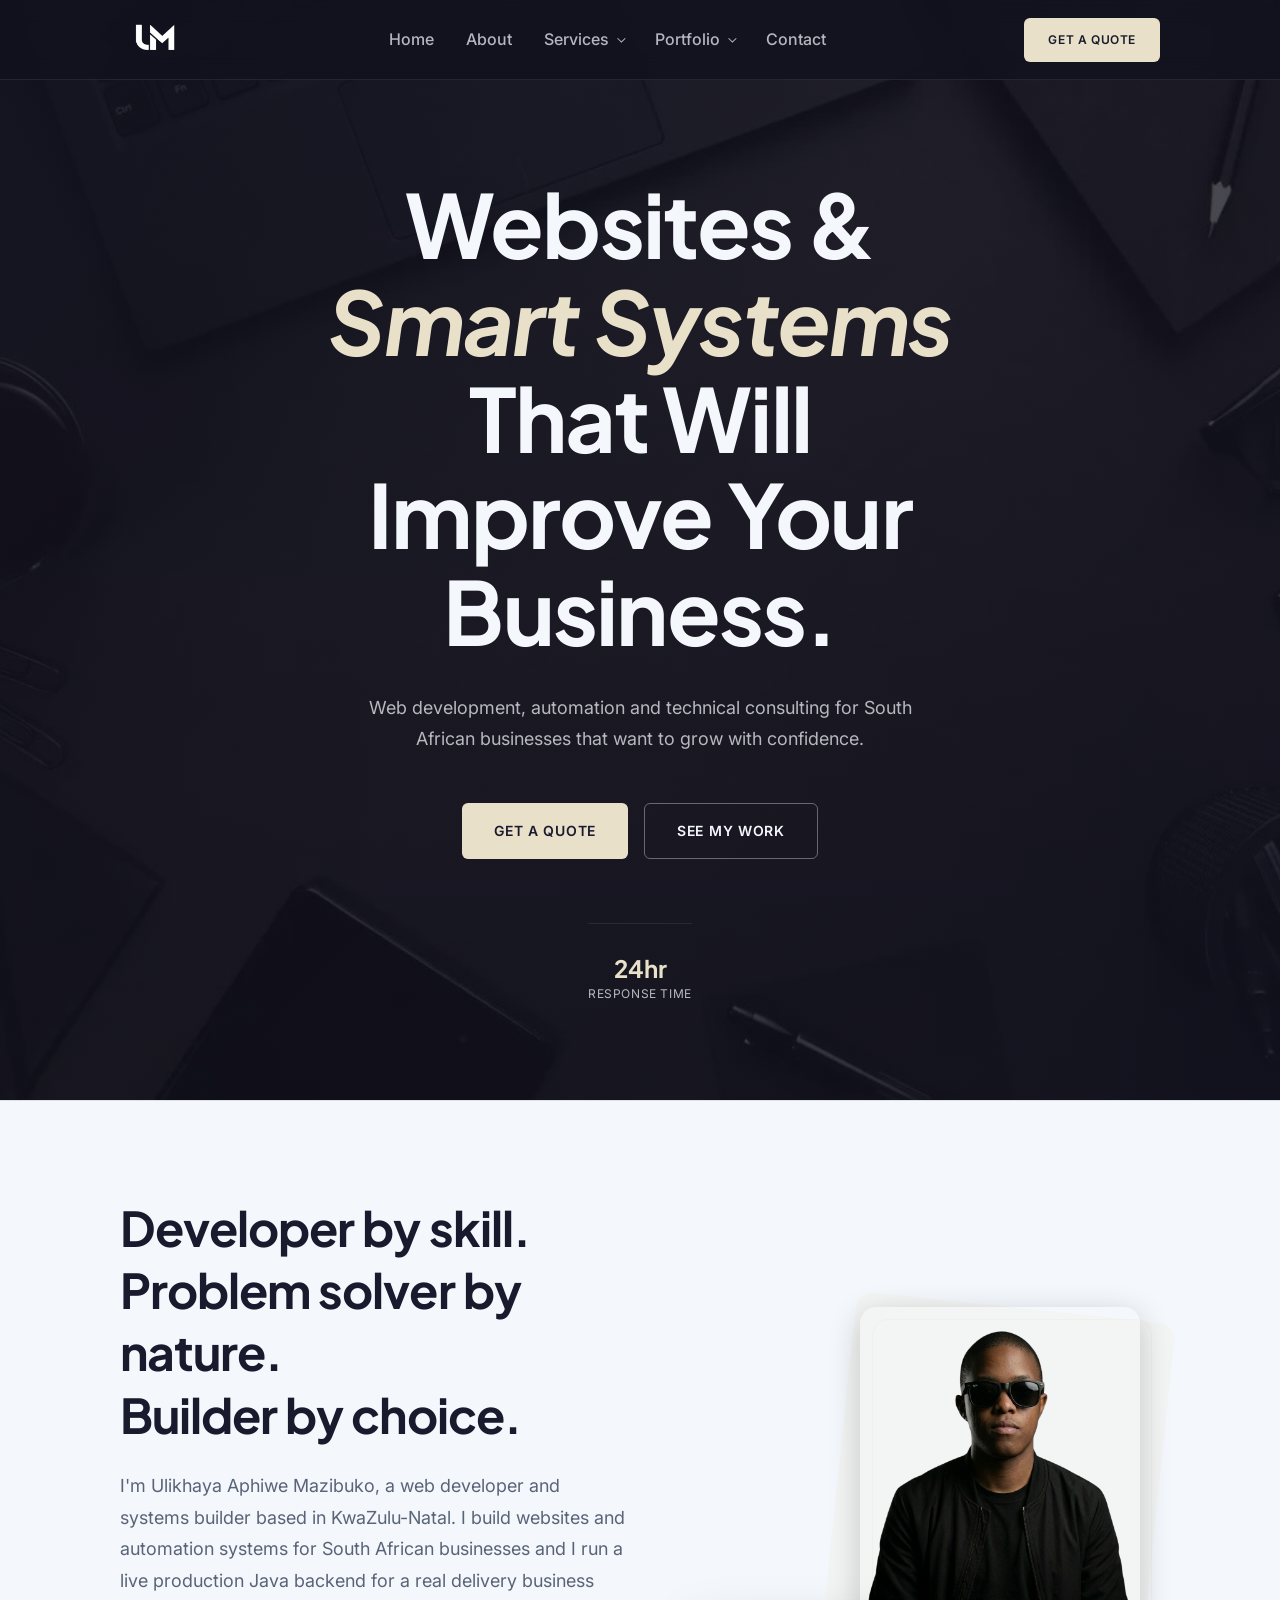
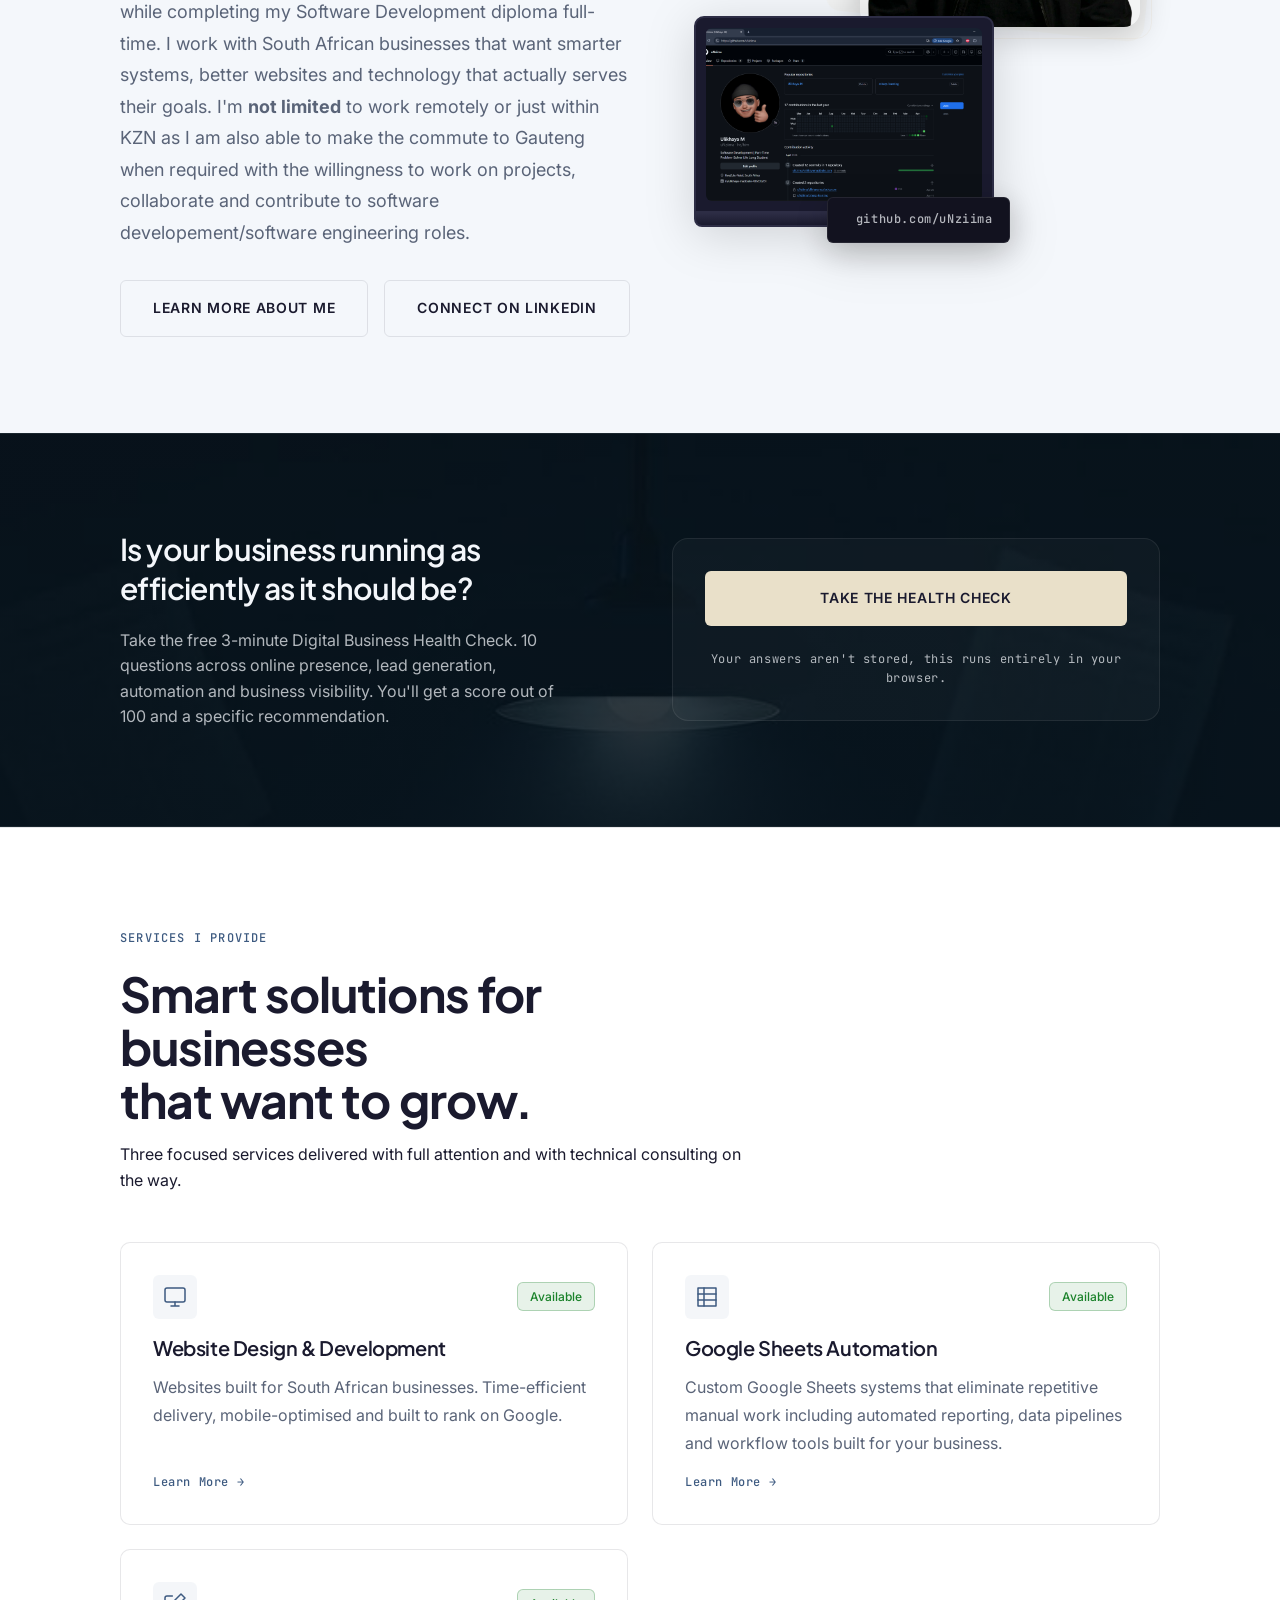
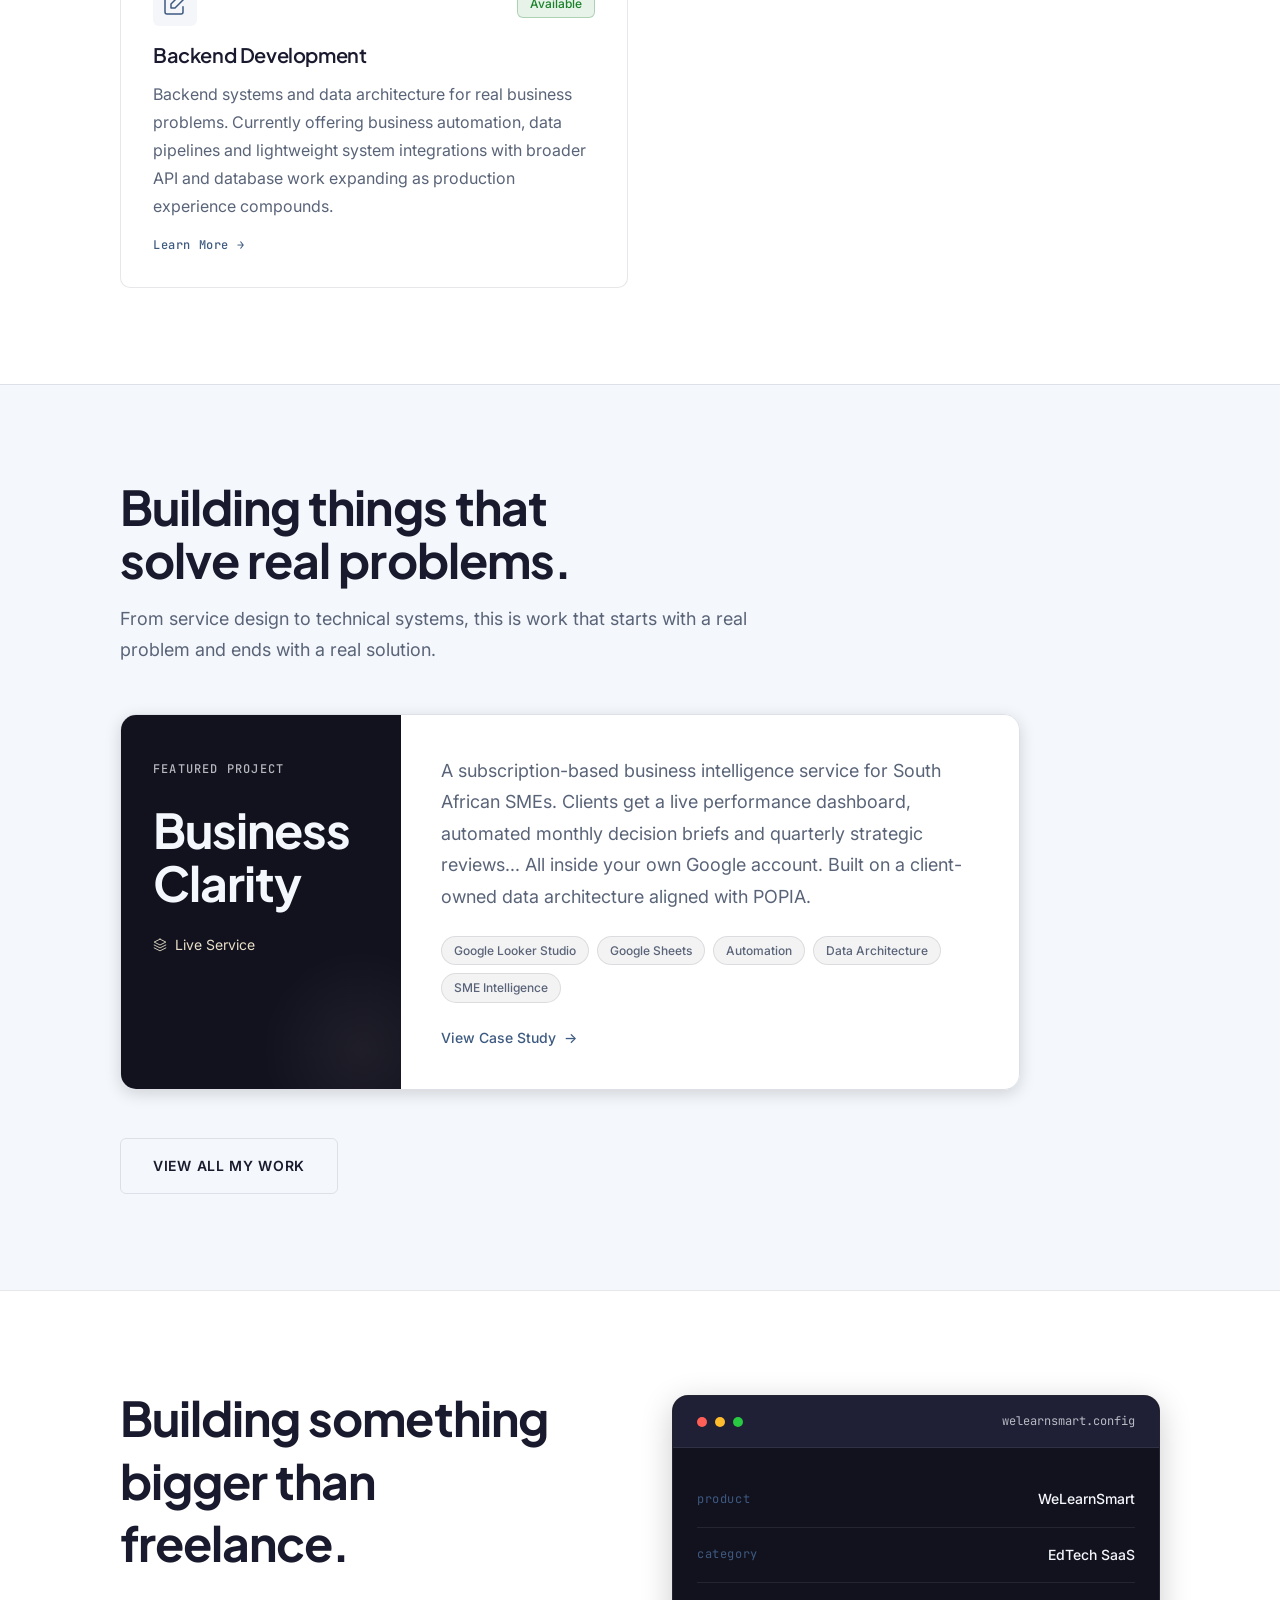
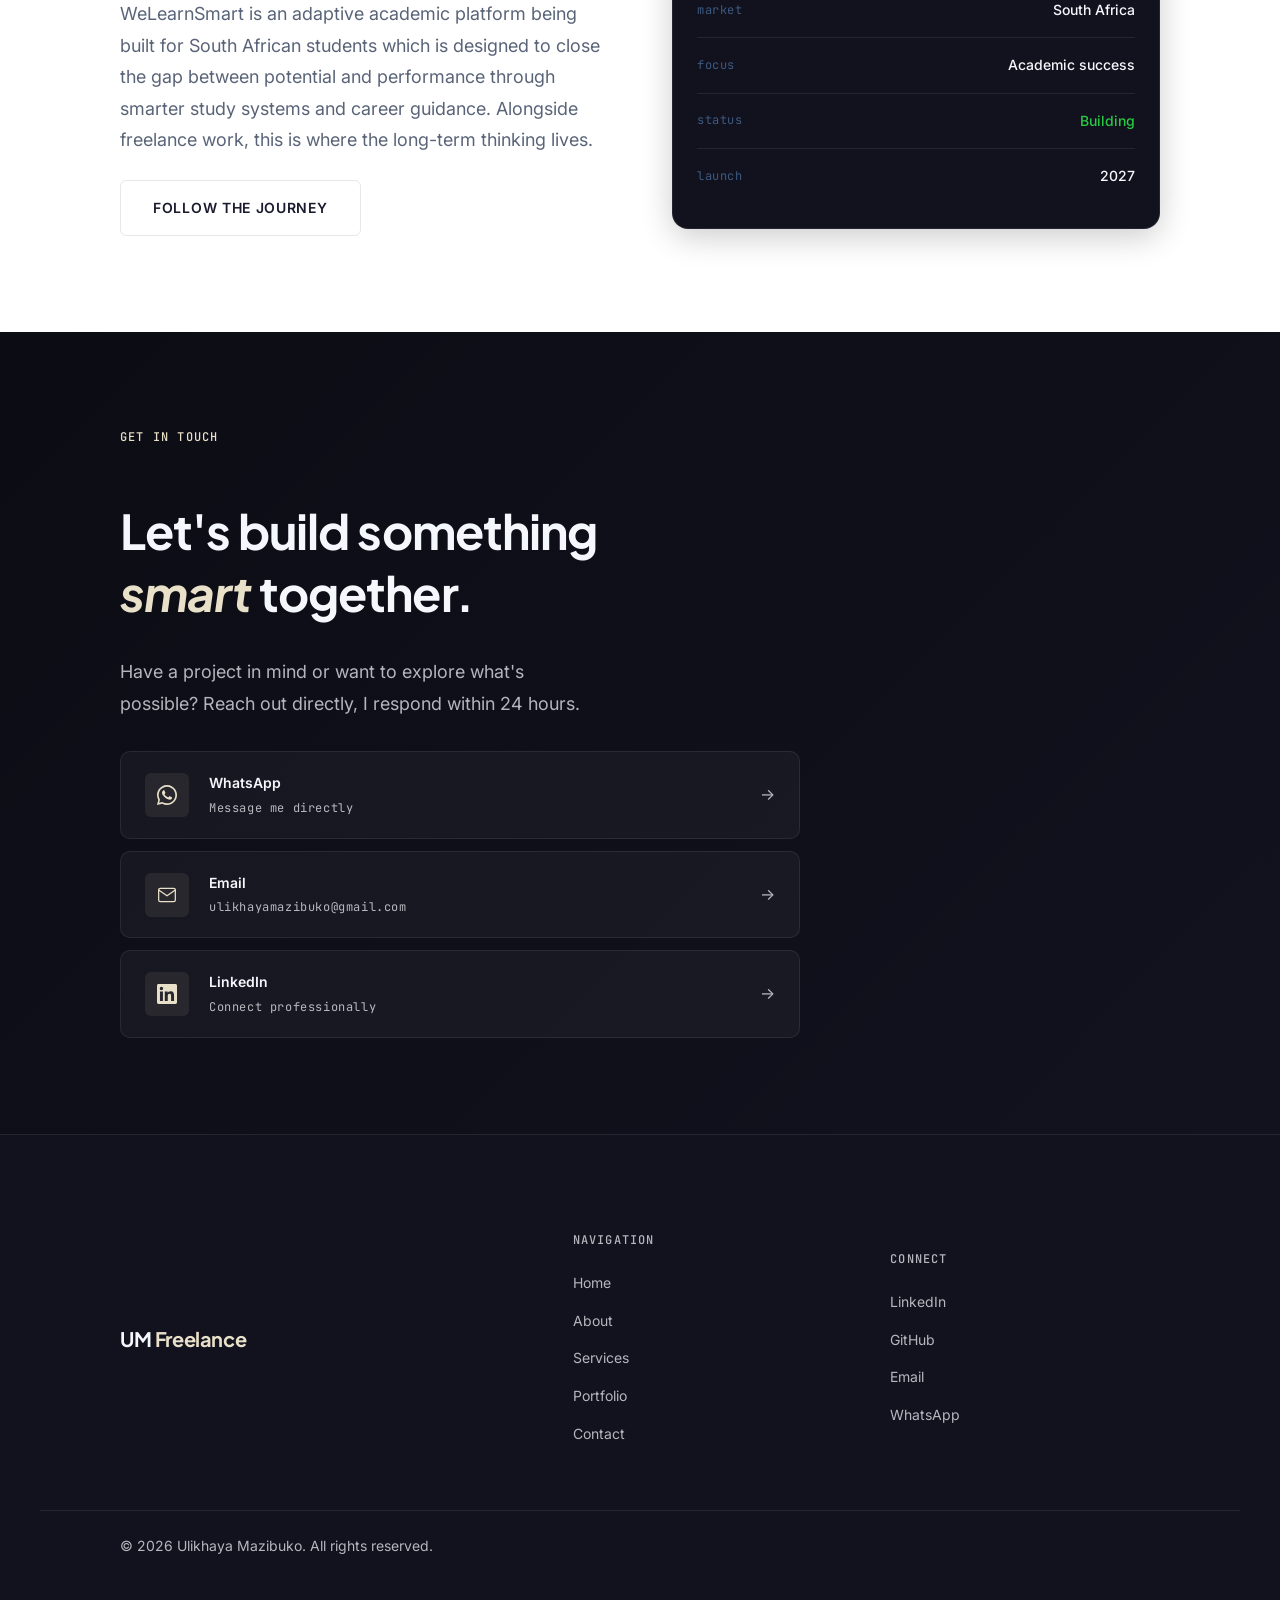
==== commit 6b683723: "Ijust polished the website" ====
--- a/index.html
+++ b/index.html
@@ -185,12 +185,6 @@
 
         </div>
     </li>
-
-    <!-- Startup — no dropdown for now -->
-    <li class="nav-item no-drop">
-        <a href="#startup">Startup</a>
-    </li>
-
     <!-- Contact — no dropdown -->
     <li class="nav-item no-drop">
         <a href="#contact">Contact</a>
@@ -218,7 +212,6 @@
             <li><a href="#about" class="nav-mobile-link">About</a></li>
             <li><a href="services.html" class="nav-mobile-link">Services</a></li>
             <li><a href="portfolio.html" class="nav-mobile-link">Portfolio</a></li>
-            <li><a href="#startup" class="nav-mobile-link">Startup</a></li>
             <li><a href="#contact" class="nav-mobile-link">Contact</a></li>
             <li><a href="#contact" class="btn btn-primary mt-6">Get a Quote</a></li>
         </ul>
@@ -262,11 +255,6 @@
                 <span class="hero-stat-number">24hr</span>
                 <span class="hero-stat-label text-on-dark-muted">Response time</span>
             </div>
-            <div class="hero-divider"></div>
-            <div class="hero-stat">
-                <span class="hero-stat-number">ZA</span>
-                <span class="hero-stat-label text-on-dark-muted">Based & focused</span>
-            </div>
             </div>
 
         </div>
@@ -281,10 +269,6 @@
 
         <!-- Left — text content -->
         <div class="about-text">
-
-        <div class="section-label">
-            <span class="label">About Me</span>
-        </div>
 
         <h2 class="heading-lg about-headline">
             Developer by skill.<br />
@@ -384,9 +368,6 @@
     <div class="container hc-cta-container">
 
         <div class="hc-cta-left">
-        <div class="section-label">
-            <span class="label">Free Tool</span>
-        </div>
         <h2 class="heading-md hc-cta-headline text-on-dark">
             Is your business running as efficiently as it should be?
         </h2>
@@ -427,7 +408,7 @@
             Smart solutions for businesses<br />
             that want to grow.
         </h2>
-        <p class="body-lg services-subtext">
+        <p>
         Three focused services delivered with full attention and 
         with technical consulting on the way.
         </p>
@@ -548,43 +529,6 @@
 
     </div>
 
-    <!-- Card 4 — Coming Soon -->
-    <div class="service-card service-card--soon">
-
-    <!-- Top row — icon left, status right -->
-    <div class="service-card-top">
-        <div class="service-card-icon">
-        <svg width="24" height="24" viewBox="0 0 24 24" 
-            fill="none" stroke="currentColor" 
-            stroke-width="1.5" stroke-linecap="round" 
-            stroke-linejoin="round">
-            <circle cx="12" cy="12" r="10"/>
-            <path d="M12 8v4l3 3"/>
-        </svg>
-        </div>
-        <div class="service-card-status service-card-status--soon">
-        Coming Soon
-        </div>
-    </div>
-
-    <!-- Content -->
-    <div class="service-card-content">
-        <h3 class="heading-sm service-card-title">
-        Technical Consulting
-        </h3>
-        <p class="body-sm service-card-desc">
-        Architecture planning, technology decisions and system 
-        design advice. Building toward this as hands-on 
-        experience compounds.
-        </p>
-    </div>
-
-    <span class="service-card-link service-card-link--disabled">
-        Coming Soon
-    </span>
-
-</div>
-
         </div>
 
     </div>
@@ -595,83 +539,9 @@
     ============================================ -->
     <section class="portfolio surface-light" id="portfolio">
     <div class="container portfolio-container">
-        <div class="portfolio-bg-icons" aria-hidden="true">
-  <!-- Java -->
-  <div class="portfolio-bg-icon portfolio-bg-icon--1">
-    <svg viewBox="0 0 24 24" fill="none" stroke="currentColor"
-         stroke-width="1" stroke-linecap="round">
-      <path d="M8.851 18.56s-.917.534.653.714c1.902.218 2.874.187 
-               4.969-.211 0 0 .552.346 1.321.646-4.699 2.013-10.633
-               -.118-6.943-1.149M8.276 15.933s-1.028.761.542.924c
-               2.032.209 3.636.227 6.413-.308 0 0 .384.389.987.602
-               -5.679 1.661-12.007.13-7.942-1.218"/>
-      <path d="M13.116 11.475c1.158 1.333-.304 2.533-.304 2.533s
-               2.939-1.518 1.589-3.418c-1.261-1.772-2.228-2.652 
-               3.007-5.688 0-.001-8.216 2.051-4.292 6.573"/>
-      <path d="M19.33 20.504s.679.559-.747.991c-2.712.822-11.288
-               1.069-13.669.033-.856-.373.75-.89 1.254-.998.527-.114
-               .828-.093.828-.093-.953-.671-6.156 1.317-2.643 1.887
-               9.58 1.553 17.462-.7 14.977-1.82M9.292 13.21s-4.362 
-               1.036-1.544 1.412c1.189.159 3.561.123 5.772-.062 1.806
-               -.152 3.618-.477 3.618-.477s-.637.272-1.098.587c-4.429
-               1.165-12.981.623-10.522-.568 2.082-1.006 3.774-.892 
-               3.774-.892M17.116 17.584c4.503-2.34 2.421-4.589.968
-               -4.285-.355.074-.515.138-.515.138s.132-.207.385-.297
-               c2.875-1.011 5.086 2.981-.928 4.562 0-.001.07-.062.09
-               -.118M13.401 0s2.494 2.494-2.365 6.33c-3.896 3.077
-               -.888 4.832-.001 6.836-2.274-2.053-3.943-3.858-2.824
-               -5.539 1.644-2.469 6.197-3.665 5.19-7.627"/>
-      <path d="M9.734 23.924c4.322.277 10.959-.153 11.116-2.198 0 0
-               -.302.775-3.572 1.391-3.688.694-8.239.613-10.937.168 
-               0-.001.553.457 3.393.639"/>
-    </svg>
-  </div>
-
-  <!-- Database -->
-  <div class="portfolio-bg-icon portfolio-bg-icon--2">
-    <svg viewBox="0 0 24 24" fill="none" stroke="currentColor"
-         stroke-width="1" stroke-linecap="round" stroke-linejoin="round">
-      <ellipse cx="12" cy="5" rx="9" ry="3"/>
-      <path d="M21 12c0 1.66-4 3-9 3s-9-1.34-9-3"/>
-      <path d="M3 5v14c0 1.66 4 3 9 3s9-1.34 9-3V5"/>
-    </svg>
-  </div>
-
-  <!-- Code brackets -->
-  <div class="portfolio-bg-icon portfolio-bg-icon--3">
-    <svg viewBox="0 0 24 24" fill="none" stroke="currentColor"
-         stroke-width="1" stroke-linecap="round" stroke-linejoin="round">
-      <polyline points="16 18 22 12 16 6"/>
-      <polyline points="8 6 2 12 8 18"/>
-    </svg>
-  </div>
-
-  <!-- API/layers -->
-  <div class="portfolio-bg-icon portfolio-bg-icon--4">
-    <svg viewBox="0 0 24 24" fill="none" stroke="currentColor"
-         stroke-width="1" stroke-linecap="round" stroke-linejoin="round">
-      <polygon points="12 2 2 7 12 12 22 7 12 2"/>
-      <polyline points="2 17 12 22 22 17"/>
-      <polyline points="2 12 12 17 22 12"/>
-    </svg>
-  </div>
-
-  <!-- Terminal -->
-  <div class="portfolio-bg-icon portfolio-bg-icon--5">
-    <svg viewBox="0 0 24 24" fill="none" stroke="currentColor"
-         stroke-width="1" stroke-linecap="round" stroke-linejoin="round">
-      <polyline points="4 17 10 11 4 5"/>
-      <line x1="12" y1="19" x2="20" y2="19"/>
-    </svg>
-  </div>
-
-</div>
 
         <!-- Header -->
         <div class="portfolio-header">
-        <div class="section-label">
-            <span class="label">My Work</span>
-        </div>
         <h2 class="heading-lg portfolio-headline">
             Building things that<br />
             solve real problems.
@@ -704,7 +574,7 @@
                 </svg>
                 <span class="body-sm">Live Service</span>
             </div>
-            <div class="portfolio-featured-number">01</div>
+            
         </div>
 
         <!-- Right light panel — detail -->
@@ -752,11 +622,6 @@
 
             <!-- Left — text content -->
             <div class="startup-content">
-
-            <div class="section-label">
-                <span class="label">In Development</span>
-            </div>
-
             <h2 class="heading-lg startup-headline">
                 Building something<br />
                 bigger than freelance.
@@ -948,7 +813,6 @@
                 <li><a href="#about" class="footer-link">About</a></li>
                 <li><a href="services.html" class="footer-link">Services</a></li>
                 <li><a href="portfolio.html" class="footer-link">Portfolio</a></li>
-                <li><a href="#startup" class="footer-link">Startup</a></li>
                 <li><a href="#contact" class="footer-link">Contact</a></li>
             </ul>
             </div>
--- a/css/variables.css
+++ b/css/variables.css
@@ -94,8 +94,9 @@
     --max-width: 1200px;
     --nav-height: 80px;
 
-    /* Section padding */
-    --section-padding-y: var(--space-24);
+    /* Section padding — two tempos */
+    --section-padding-y: var(--space-24);       /* narrative: 96px */
+    --section-padding-y-tight: var(--space-12); /* commercial: 48px */
     --section-padding-x: var(--space-20);
 
     /* ============================================
--- a/css/style.css
+++ b/css/style.css
@@ -96,32 +96,19 @@
     .surface-light { background-color: var(--color-surface-light); }
     .surface-white { background-color: var(--color-surface-white); }
 
+    .section-tight {
+    padding-block: var(--section-padding-y-tight);
+    }
+
    /* ============================================
-    SECTION LABEL — Pill Tag
+    SECTION LABEL
     ============================================ */
 
     .section-label {
     display: inline-flex;
     align-items: center;
     gap: var(--space-2);
-    margin-bottom: var(--space-6);
-    padding: var(--space-1) var(--space-4);
-    border-radius: var(--radius-full);
-    border: 1px solid rgba(233, 224, 201, 0.2);
-    background-color: rgba(233, 224, 201, 0.05);
-    }
-
-    /* Remove old pseudo-elements entirely */
-    .section-label::before,
-    .section-label::after {
-    display: none;
-    }
-
-    /* Light section overrides */
-    .surface-light .section-label,
-    .surface-white .section-label {
-    border-color: rgba(144, 164, 194, 0.3);
-    background-color: rgba(144, 164, 194, 0.06);
+    margin-bottom: var(--space-5);
     }
 
     .surface-light .section-label .label,
@@ -272,7 +259,7 @@
         --text-7xl: 2.5rem;
         --text-6xl: 2.25rem;
         --text-5xl: 2rem;
-        --section-padding-y: var(--space-16);
+        --section-padding-y-tight: var(--space-12);
     }
 }
     /* ============================================
@@ -1123,6 +1110,7 @@
     .service-card-desc {
     color: var(--color-text-on-light-muted);
     line-height: var(--leading-relaxed);
+    font-size: var(--text-base);
     }
 
     /* Link */
@@ -1150,6 +1138,12 @@
     .services-cta {
     display: flex;
     justify-content: flex-start;
+    }
+
+    /* style.css — near the services block */
+    .services-note {
+    margin-top: var(--space-6);
+    max-width: 46ch;
     }
 
     /* ============================================
@@ -1265,21 +1259,6 @@
     color: var(--color-accent);
     }
 
-    /* Large number — decorative bottom left */
-    .portfolio-featured-number {
-    font-family: var(--font-heading);
-    font-size: 7rem;
-    font-weight: var(--weight-bold);
-    color: rgba(255, 255, 255, 0.04);
-    line-height: 1;
-    position: absolute;
-    bottom: var(--space-4);
-    left: var(--space-6);
-    letter-spacing: var(--tracking-tight);
-    pointer-events: none;
-    user-select: none;
-    }
-
     /* Right — light detail panel */
     .portfolio-featured-right {
     background-color: var(--color-surface-white);
@@ -1369,10 +1348,6 @@
         padding: var(--space-8) var(--space-6);
     }
 
-    .portfolio-featured-number {
-        font-size: 5rem;
-    }
-
     .portfolio-featured-right {
         padding: var(--space-6);
     }
@@ -1392,69 +1367,6 @@
   overflow: hidden;
 }
 
-.portfolio-bg-icons {
-  position: absolute;
-  inset: 0;
-  pointer-events: none;
-  z-index: 0;
-}
-
-.portfolio-container {
-  position: relative;
-  z-index: 1;
-}
-
-.portfolio-bg-icon {
-  position: absolute;
-  opacity: 0.045;
-  color: var(--color-text-on-light);
-}
-
-.portfolio-bg-icon svg {
-  width: 100%;
-  height: 100%;
-}
-
-/* Position each icon individually */
-.portfolio-bg-icon--1 {
-  width: 120px;
-  height: 120px;
-  top: 8%;
-  right: 6%;
-  transform: rotate(-12deg);
-}
-
-.portfolio-bg-icon--2 {
-  width: 80px;
-  height: 80px;
-  top: 45%;
-  right: 18%;
-  transform: rotate(8deg);
-}
-
-.portfolio-bg-icon--3 {
-  width: 100px;
-  height: 100px;
-  bottom: 10%;
-  right: 8%;
-  transform: rotate(-6deg);
-}
-
-.portfolio-bg-icon--4 {
-  width: 70px;
-  height: 70px;
-  top: 20%;
-  right: 35%;
-  transform: rotate(15deg);
-}
-
-.portfolio-bg-icon--5 {
-  width: 90px;
-  height: 90px;
-  bottom: 20%;
-  right: 30%;
-  transform: rotate(-10deg);
-}
 
 /* ============================================
    STARTUP SECTION
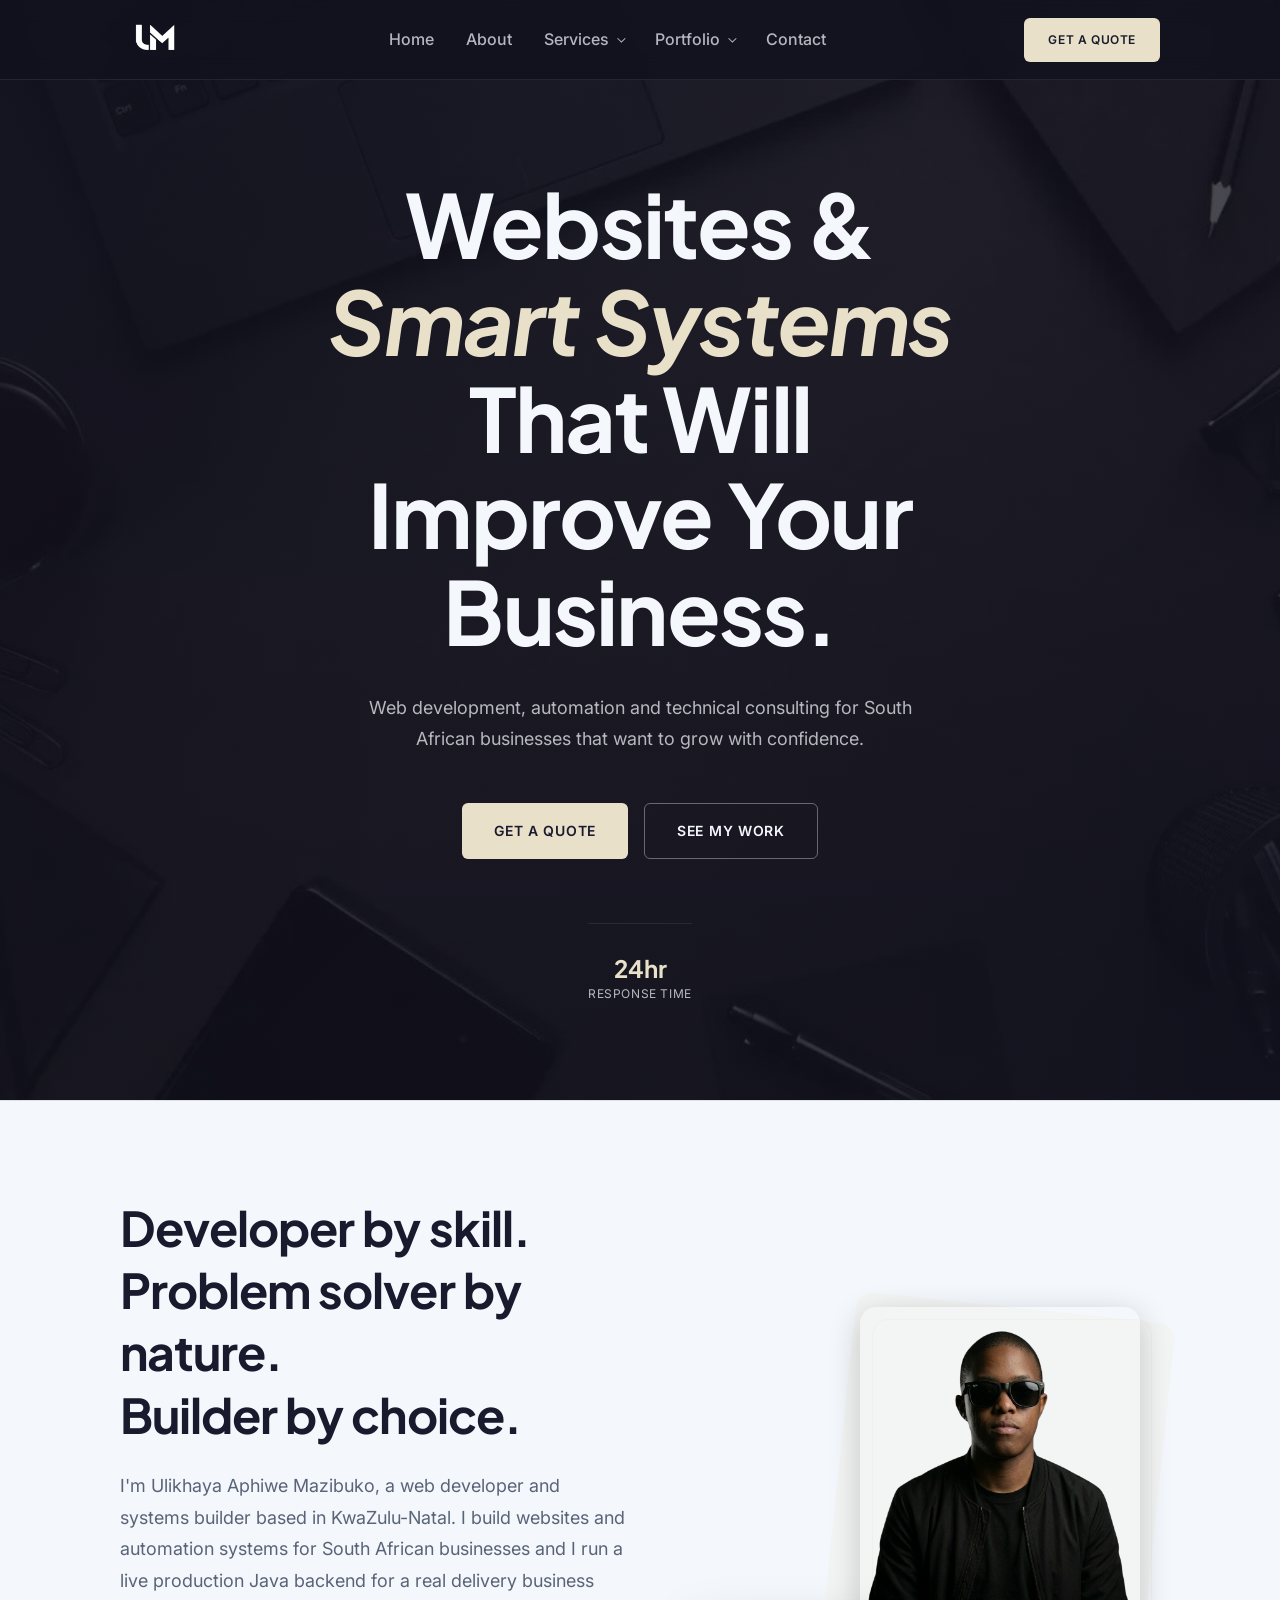
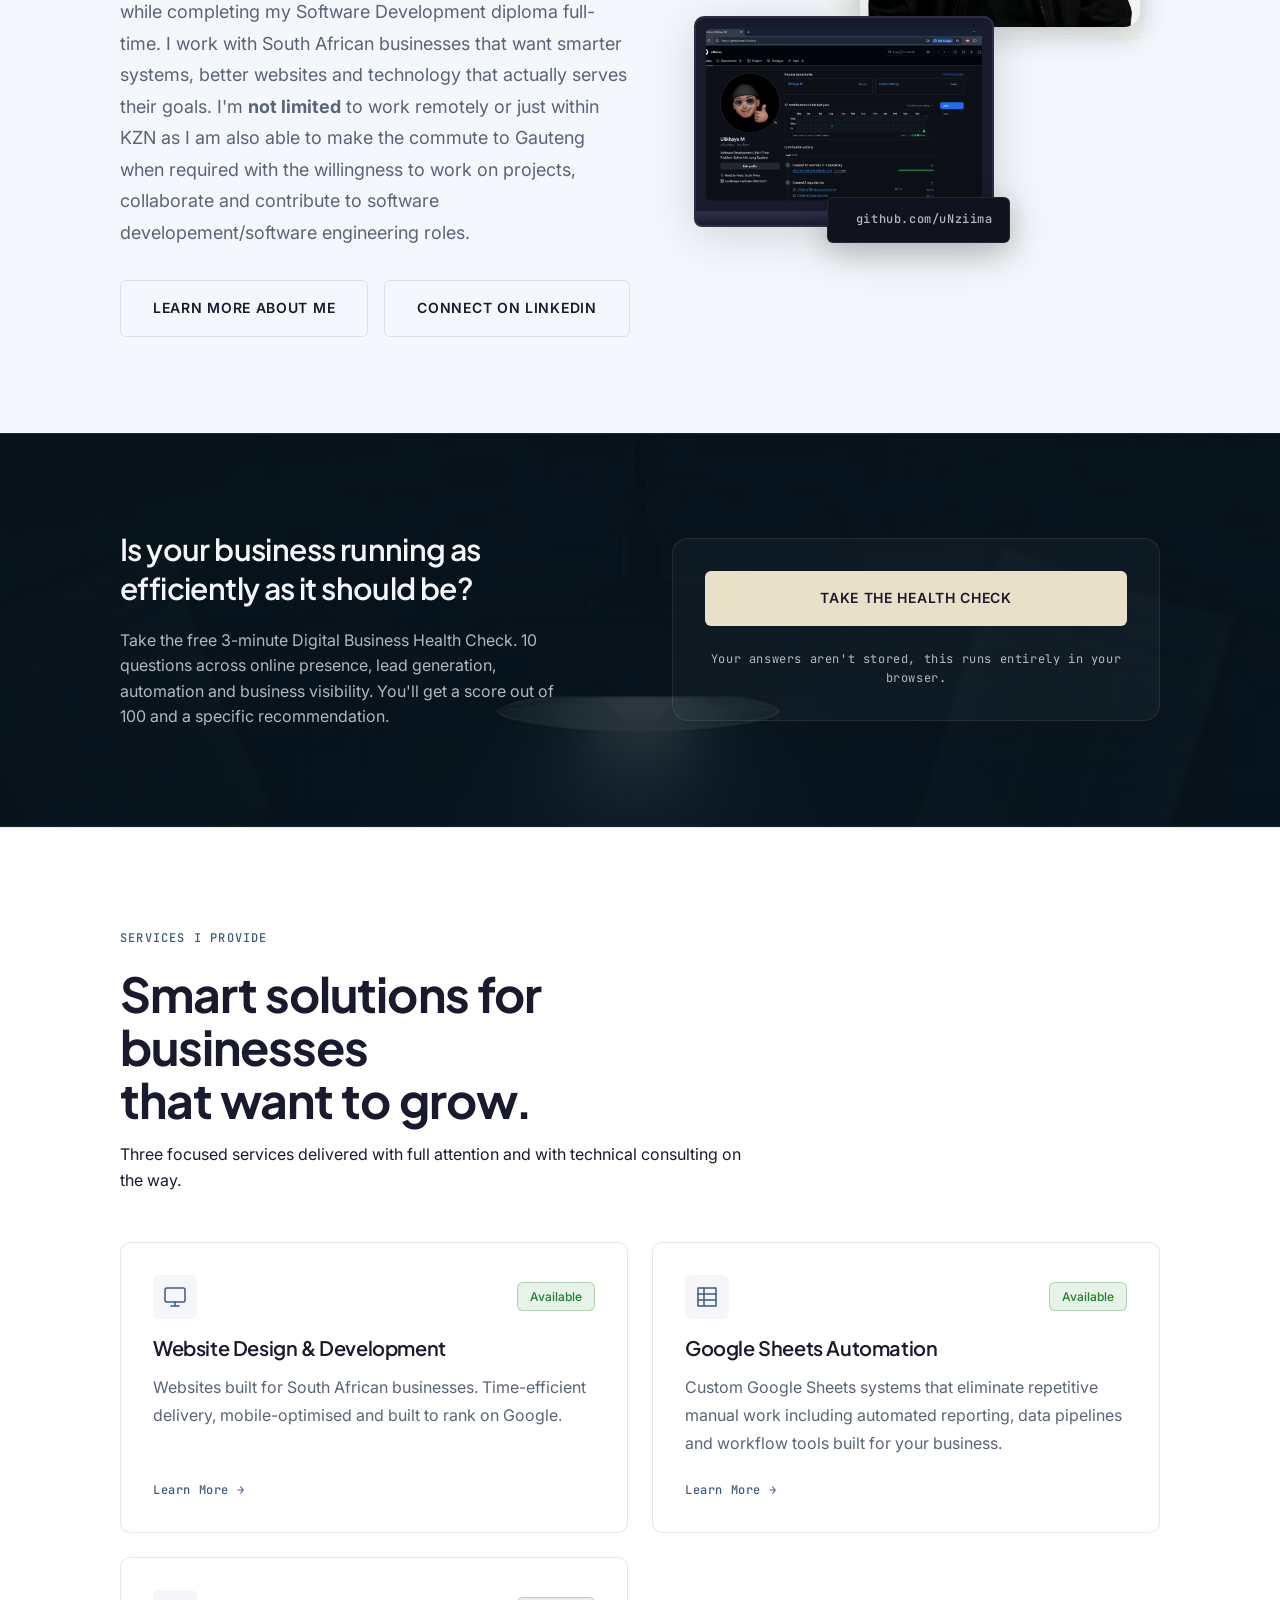
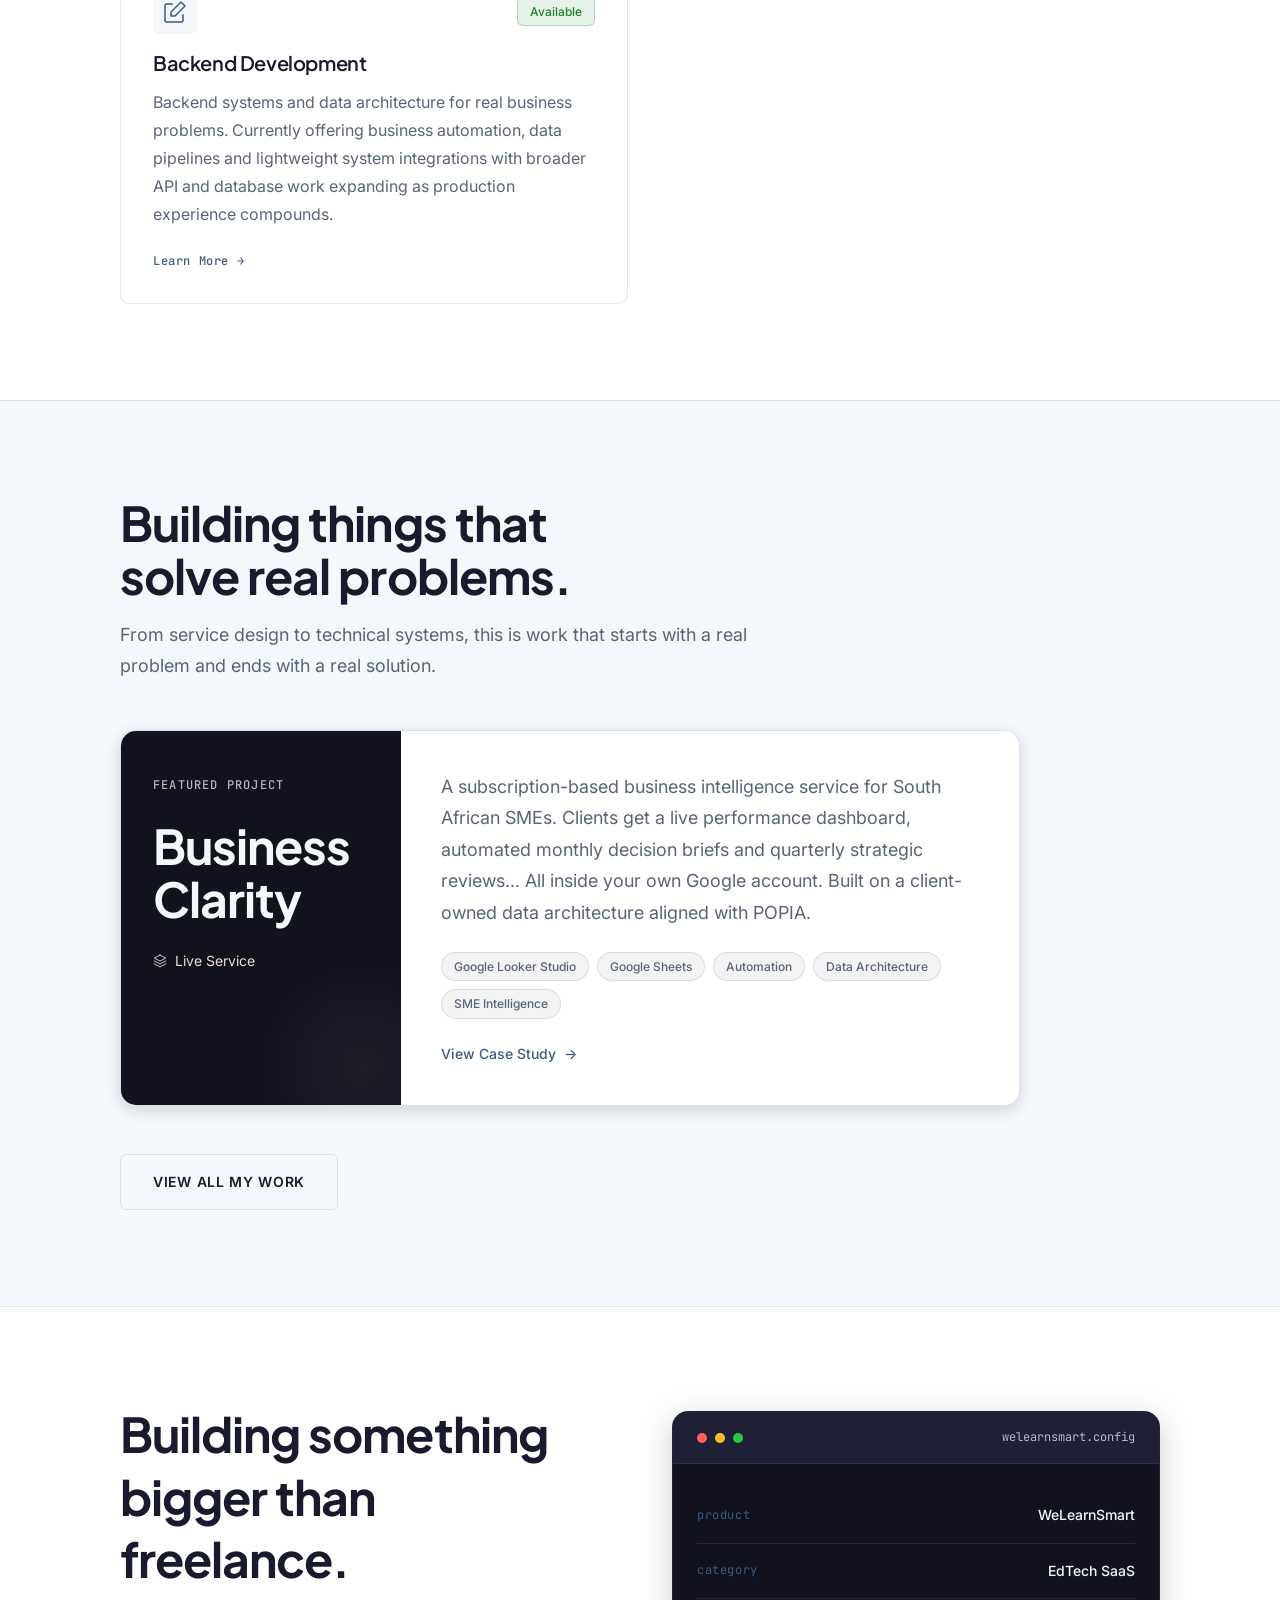
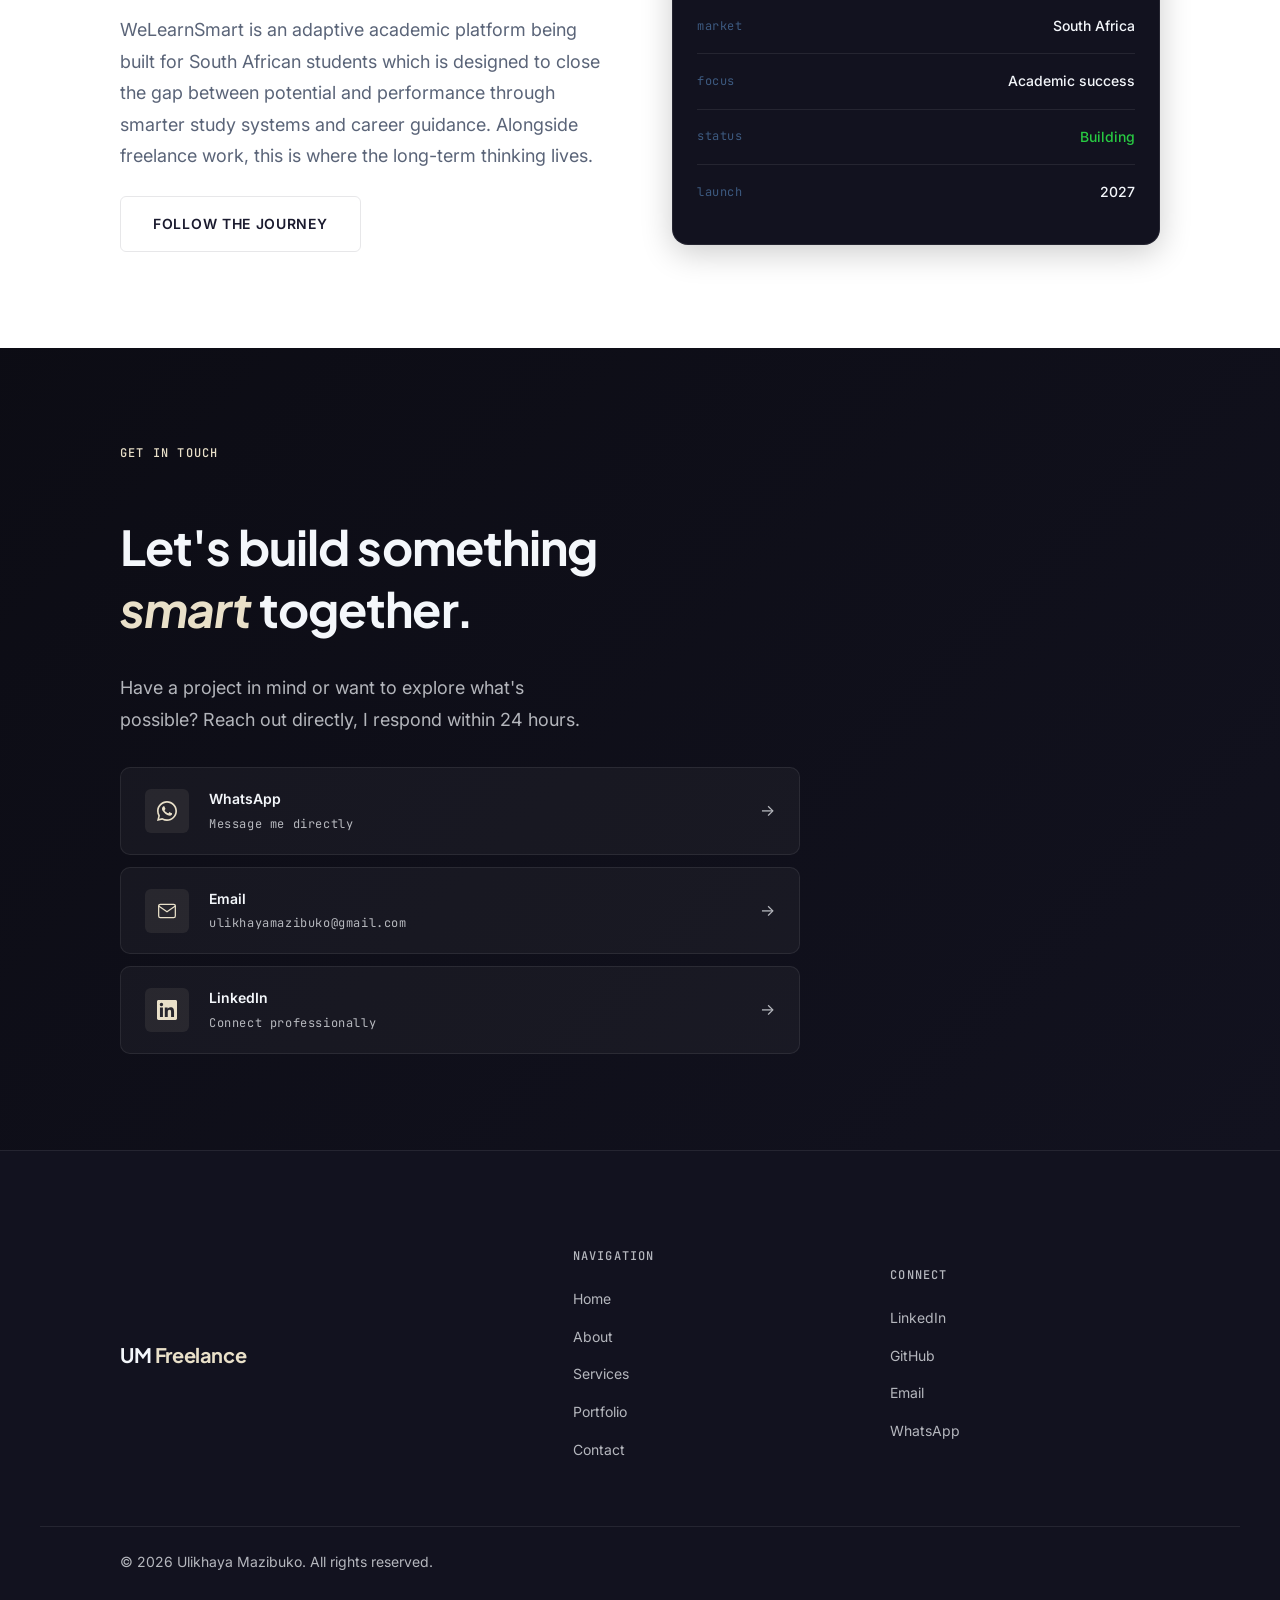
==== commit 0b9b52d3: "fix: video trigger button styling and placement - Replace oversized pill button with minimal inline " ====
--- a/index.html
+++ b/index.html
@@ -448,10 +448,21 @@
         </p>
     </div>
 
-    <a href="services.html#website-design" 
-        class="service-card-link">
+    <div class="service-card-footer">
+    <a href="services.html#website-design" class="service-card-link">
         Learn More →
     </a>
+    <button class="video-trigger"
+            data-video="PLACEHOLDER"
+            data-video-caption="Website Design &amp; Development — 90 second explainer">
+        <span class="video-trigger-icon">
+        <svg width="7" height="7" viewBox="0 0 24 24" fill="currentColor">
+            <polygon points="5 3 19 12 5 21 5 3"/>
+        </svg>
+        </span>
+        Watch
+    </button>
+    </div>
 
     </div>
 
@@ -486,10 +497,21 @@
         </p>
     </div>
 
-    <a href="services.html#google-sheets-automation" 
-        class="service-card-link">
+    <div class="service-card-footer">
+    <a href="services.html#google-sheets-automation" class="service-card-link">
         Learn More →
     </a>
+    <button class="video-trigger"
+            data-video="PLACEHOLDER"
+            data-video-caption="Google Sheets Automation — 90 second explainer">
+        <span class="video-trigger-icon">
+        <svg width="7" height="7" viewBox="0 0 24 24" fill="currentColor">
+            <polygon points="5 3 19 12 5 21 5 3"/>
+        </svg>
+        </span>
+        Watch
+    </button>
+    </div>
 
     </div>
 
@@ -523,9 +545,21 @@
         </p>
     </div>
 
+    <div class="service-card-footer">
     <a href="services.html#backend-development" class="service-card-link">
         Learn More →
     </a>
+    <button class="video-trigger"
+            data-video="PLACEHOLDER"
+            data-video-caption="Backend Development — 90 second explainer">
+        <span class="video-trigger-icon">
+        <svg width="7" height="7" viewBox="0 0 24 24" fill="currentColor">
+            <polygon points="5 3 19 12 5 21 5 3"/>
+        </svg>
+        </span>
+        Watch
+    </button>
+    </div>
 
     </div>
 
@@ -866,6 +900,7 @@
     </button>
 
     <script src="js/main.js"></script>
+    <script src="js/video-lightbox.js"></script>
 
 
     </body>
--- a/css/style.css
+++ b/css/style.css
@@ -2116,4 +2116,185 @@
   display: block;
   border: 0;
   outline: 0;
+}
+
+/* ============================================
+   VIDEO LIGHTBOX
+============================================ */
+
+body.vl-open { overflow: hidden; }
+
+.vl-modal {
+  position: fixed;
+  inset: 0;
+  z-index: 600;
+  display: flex;
+  align-items: center;
+  justify-content: center;
+  padding: var(--space-6);
+  opacity: 0;
+  pointer-events: none;
+  transition: opacity var(--transition-base);
+}
+
+.vl-modal.open {
+  opacity: 1;
+  pointer-events: all;
+}
+
+.vl-overlay {
+  position: absolute;
+  inset: 0;
+  background-color: rgba(8, 8, 14, 0.92);
+  backdrop-filter: blur(6px);
+  -webkit-backdrop-filter: blur(6px);
+}
+
+.vl-panel {
+  position: relative;
+  z-index: 1;
+  width: 100%;
+  max-width: 900px;
+  display: flex;
+  flex-direction: column;
+  gap: var(--space-4);
+  transform: scale(0.97);
+  transition: transform var(--transition-base);
+}
+
+.vl-modal.open .vl-panel {
+  transform: scale(1);
+}
+
+.vl-frame-wrap {
+  position: relative;
+  width: 100%;
+  aspect-ratio: 16 / 9;
+  border-radius: var(--radius-xl);
+  overflow: hidden;
+  background-color: #000;
+  box-shadow: var(--shadow-lg);
+}
+
+.vl-frame {
+  position: absolute;
+  inset: 0;
+  width: 100%;
+  height: 100%;
+  border: none;
+}
+
+.vl-close {
+  position: absolute;
+  top: calc(var(--space-12) * -1);
+  right: 0;
+  width: 40px;
+  height: 40px;
+  display: flex;
+  align-items: center;
+  justify-content: center;
+  background-color: rgba(255,255,255,0.08);
+  border: 1px solid var(--color-border-dark);
+  border-radius: var(--radius-md);
+  color: var(--color-text-on-dark);
+  transition: background-color var(--transition-fast),
+              border-color var(--transition-fast);
+  z-index: 2;
+}
+
+.vl-close:hover {
+  background-color: rgba(255,255,255,0.14);
+  border-color: var(--color-accent);
+  color: var(--color-accent);
+}
+
+.vl-caption {
+  font-family: var(--font-mono);
+  font-size: var(--text-xs);
+  color: var(--color-text-on-dark-muted);
+  letter-spacing: var(--tracking-wide);
+  text-align: center;
+}
+
+/* ============================================
+   VIDEO TRIGGER — minimal inline button
+============================================ */
+
+.video-trigger {
+  display: inline-flex;
+  align-items: center;
+  gap: var(--space-2);
+  padding: 0;
+  background: none;
+  border: none;
+  font-family: var(--font-body);
+  font-size: var(--text-xs);
+  font-weight: var(--weight-medium);
+  color: var(--color-text-on-light-muted);
+  cursor: pointer;
+  transition: color var(--transition-fast);
+  width: fit-content;
+}
+
+.video-trigger:hover {
+  color: var(--color-accent-hover);
+}
+
+.video-trigger-icon {
+  width: 16px;
+  height: 16px;
+  display: flex;
+  align-items: center;
+  justify-content: center;
+  border: 1px solid currentColor;
+  border-radius: 50%;
+  flex-shrink: 0;
+  transition: background-color var(--transition-fast),
+              color var(--transition-fast);
+}
+
+.video-trigger:hover .video-trigger-icon {
+  background-color: var(--color-accent-hover);
+  border-color: var(--color-accent-hover);
+  color: var(--color-surface-white);
+}
+
+/* Dark section variant */
+.surface-dark .video-trigger,
+.hero .video-trigger {
+  color: var(--color-text-on-dark-muted);
+}
+
+.surface-dark .video-trigger:hover,
+.hero .video-trigger:hover {
+  color: var(--color-accent);
+}
+
+.surface-dark .video-trigger:hover .video-trigger-icon,
+.hero .video-trigger:hover .video-trigger-icon {
+  background-color: var(--color-accent);
+  border-color: var(--color-accent);
+  color: var(--color-primary);
+}
+
+/* ── Responsive ── */
+@media (max-width: 768px) {
+  .vl-modal { padding: var(--space-4); }
+  .vl-close {
+    top: calc(var(--space-10) * -1);
+  }
+}
+
+/* Service card footer row */
+.service-card-footer {
+  display: flex;
+  align-items: center;
+  justify-content: space-between;
+  gap: var(--space-4);
+  margin-top: auto;
+  padding-top: var(--space-2);
+}
+
+.service-card-footer .service-card-link {
+  margin-top: 0;
 }
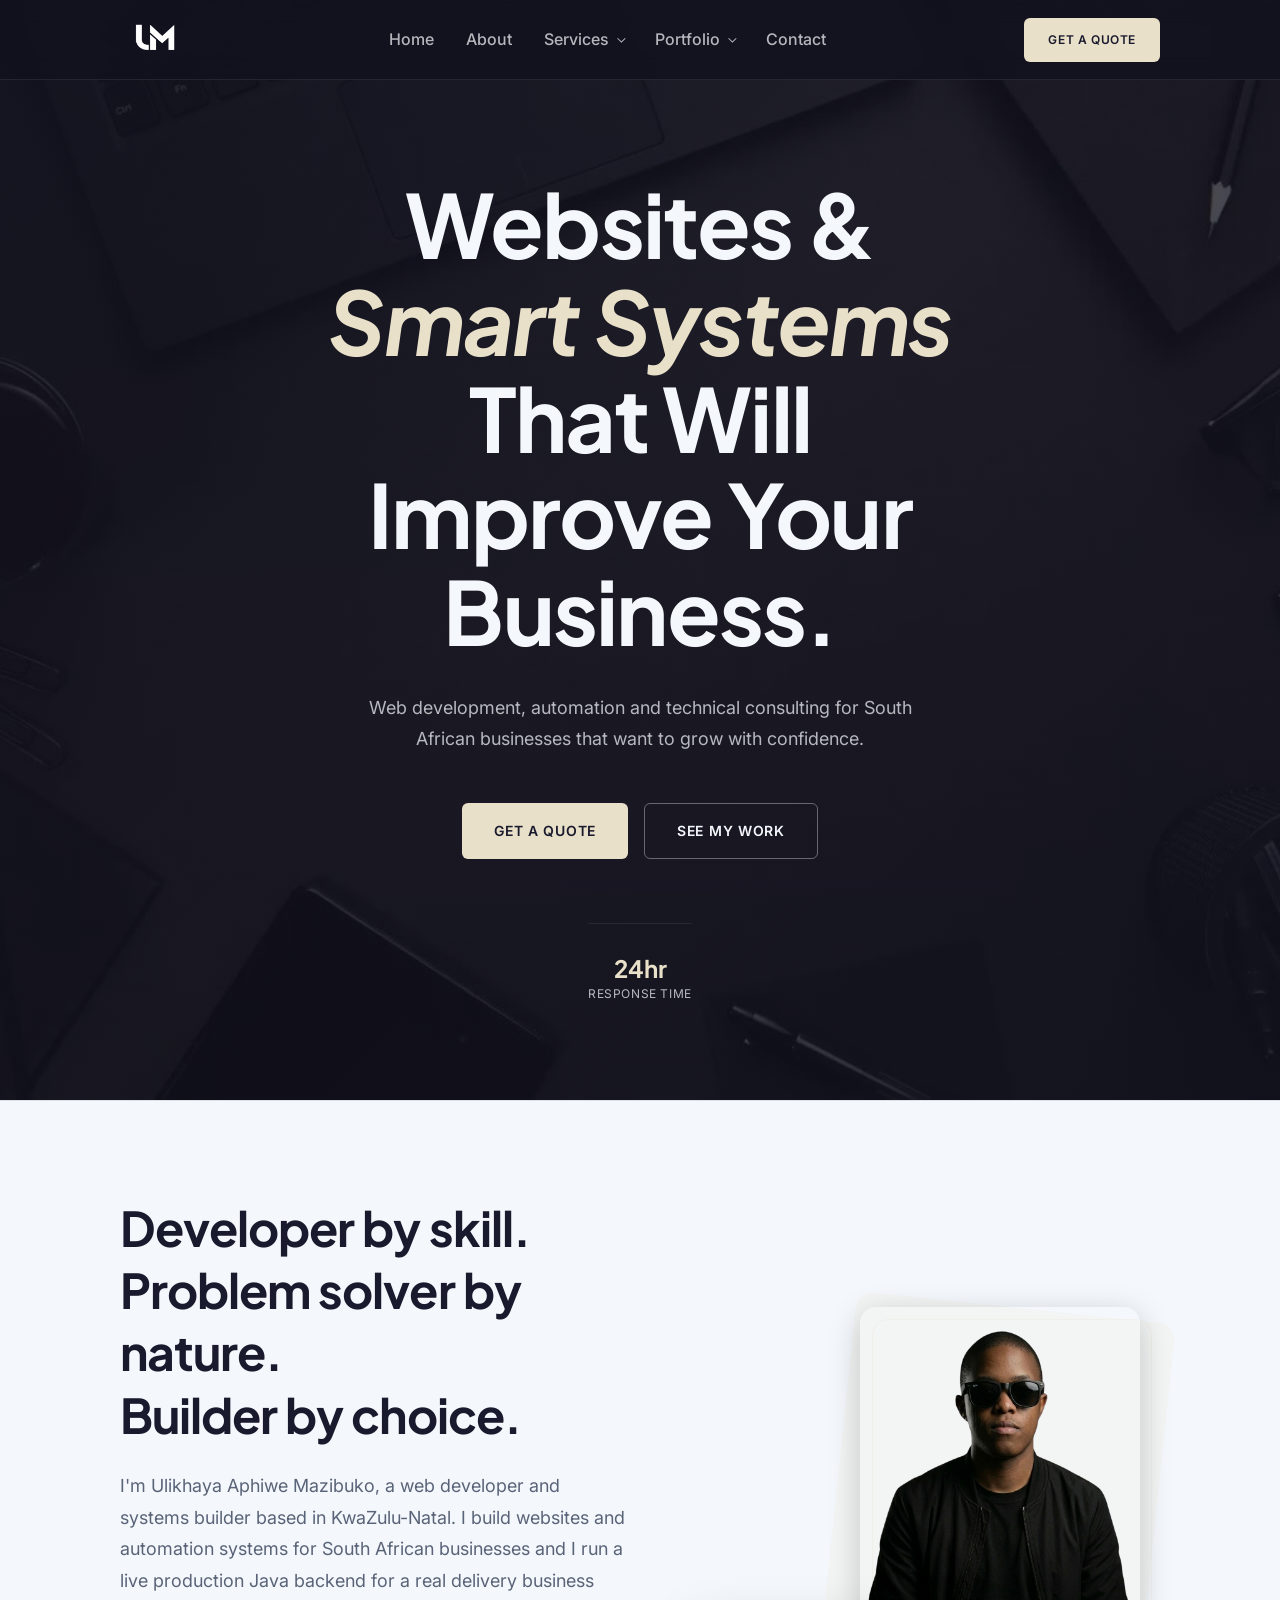
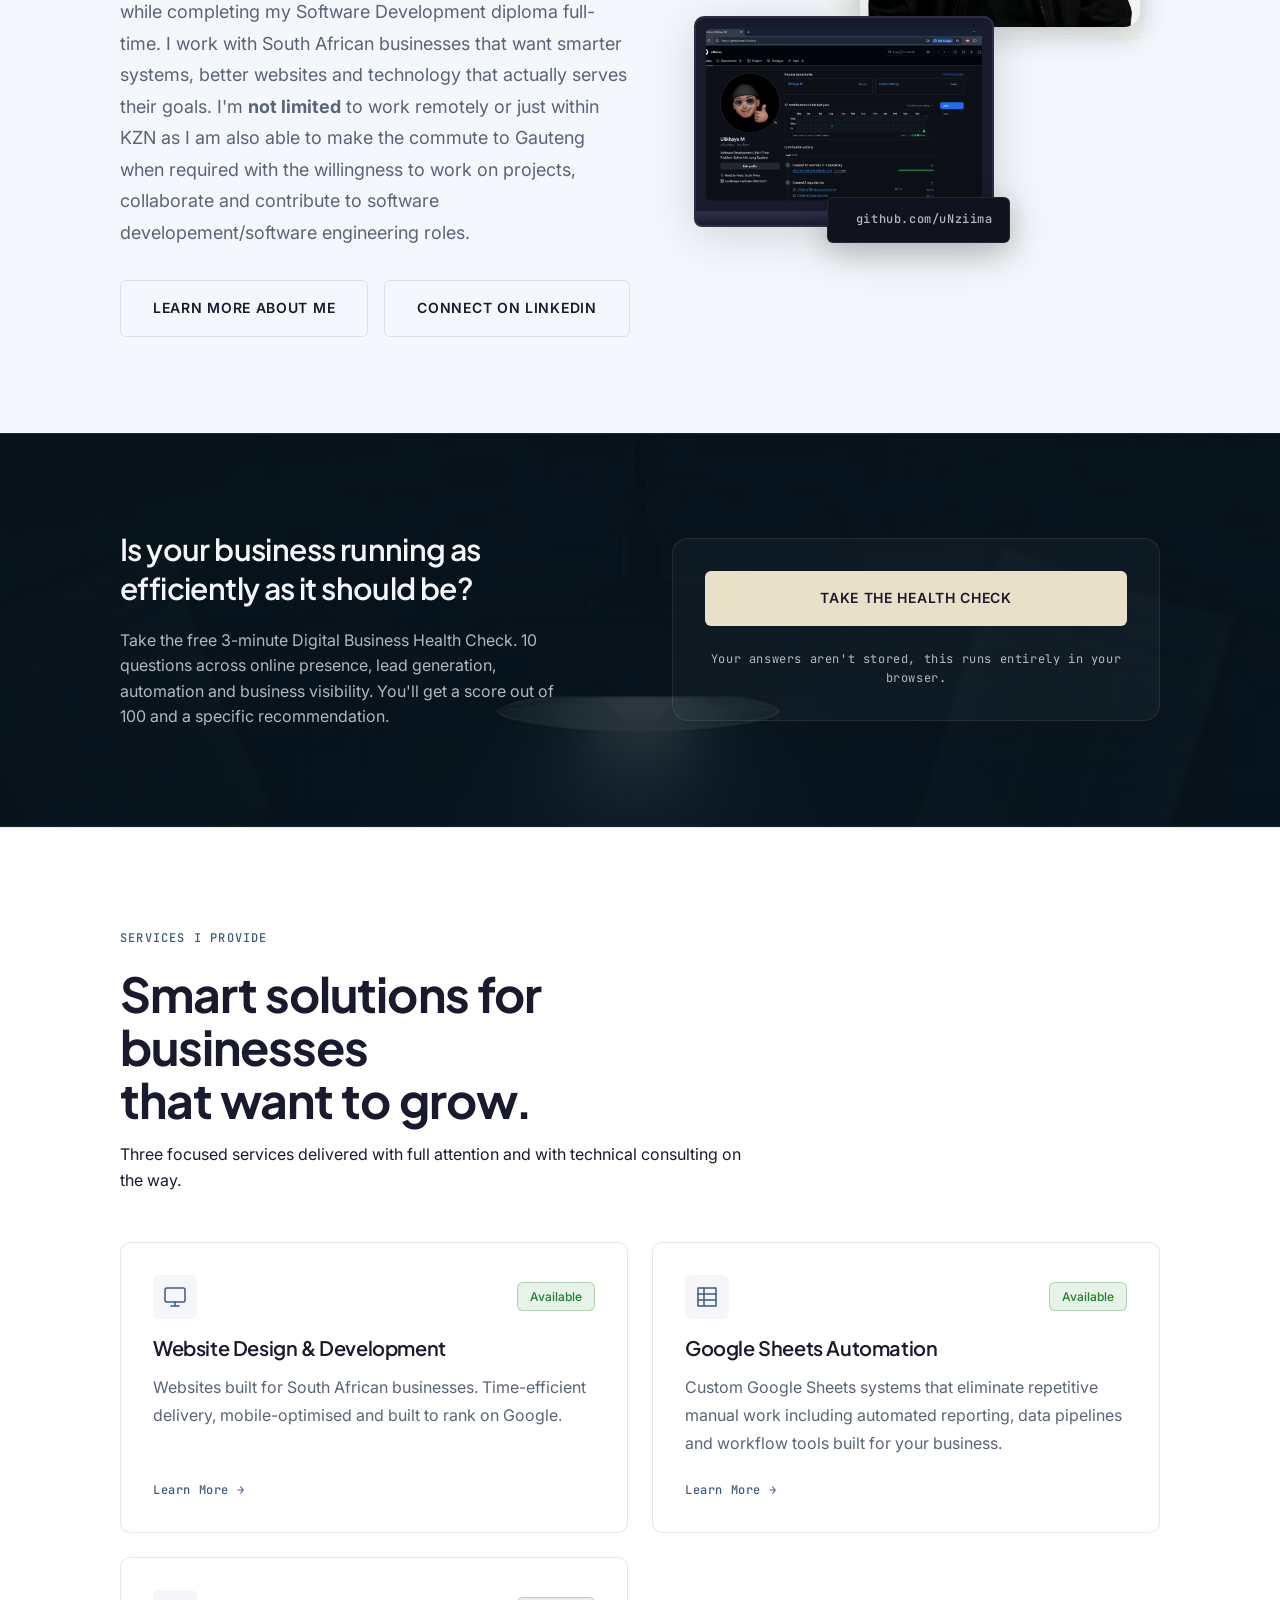
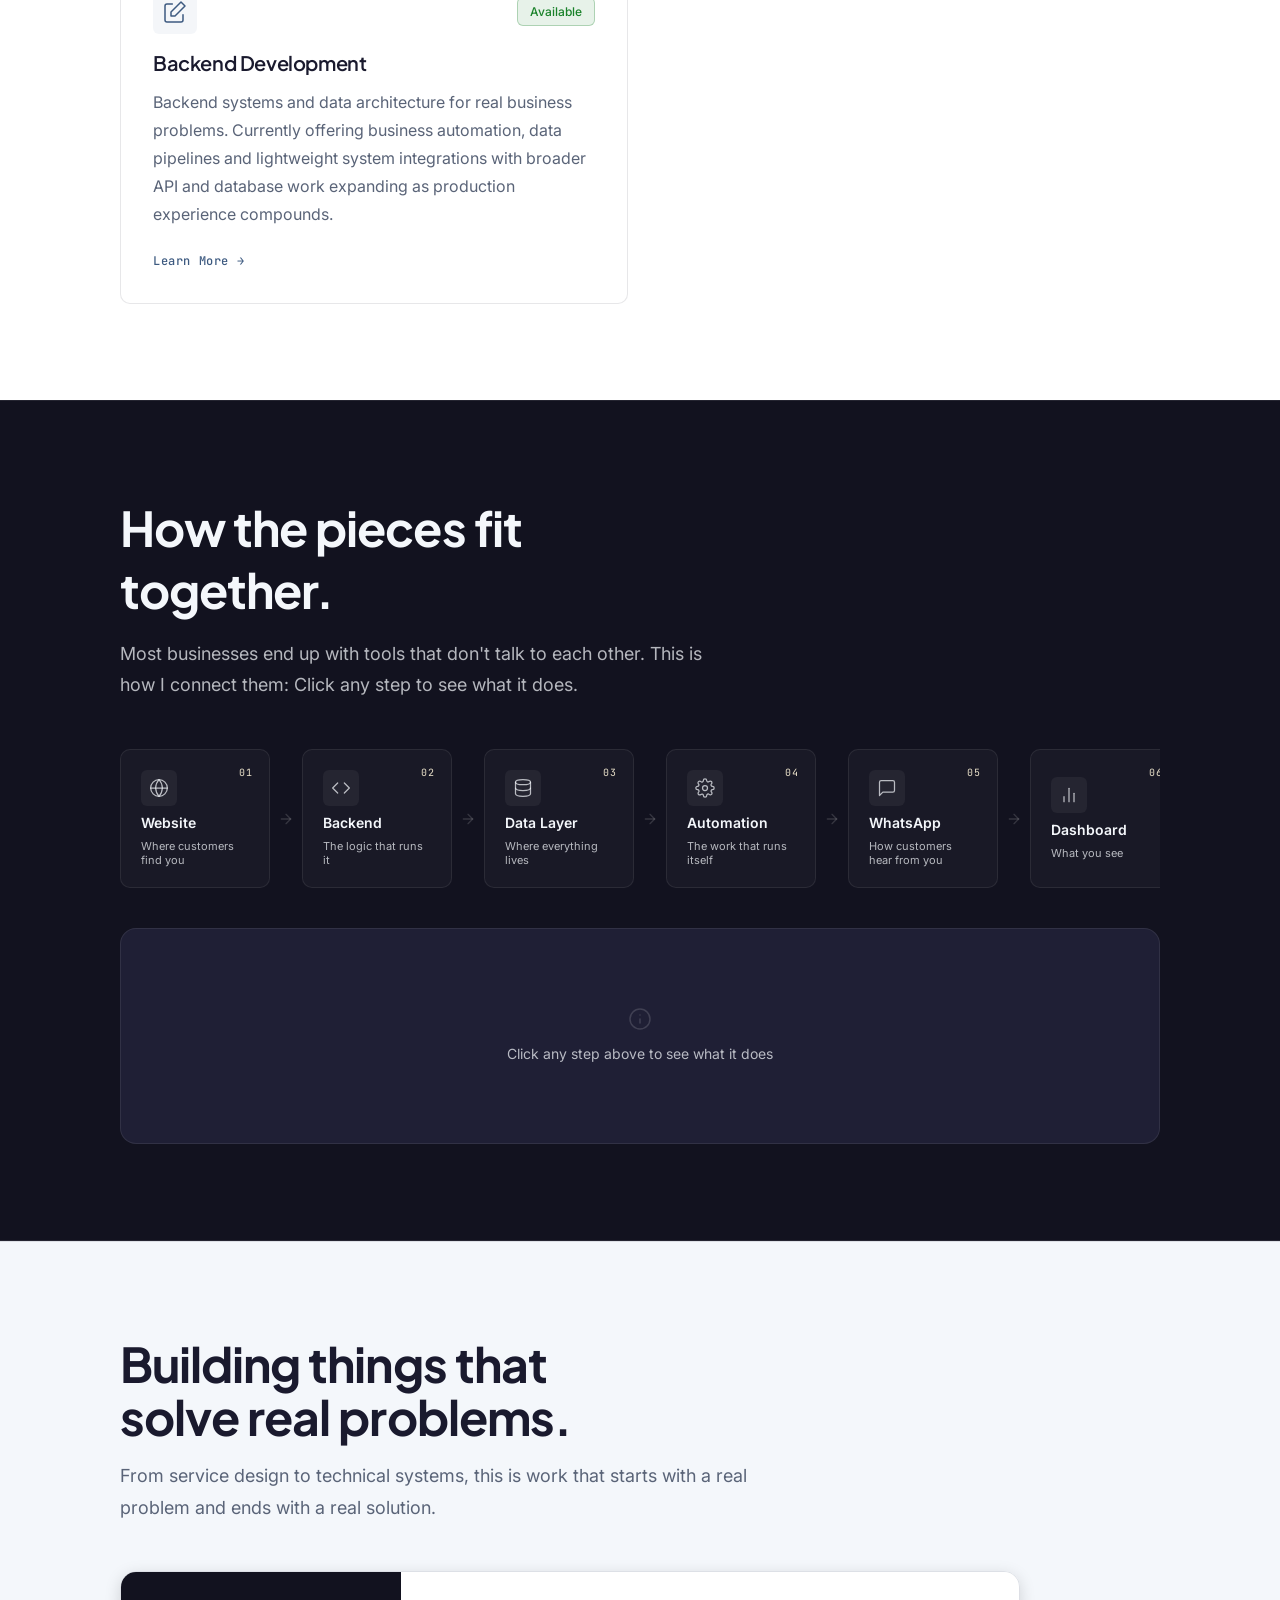
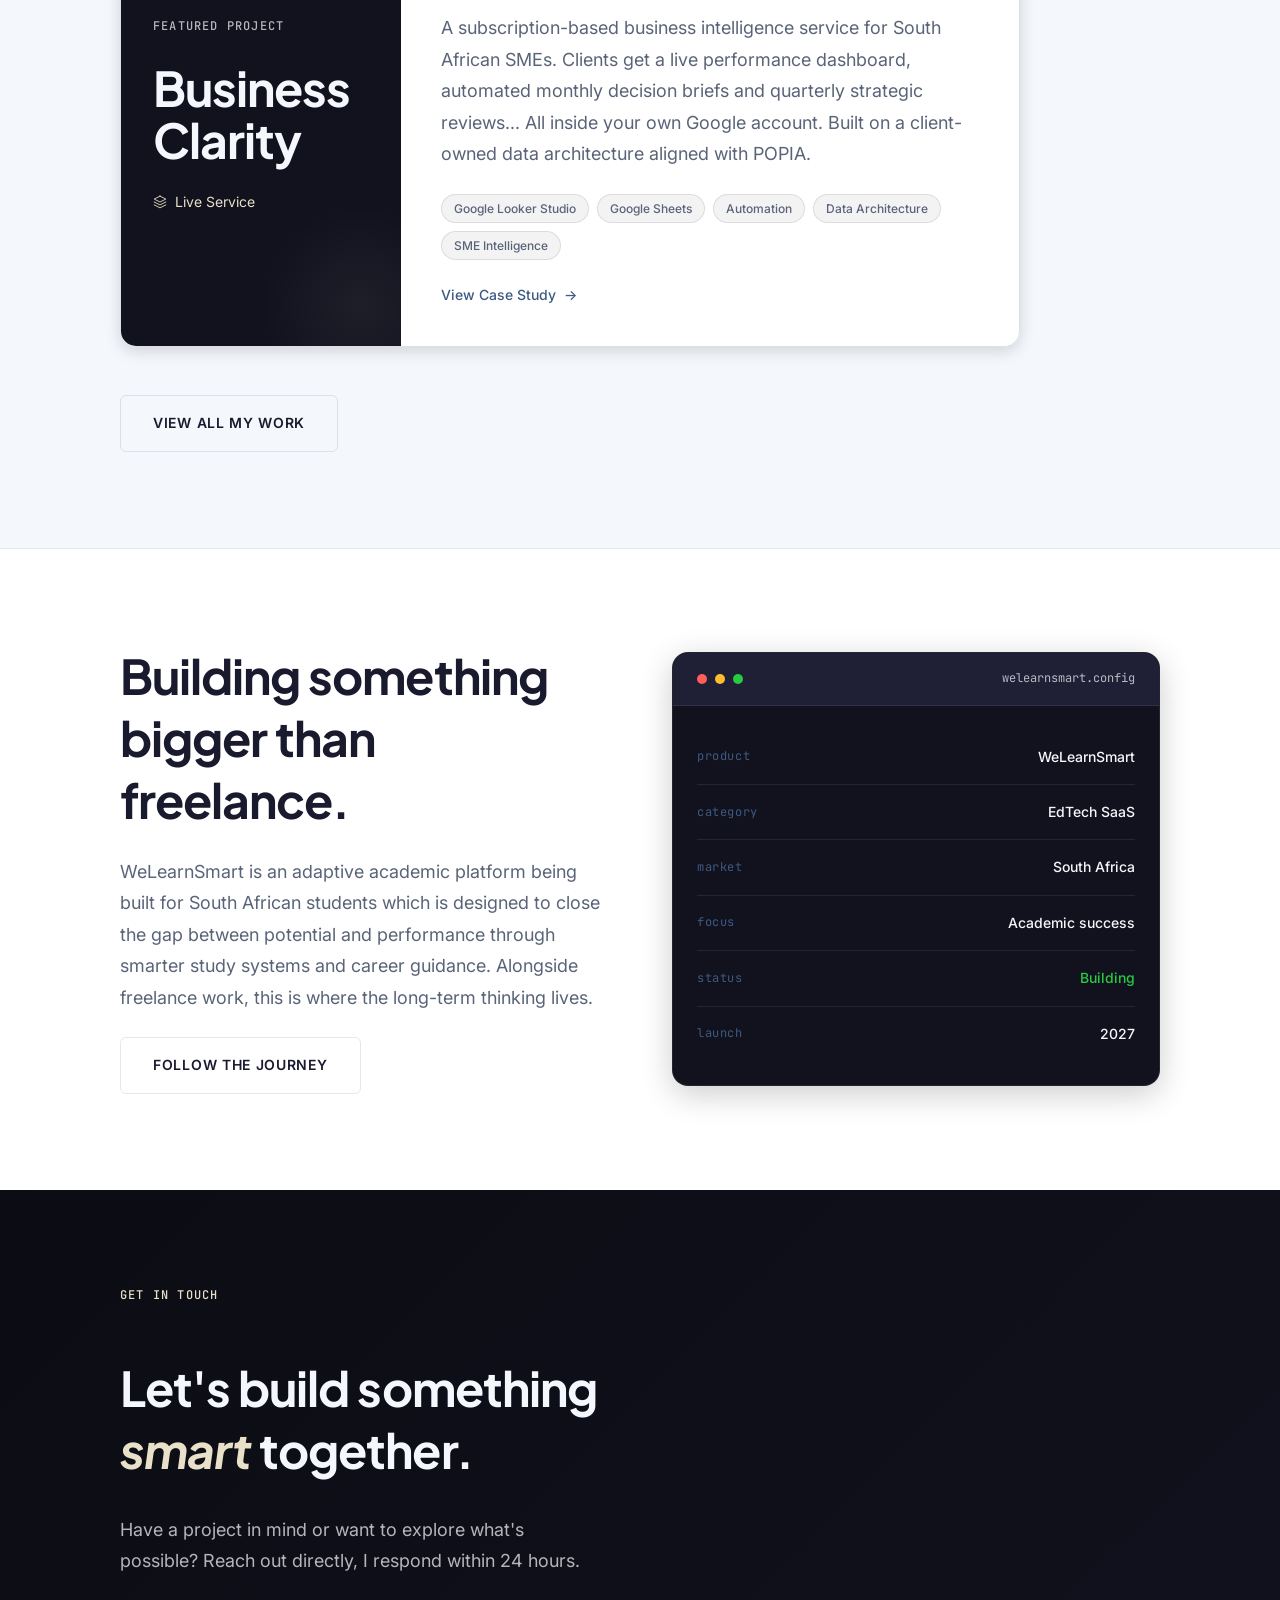
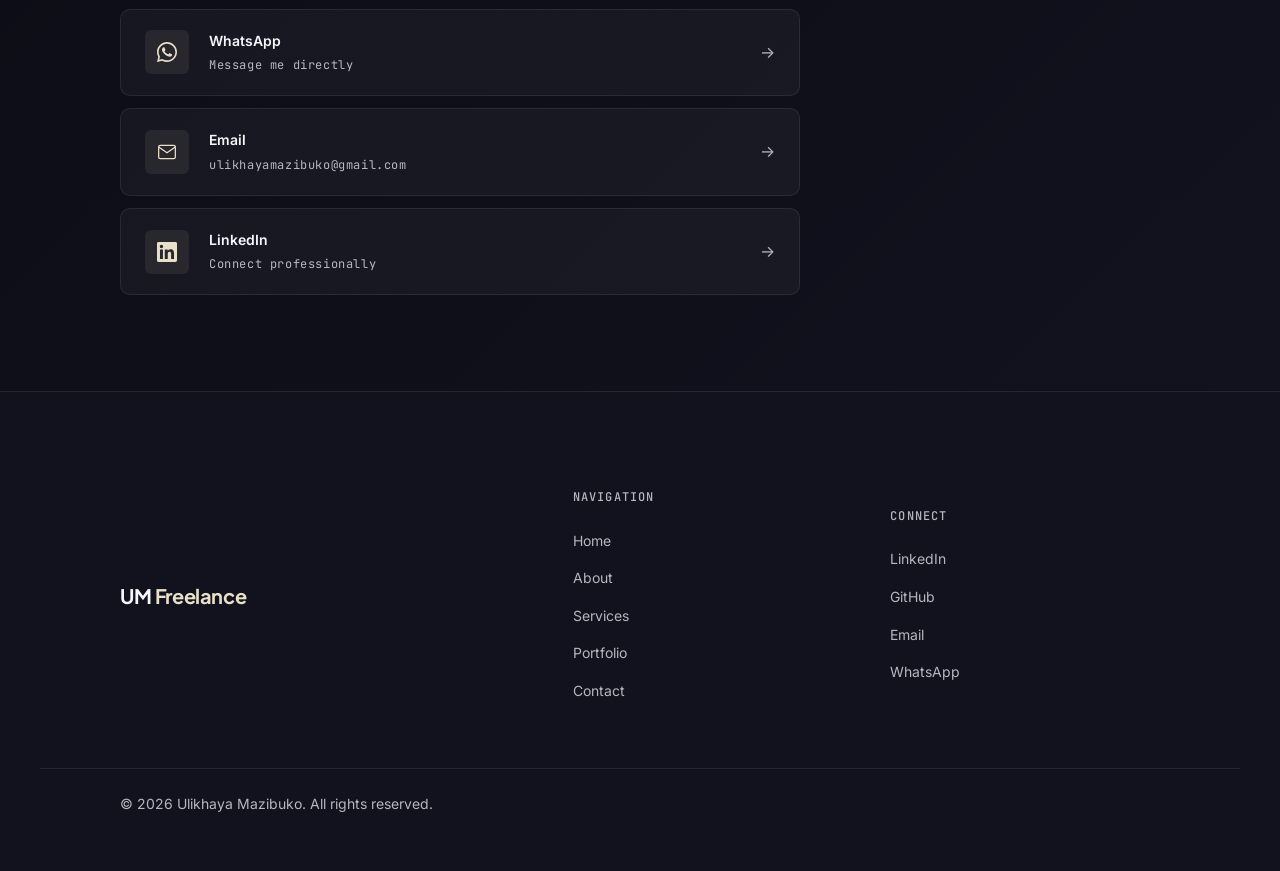
==== commit a25faee0: "feat: Stage 7 — interactive architecture map New section on index.html between Services and Portfoli" ====
--- a/index.html
+++ b/index.html
@@ -569,6 +569,182 @@
     </section>
 
     <!-- ============================================
+        ARCHITECTURE MAP
+    ============================================ -->
+    <section class="arch-section surface-dark" id="architecture">
+    <div class="container arch-container">
+
+        <!-- Header -->
+        <div class="arch-header reveal">
+        <h2 class="heading-lg arch-headline text-on-dark">
+            How the pieces
+            fit together.
+        </h2>
+        <p class="body-lg arch-subtext text-on-dark-muted">
+            Most businesses end up with tools that don't talk to each other.
+            This is how I connect them: Click any step to see what it does.
+        </p>
+        </div>
+
+        <!-- Diagram -->
+        <div class="arch-diagram reveal">
+
+        <!-- Flow nodes -->
+        <div class="arch-flow">
+
+            <button class="arch-node" data-node="website" aria-label="Website step">
+            <span class="arch-node-icon">
+                <svg width="20" height="20" viewBox="0 0 24 24" fill="none"
+                    stroke="currentColor" stroke-width="1.5"
+                    stroke-linecap="round" stroke-linejoin="round">
+                <circle cx="12" cy="12" r="10"/>
+                <line x1="2" y1="12" x2="22" y2="12"/>
+                <path d="M12 2a15.3 15.3 0 0 1 4 10 15.3 15.3 0 0 1-4 10 15.3 15.3 0 0 1-4-10 15.3 15.3 0 0 1 4-10z"/>
+                </svg>
+            </span>
+            <span class="arch-node-num">01</span>
+            <span class="arch-node-label">Website</span>
+            <span class="arch-node-sub">Where customers find you</span>
+            </button>
+
+            <span class="arch-arrow" aria-hidden="true">
+            <svg width="16" height="16" viewBox="0 0 24 24" fill="none"
+                stroke="currentColor" stroke-width="2"
+                stroke-linecap="round" stroke-linejoin="round">
+                <line x1="5" y1="12" x2="19" y2="12"/>
+                <polyline points="12 5 19 12 12 19"/>
+            </svg>
+            </span>
+
+            <button class="arch-node" data-node="backend" aria-label="Backend step">
+            <span class="arch-node-icon">
+                <svg width="20" height="20" viewBox="0 0 24 24" fill="none"
+                    stroke="currentColor" stroke-width="1.5"
+                    stroke-linecap="round" stroke-linejoin="round">
+                <polyline points="16 18 22 12 16 6"/>
+                <polyline points="8 6 2 12 8 18"/>
+                </svg>
+            </span>
+            <span class="arch-node-num">02</span>
+            <span class="arch-node-label">Backend</span>
+            <span class="arch-node-sub">The logic that runs it</span>
+            </button>
+
+            <span class="arch-arrow" aria-hidden="true">
+            <svg width="16" height="16" viewBox="0 0 24 24" fill="none"
+                stroke="currentColor" stroke-width="2"
+                stroke-linecap="round" stroke-linejoin="round">
+                <line x1="5" y1="12" x2="19" y2="12"/>
+                <polyline points="12 5 19 12 12 19"/>
+            </svg>
+            </span>
+
+            <button class="arch-node" data-node="data" aria-label="Data layer step">
+            <span class="arch-node-icon">
+                <svg width="20" height="20" viewBox="0 0 24 24" fill="none"
+                    stroke="currentColor" stroke-width="1.5"
+                    stroke-linecap="round" stroke-linejoin="round">
+                <ellipse cx="12" cy="5" rx="9" ry="3"/>
+                <path d="M21 12c0 1.66-4 3-9 3s-9-1.34-9-3"/>
+                <path d="M3 5v14c0 1.66 4 3 9 3s9-1.34 9-3V5"/>
+                </svg>
+            </span>
+            <span class="arch-node-num">03</span>
+            <span class="arch-node-label">Data Layer</span>
+            <span class="arch-node-sub">Where everything lives</span>
+            </button>
+
+            <span class="arch-arrow" aria-hidden="true">
+            <svg width="16" height="16" viewBox="0 0 24 24" fill="none"
+                stroke="currentColor" stroke-width="2"
+                stroke-linecap="round" stroke-linejoin="round">
+                <line x1="5" y1="12" x2="19" y2="12"/>
+                <polyline points="12 5 19 12 12 19"/>
+            </svg>
+            </span>
+
+            <button class="arch-node" data-node="automation" aria-label="Automation step">
+            <span class="arch-node-icon">
+                <svg width="20" height="20" viewBox="0 0 24 24" fill="none"
+                    stroke="currentColor" stroke-width="1.5"
+                    stroke-linecap="round" stroke-linejoin="round">
+                <circle cx="12" cy="12" r="3"/>
+                <path d="M19.4 15a1.65 1.65 0 0 0 .33 1.82l.06.06a2 2 0 0 1 0 2.83 2 2 0 0 1-2.83 0l-.06-.06a1.65 1.65 0 0 0-1.82-.33 1.65 1.65 0 0 0-1 1.51V21a2 2 0 0 1-2 2 2 2 0 0 1-2-2v-.09A1.65 1.65 0 0 0 9 19.4a1.65 1.65 0 0 0-1.82.33l-.06.06a2 2 0 0 1-2.83 0 2 2 0 0 1 0-2.83l.06-.06a1.65 1.65 0 0 0 .33-1.82 1.65 1.65 0 0 0-1.51-1H3a2 2 0 0 1-2-2 2 2 0 0 1 2-2h.09A1.65 1.65 0 0 0 4.6 9a1.65 1.65 0 0 0-.33-1.82l-.06-.06a2 2 0 0 1 0-2.83 2 2 0 0 1 2.83 0l.06.06a1.65 1.65 0 0 0 1.82.33H9a1.65 1.65 0 0 0 1-1.51V3a2 2 0 0 1 2-2 2 2 0 0 1 2 2v.09a1.65 1.65 0 0 0 1 1.51 1.65 1.65 0 0 0 1.82-.33l.06-.06a2 2 0 0 1 2.83 0 2 2 0 0 1 0 2.83l-.06.06a1.65 1.65 0 0 0-.33 1.82V9a1.65 1.65 0 0 0 1.51 1H21a2 2 0 0 1 2 2 2 2 0 0 1-2 2h-.09a1.65 1.65 0 0 0-1.51 1z"/>
+                </svg>
+            </span>
+            <span class="arch-node-num">04</span>
+            <span class="arch-node-label">Automation</span>
+            <span class="arch-node-sub">The work that runs itself</span>
+            </button>
+
+            <span class="arch-arrow" aria-hidden="true">
+            <svg width="16" height="16" viewBox="0 0 24 24" fill="none"
+                stroke="currentColor" stroke-width="2"
+                stroke-linecap="round" stroke-linejoin="round">
+                <line x1="5" y1="12" x2="19" y2="12"/>
+                <polyline points="12 5 19 12 12 19"/>
+            </svg>
+            </span>
+
+            <button class="arch-node" data-node="whatsapp" aria-label="WhatsApp step">
+            <span class="arch-node-icon">
+                <svg width="20" height="20" viewBox="0 0 24 24" fill="none"
+                    stroke="currentColor" stroke-width="1.5"
+                    stroke-linecap="round" stroke-linejoin="round">
+                <path d="M21 15a2 2 0 0 1-2 2H7l-4 4V5a2 2 0 0 1 2-2h14a2 2 0 0 1 2 2z"/>
+                </svg>
+            </span>
+            <span class="arch-node-num">05</span>
+            <span class="arch-node-label">WhatsApp</span>
+            <span class="arch-node-sub">How customers hear from you</span>
+            </button>
+
+            <span class="arch-arrow" aria-hidden="true">
+            <svg width="16" height="16" viewBox="0 0 24 24" fill="none"
+                stroke="currentColor" stroke-width="2"
+                stroke-linecap="round" stroke-linejoin="round">
+                <line x1="5" y1="12" x2="19" y2="12"/>
+                <polyline points="12 5 19 12 12 19"/>
+            </svg>
+            </span>
+
+            <button class="arch-node" data-node="dashboard" aria-label="Dashboard step">
+            <span class="arch-node-icon">
+                <svg width="20" height="20" viewBox="0 0 24 24" fill="none"
+                    stroke="currentColor" stroke-width="1.5"
+                    stroke-linecap="round" stroke-linejoin="round">
+                <line x1="18" y1="20" x2="18" y2="10"/>
+                <line x1="12" y1="20" x2="12" y2="4"/>
+                <line x1="6" y1="20" x2="6" y2="14"/>
+                </svg>
+            </span>
+            <span class="arch-node-num">06</span>
+            <span class="arch-node-label">Dashboard</span>
+            <span class="arch-node-sub">What you see</span>
+            </button>
+
+        </div>
+
+        <!-- Detail panel -->
+        <div class="arch-detail" id="archDetail">
+            <div class="arch-detail-placeholder">
+            <svg width="24" height="24" viewBox="0 0 24 24" fill="none"
+                stroke="currentColor" stroke-width="1.5"
+                stroke-linecap="round" stroke-linejoin="round">
+                <circle cx="12" cy="12" r="10"/>
+                <line x1="12" y1="16" x2="12" y2="12"/>
+                <line x1="12" y1="8" x2="12.01" y2="8"/>
+            </svg>
+            <span>Click any step above to see what it does</span>
+            </div>
+        </div>
+
+        </div>
+
+    </div>
+    </section>
+
+    <!-- ============================================
         PORTFOLIO SECTION
     ============================================ -->
     <section class="portfolio surface-light" id="portfolio">
@@ -901,6 +1077,7 @@
 
     <script src="js/main.js"></script>
     <script src="js/video-lightbox.js"></script>
+    <script src="js/architecture.js"></script>
 
 
     </body>
--- a/css/style.css
+++ b/css/style.css
@@ -2297,4 +2297,295 @@
 
 .service-card-footer .service-card-link {
   margin-top: 0;
+}
+
+/* ============================================
+   ARCHITECTURE MAP
+============================================ */
+
+.arch-section {
+  border-top: 1px solid var(--color-border-dark);
+  border-bottom: 1px solid var(--color-border-dark);
+}
+
+.arch-container {
+  display: flex;
+  flex-direction: column;
+  gap: var(--space-12);
+}
+
+.arch-header {
+  max-width: 620px;
+}
+
+.arch-headline {
+  line-height: var(--leading-snug);
+  margin-bottom: var(--space-4);
+}
+
+.arch-diagram {
+  display: flex;
+  flex-direction: column;
+  gap: var(--space-8);
+}
+
+/* ── Flow row ─────────────────────────────── */
+
+.arch-flow {
+  display: flex;
+  align-items: stretch;
+  gap: var(--space-2);
+  overflow-x: auto;
+  padding-bottom: var(--space-2);
+  scrollbar-width: thin;
+  scrollbar-color: rgba(255,255,255,0.1) transparent;
+}
+
+.arch-flow::-webkit-scrollbar { height: 4px; }
+.arch-flow::-webkit-scrollbar-track { background: transparent; }
+.arch-flow::-webkit-scrollbar-thumb {
+  background: rgba(255,255,255,0.1);
+  border-radius: 2px;
+}
+
+/* ── Node ─────────────────────────────────── */
+
+.arch-node {
+  display: flex;
+  flex-direction: column;
+  align-items: flex-start;
+  gap: var(--space-2);
+  padding: var(--space-5);
+  min-width: 150px;
+  flex: 1;
+  background-color: rgba(255,255,255,0.03);
+  border: 1px solid var(--color-border-dark);
+  border-radius: var(--radius-lg);
+  cursor: pointer;
+  text-align: left;
+  transition: border-color var(--transition-fast),
+              background-color var(--transition-fast),
+              transform var(--transition-fast);
+  position: relative;
+}
+
+.arch-node:hover {
+  border-color: rgba(233, 224, 201, 0.3);
+  background-color: rgba(233, 224, 201, 0.04);
+  transform: translateY(-2px);
+}
+
+.arch-node.active {
+  border-color: var(--color-accent);
+  background-color: rgba(233, 224, 201, 0.08);
+}
+
+.arch-node-icon {
+  width: 36px;
+  height: 36px;
+  display: flex;
+  align-items: center;
+  justify-content: center;
+  background-color: rgba(255,255,255,0.05);
+  border-radius: var(--radius-md);
+  color: var(--color-text-on-dark-muted);
+  transition: background-color var(--transition-fast),
+              color var(--transition-fast);
+  flex-shrink: 0;
+}
+
+.arch-node:hover .arch-node-icon,
+.arch-node.active .arch-node-icon {
+  background-color: var(--color-accent);
+  color: var(--color-primary);
+}
+
+.arch-node-num {
+  font-family: var(--font-mono);
+  font-size: 10px;
+  color: var(--color-accent);
+  letter-spacing: var(--tracking-wider);
+  position: absolute;
+  top: var(--space-4);
+  right: var(--space-4);
+}
+
+.arch-node-label {
+  font-size: var(--text-sm);
+  font-weight: var(--weight-semibold);
+  color: var(--color-text-on-dark);
+}
+
+.arch-node-sub {
+  font-size: 11px;
+  color: var(--color-text-on-dark-muted);
+  line-height: var(--leading-snug);
+}
+
+/* ── Arrow ────────────────────────────────── */
+
+.arch-arrow {
+  display: flex;
+  align-items: center;
+  color: rgba(255,255,255,0.15);
+  flex-shrink: 0;
+}
+
+/* ── Detail panel ─────────────────────────── */
+
+.arch-detail {
+  min-height: 200px;
+  background-color: var(--color-surface-mid);
+  border: 1px solid var(--color-border-dark);
+  border-radius: var(--radius-xl);
+  padding: var(--space-8);
+  transition: border-color var(--transition-base);
+}
+
+.arch-detail.active {
+  border-left: 3px solid var(--color-accent);
+}
+
+.arch-detail-placeholder {
+  display: flex;
+  flex-direction: column;
+  align-items: center;
+  justify-content: center;
+  gap: var(--space-3);
+  min-height: 150px;
+  color: var(--color-text-on-dark-muted);
+  font-size: var(--text-sm);
+  text-align: center;
+}
+
+.arch-detail-placeholder svg {
+  color: rgba(255,255,255,0.15);
+}
+
+.arch-detail-inner {
+  display: flex;
+  flex-direction: column;
+  gap: var(--space-5);
+  animation: archFadeIn 0.35s ease;
+}
+
+@keyframes archFadeIn {
+  from { opacity: 0; transform: translateY(8px); }
+  to   { opacity: 1; transform: translateY(0); }
+}
+
+.arch-detail-header {
+  display: flex;
+  align-items: flex-start;
+  gap: var(--space-4);
+}
+
+.arch-detail-num {
+  font-family: var(--font-heading);
+  font-size: var(--text-3xl);
+  font-weight: var(--weight-bold);
+  color: rgba(233, 224, 201, 0.25);
+  line-height: 1;
+  flex-shrink: 0;
+}
+
+.arch-detail-titles {
+  display: flex;
+  flex-direction: column;
+  gap: var(--space-1);
+}
+
+.arch-detail-title {
+  font-family: var(--font-heading);
+  font-size: var(--text-2xl);
+  font-weight: var(--weight-bold);
+  color: var(--color-text-on-dark);
+  line-height: 1;
+}
+
+.arch-detail-tagline {
+  font-family: var(--font-mono);
+  font-size: var(--text-xs);
+  color: var(--color-accent);
+  letter-spacing: var(--tracking-wide);
+}
+
+.arch-detail-body {
+  font-size: var(--text-sm);
+  color: var(--color-text-on-dark-muted);
+  line-height: var(--leading-relaxed);
+  max-width: 640px;
+}
+
+.arch-detail-built {
+  display: flex;
+  flex-direction: column;
+  gap: var(--space-3);
+  padding-top: var(--space-4);
+  border-top: 1px solid var(--color-border-dark);
+}
+
+.arch-detail-built-label {
+  font-family: var(--font-mono);
+  font-size: var(--text-xs);
+  color: var(--color-text-on-dark-muted);
+  letter-spacing: var(--tracking-wide);
+  text-transform: uppercase;
+}
+
+.arch-detail-tags {
+  display: flex;
+  flex-wrap: wrap;
+  gap: var(--space-2);
+}
+
+.arch-detail-link {
+  display: inline-flex;
+  align-items: center;
+  gap: var(--space-2);
+  font-size: var(--text-sm);
+  font-weight: var(--weight-medium);
+  color: var(--color-accent);
+  width: fit-content;
+  transition: gap var(--transition-fast);
+}
+
+.arch-detail-link:hover {
+  gap: var(--space-4);
+}
+
+.arch-detail-arrow {
+  transition: transform var(--transition-fast);
+}
+
+.arch-detail-link:hover .arch-detail-arrow {
+  transform: translateX(3px);
+}
+
+/* ── Responsive ───────────────────────────── */
+
+@media (max-width: 900px) {
+  .arch-node {
+    min-width: 130px;
+    padding: var(--space-4);
+  }
+
+  .arch-node-icon {
+    width: 32px;
+    height: 32px;
+  }
+}
+
+@media (max-width: 600px) {
+  .arch-detail {
+    padding: var(--space-6);
+  }
+
+  .arch-detail-num {
+    font-size: var(--text-2xl);
+  }
+
+  .arch-detail-title {
+    font-size: var(--text-xl);
+  }
 }
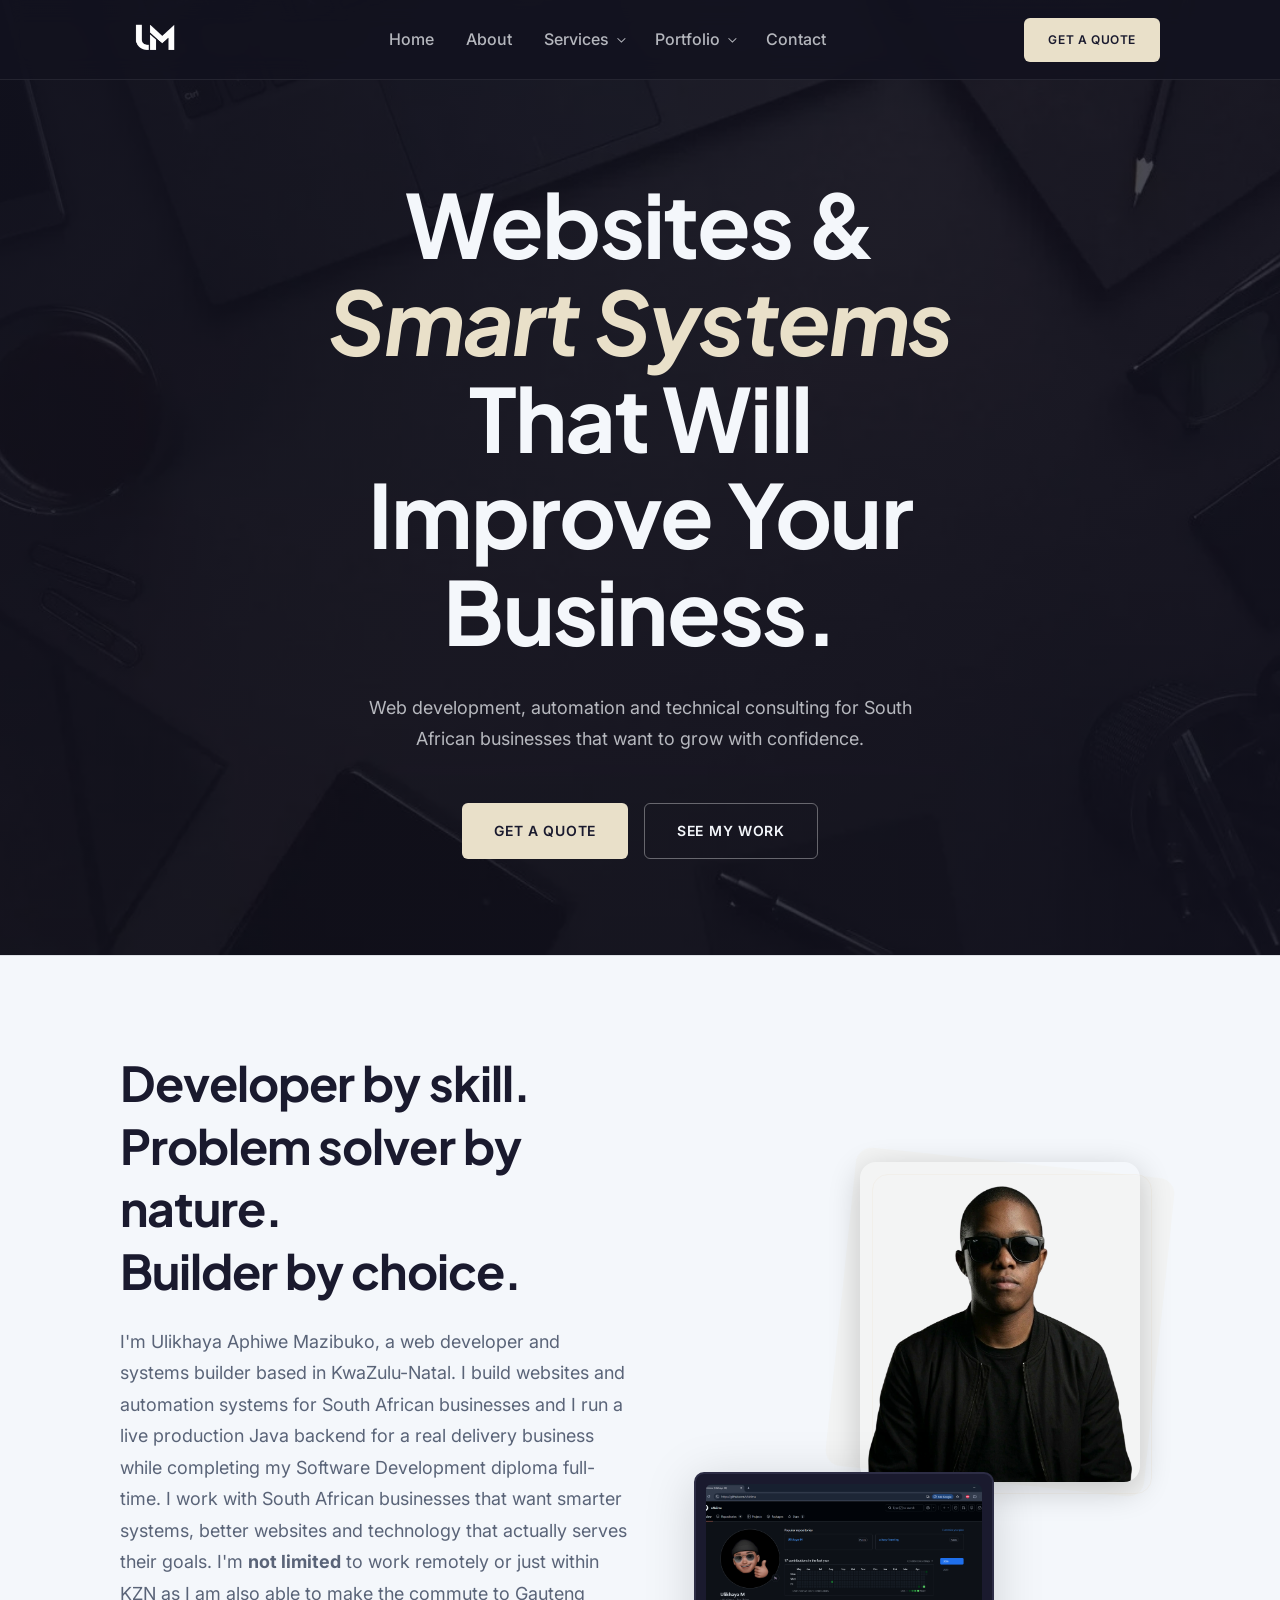
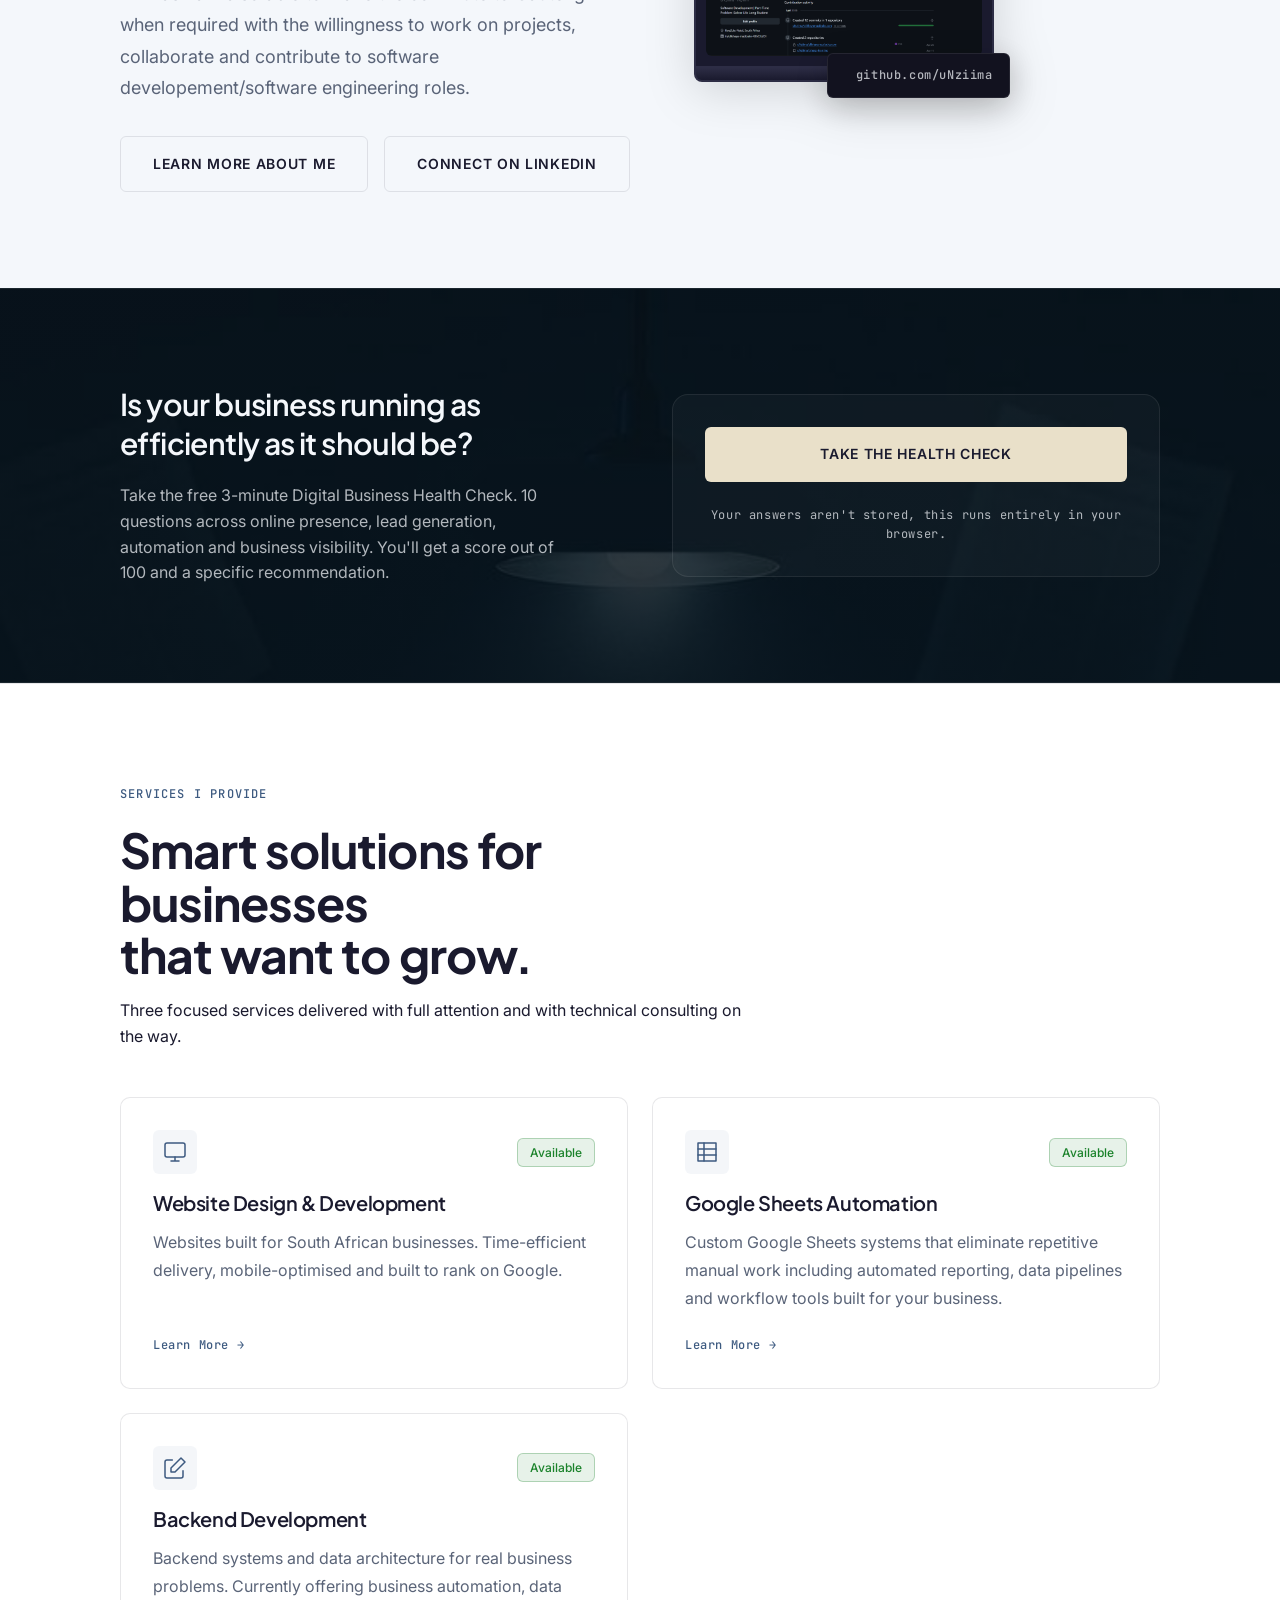
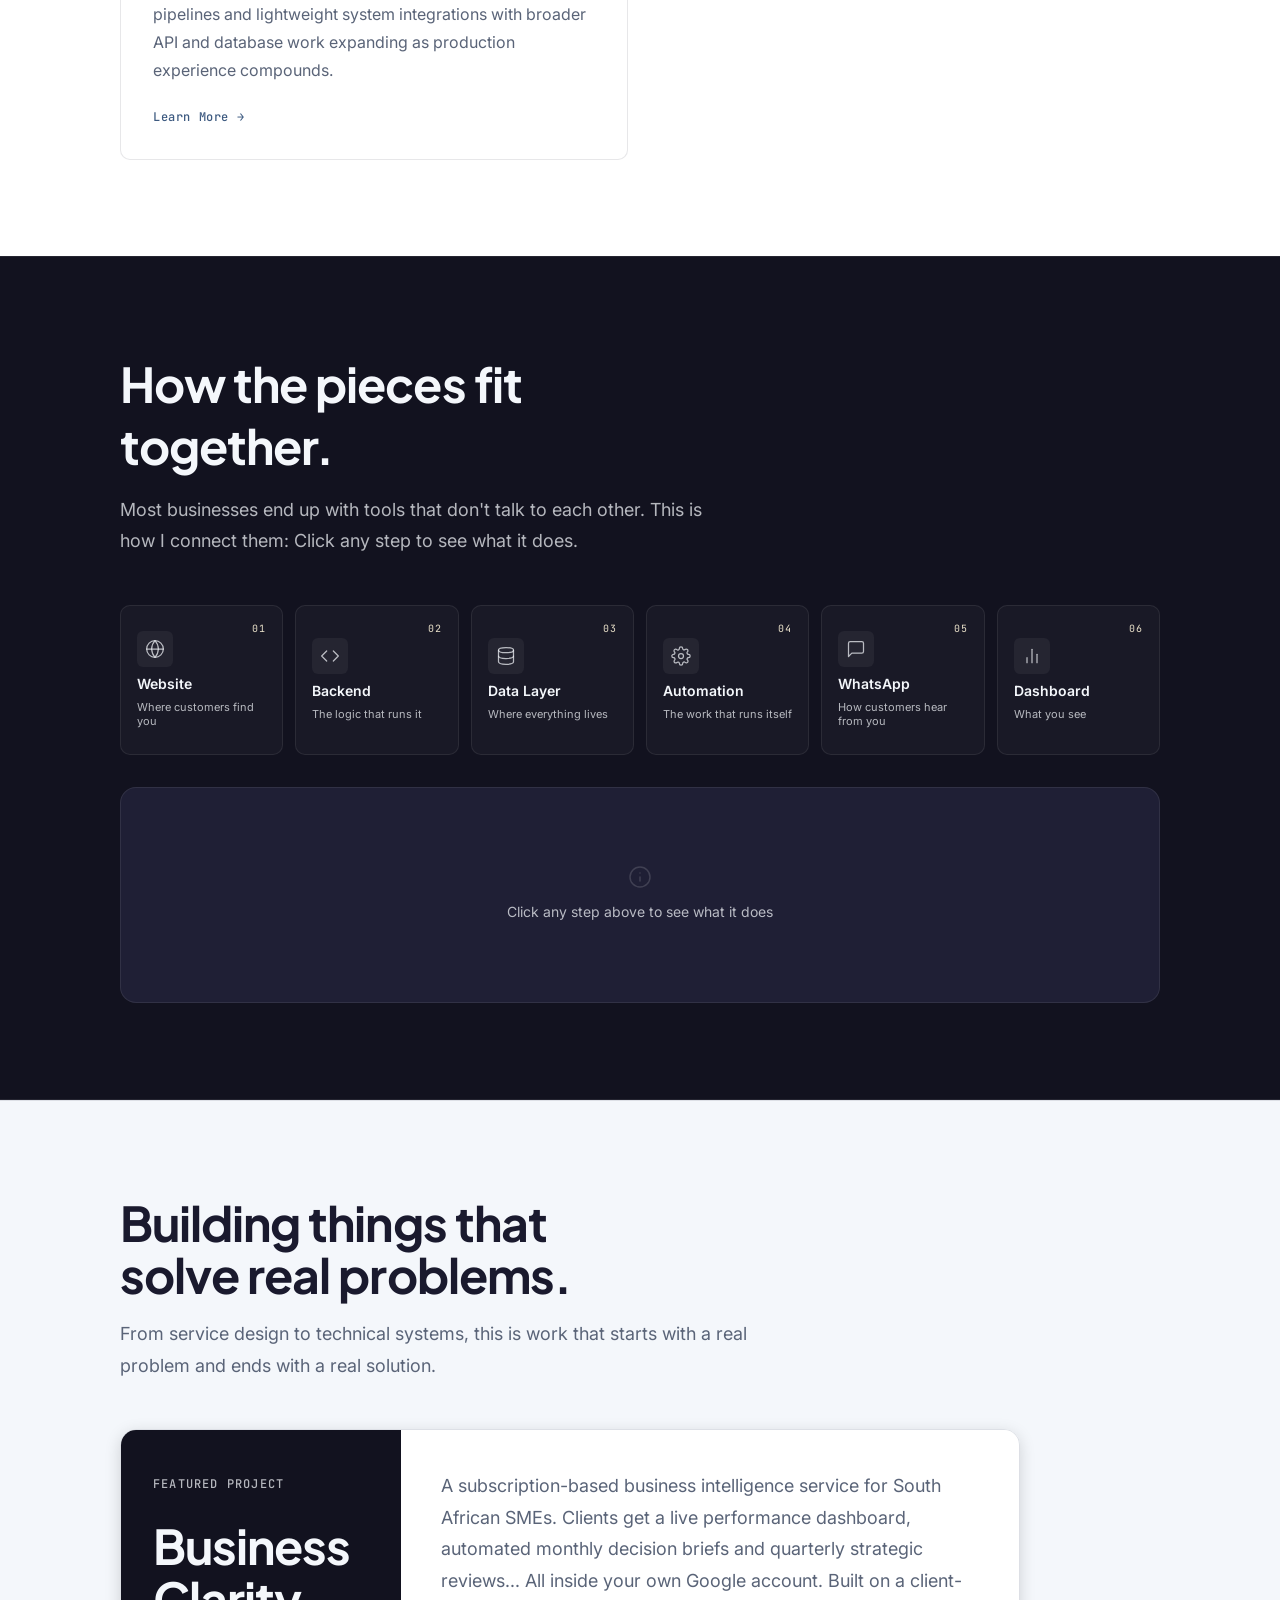
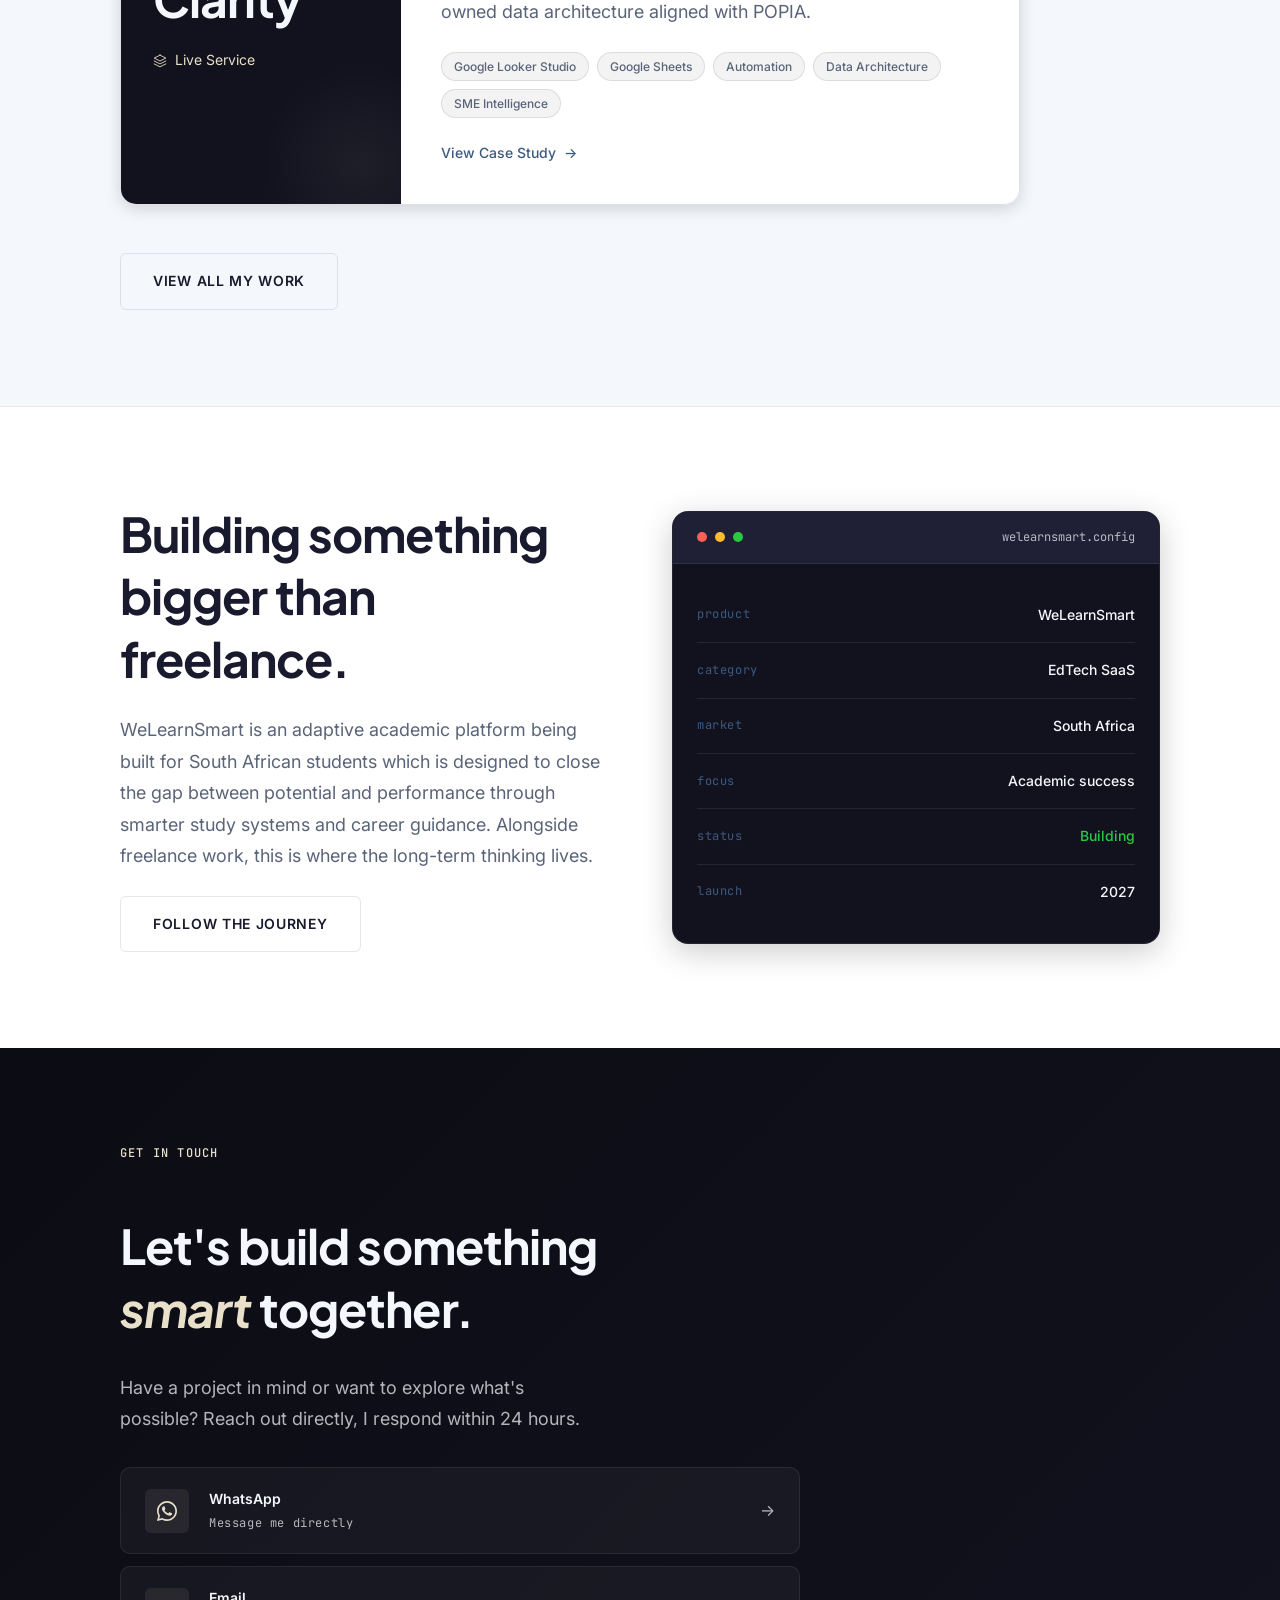
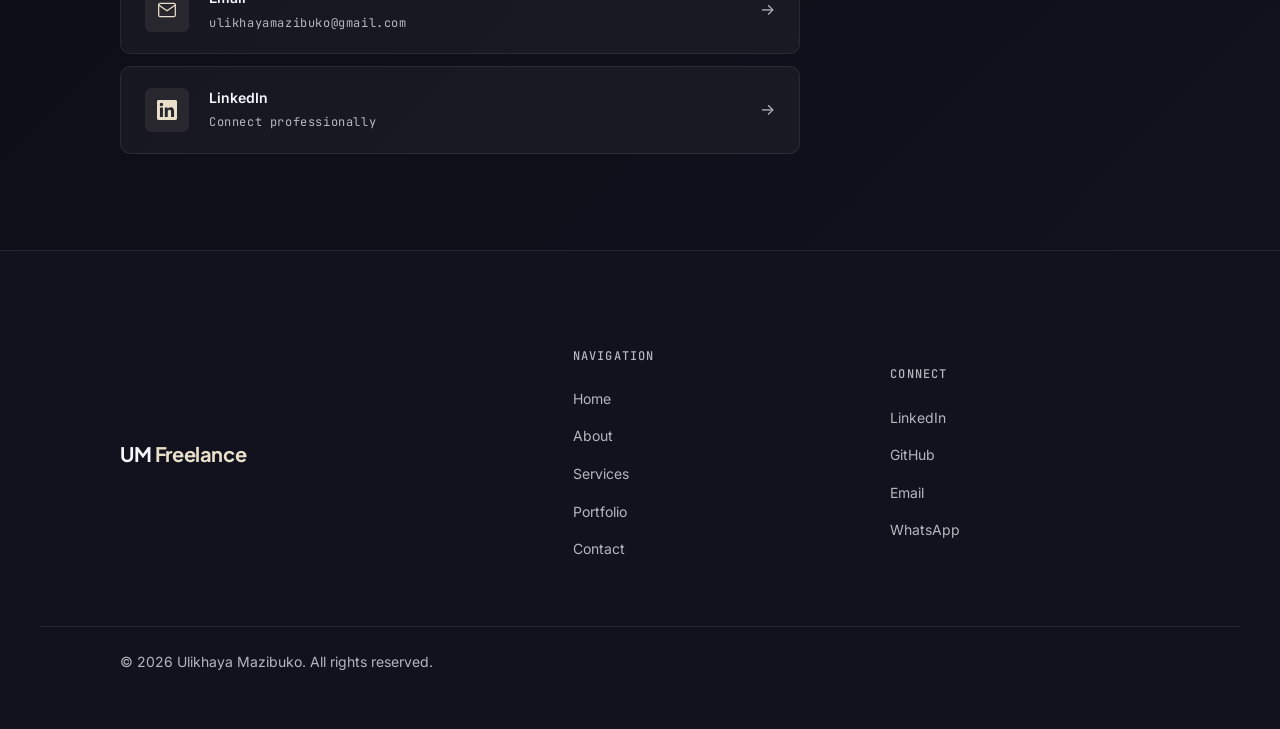
==== commit 8d4c5c35: "feat: favicon and tech stack icons Favicon: - favi-icon.png linked on all 6 HTML pages - icon, apple" ====
--- a/index.html
+++ b/index.html
@@ -12,6 +12,11 @@
         </script>
     <meta charset="UTF-8" />
     <meta name="viewport" content="width=device-width, initial-scale=1.0" />
+
+    <!-- Favicon -->
+    <link rel="icon" type="image/png" href="images/favi-icon.png" />
+    <link rel="apple-touch-icon" href="images/favi-icon.png" />
+    <link rel="shortcut icon" href="images/favi-icon.png" />
 
     <!-- Primary SEO -->
     <title>Ulikhaya Mazibuko - Web Developer & Software Development | KwaZulu-Natal, SA</title>
@@ -250,13 +255,6 @@
 
             </div>
 
-            <div class="hero-stats">
-            <div class="hero-stat">
-                <span class="hero-stat-number">24hr</span>
-                <span class="hero-stat-label text-on-dark-muted">Response time</span>
-            </div>
-            </div>
-
         </div>
 
         </section>
--- a/css/style.css
+++ b/css/style.css
@@ -1533,7 +1533,7 @@
   background-color: var(--color-surface-light);
   border: 1px solid var(--color-border-light);
   border-radius: var(--radius-lg);
-  border-left: 3px solid var(--color-accent-on-light);
+
 }
 
 .startup-floating-icon {
@@ -2329,23 +2329,18 @@
   gap: var(--space-8);
 }
 
-/* ── Flow row ─────────────────────────────── */
+/* ── Flow grid ────────────────────────────── */
 
 .arch-flow {
-  display: flex;
+  display: grid;
+  grid-template-columns: repeat(6, 1fr);
+  gap: var(--space-3);
   align-items: stretch;
-  gap: var(--space-2);
-  overflow-x: auto;
-  padding-bottom: var(--space-2);
-  scrollbar-width: thin;
-  scrollbar-color: rgba(255,255,255,0.1) transparent;
-}
-
-.arch-flow::-webkit-scrollbar { height: 4px; }
-.arch-flow::-webkit-scrollbar-track { background: transparent; }
-.arch-flow::-webkit-scrollbar-thumb {
-  background: rgba(255,255,255,0.1);
-  border-radius: 2px;
+}
+
+/* Arrows hidden — grid handles the visual flow */
+.arch-arrow {
+  display: none;
 }
 
 /* ── Node ─────────────────────────────────── */
@@ -2355,9 +2350,7 @@
   flex-direction: column;
   align-items: flex-start;
   gap: var(--space-2);
-  padding: var(--space-5);
-  min-width: 150px;
-  flex: 1;
+  padding: var(--space-5) var(--space-4);
   background-color: rgba(255,255,255,0.03);
   border: 1px solid var(--color-border-dark);
   border-radius: var(--radius-lg);
@@ -2367,6 +2360,8 @@
               background-color var(--transition-fast),
               transform var(--transition-fast);
   position: relative;
+  min-height: 150px;
+  width: 100%;
 }
 
 .arch-node:hover {
@@ -2422,15 +2417,6 @@
   line-height: var(--leading-snug);
 }
 
-/* ── Arrow ────────────────────────────────── */
-
-.arch-arrow {
-  display: flex;
-  align-items: center;
-  color: rgba(255,255,255,0.15);
-  flex-shrink: 0;
-}
-
 /* ── Detail panel ─────────────────────────── */
 
 .arch-detail {
@@ -2440,10 +2426,6 @@
   border-radius: var(--radius-xl);
   padding: var(--space-8);
   transition: border-color var(--transition-base);
-}
-
-.arch-detail.active {
-  border-left: 3px solid var(--color-accent);
 }
 
 .arch-detail-placeholder {
@@ -2564,9 +2546,38 @@
 
 /* ── Responsive ───────────────────────────── */
 
-@media (max-width: 900px) {
+@media (max-width: 1100px) {
+  .arch-flow {
+    grid-template-columns: repeat(3, 1fr);
+  }
+}
+
+/* Mobile — horizontal snap scroll */
+@media (max-width: 700px) {
+  .arch-flow {
+    display: flex;
+    gap: var(--space-3);
+    overflow-x: auto;
+    overflow-y: hidden;
+    scroll-snap-type: x mandatory;
+    -webkit-overflow-scrolling: touch;
+    touch-action: pan-x;
+    overscroll-behavior-x: contain;
+    padding-bottom: var(--space-3);
+    margin-inline: calc(var(--space-6) * -1);
+    padding-inline: var(--space-6);
+    scrollbar-width: none;
+  }
+
+  .arch-flow::-webkit-scrollbar {
+    display: none;
+  }
+
   .arch-node {
-    min-width: 130px;
+    flex: 0 0 auto;
+    width: 165px;
+    min-height: 145px;
+    scroll-snap-align: start;
     padding: var(--space-4);
   }
 
@@ -2574,9 +2585,21 @@
     width: 32px;
     height: 32px;
   }
-}
-
-@media (max-width: 600px) {
+
+  .arch-node-label {
+    font-size: var(--text-sm);
+  }
+
+  .arch-node-sub {
+    font-size: 11px;
+  }
+
+  .arch-node-num {
+    top: var(--space-3);
+    right: var(--space-3);
+    font-size: 9px;
+  }
+
   .arch-detail {
     padding: var(--space-6);
   }
@@ -2586,6 +2609,6 @@
   }
 
   .arch-detail-title {
-    font-size: var(--text-xl);
+    font-size: var(--text-lg);
   }
 }
